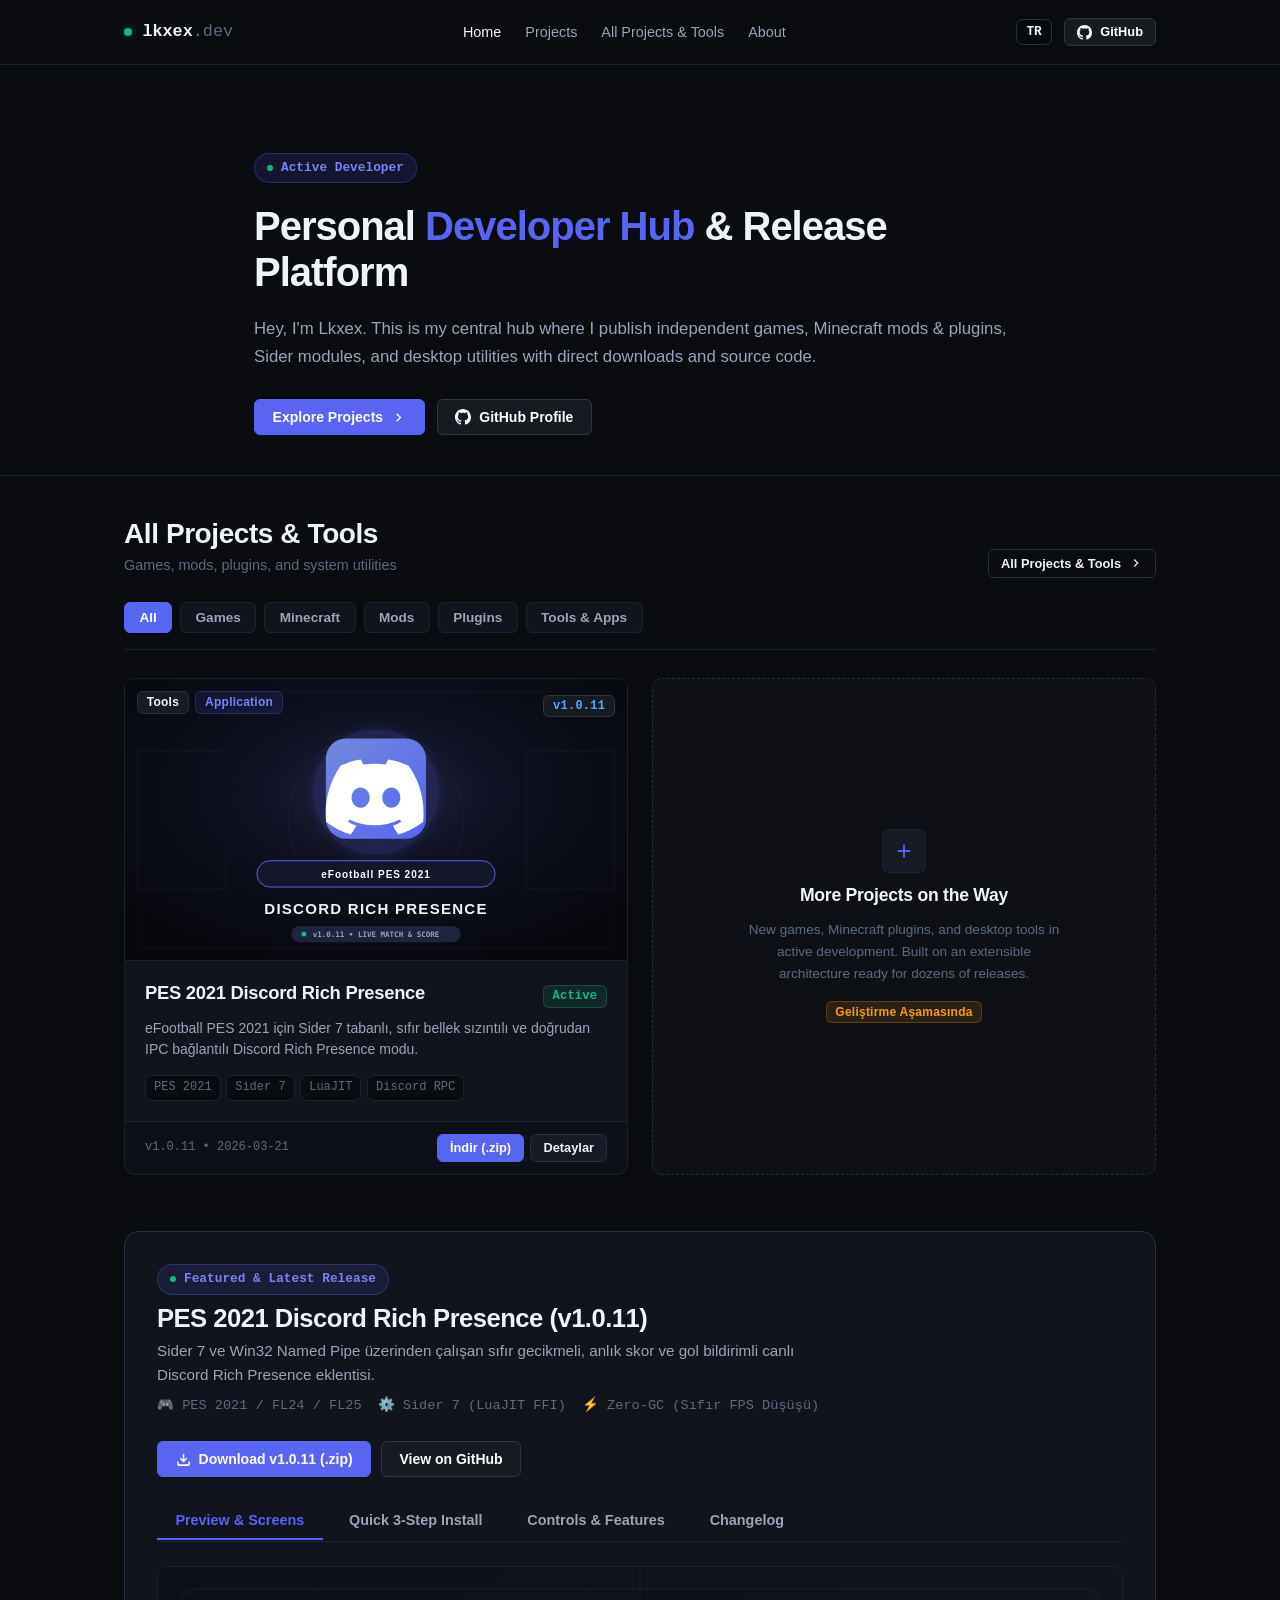
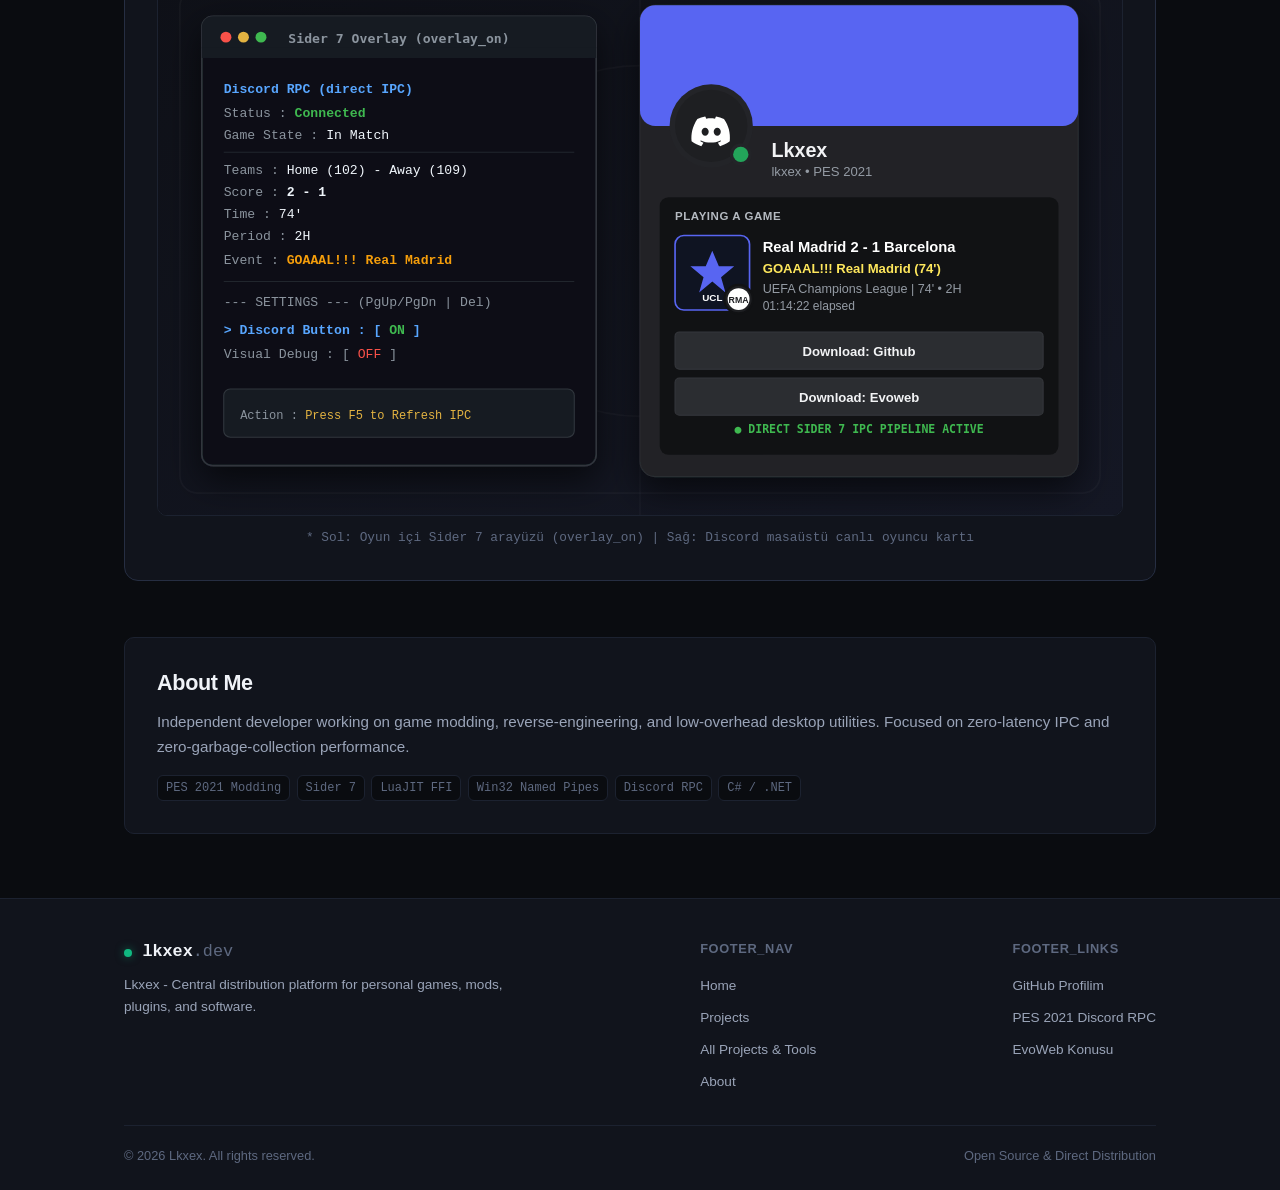
==== index.html @ baf8303f "feat: Balanced Developer Hub layout with multi-project categories and PES 2021 spotlight" ====
<!DOCTYPE html>
<html lang="tr">
<head>
  <meta charset="UTF-8" />
  <meta name="viewport" content="width=device-width, initial-scale=1.0" />
  <title>Lkxex - Developer Hub (Games, Mods, Tools)</title>
  <meta name="description" content="Personal Developer Hub by Lkxex. Games, Minecraft mods &amp; plugins, Sider modules, and desktop utilities." />
  <meta name="author" content="Lkxex" />
  
  <meta property="og:type" content="website" />
  <meta property="og:title" content="Lkxex - Developer Hub" />
  <meta property="og:description" content="Personal Developer Hub: Games, Minecraft mods, plugins, and desktop tools." />
  <meta property="og:image" content="./assets/images/projects/pes2021-rpc-cover.svg" />
  
  <link rel="icon" type="image/svg+xml" href="./favicon.svg" />
  
  <link rel="stylesheet" href="./assets/css/variables.css" />
  <link rel="stylesheet" href="./assets/css/main.css" />
  <link rel="stylesheet" href="./assets/css/components.css" />
  <link rel="stylesheet" href="./assets/css/project-detail.css" />
  
  <style>
    /* Developer Hub Hero */
    .hub-hero {
      padding: 3rem 0 2.5rem;
      border-bottom: 1px solid var(--border-subtle);
      margin-bottom: 2.5rem;
    }
    .hub-hero-container {
      display: flex;
      flex-direction: column;
      gap: 1.25rem;
      max-width: 820px;
    }
    .badge-pill {
      display: inline-flex;
      align-items: center;
      gap: 0.5rem;
      padding: 0.25rem 0.75rem;
      border-radius: 999px;
      font-size: 0.8rem;
      font-weight: 600;
      background-color: rgba(88, 101, 242, 0.12);
      border: 1px solid rgba(88, 101, 242, 0.3);
      color: #7983f5;
      font-family: var(--font-mono);
      width: fit-content;
    }
    .hero-actions-bar {
      display: flex;
      flex-wrap: wrap;
      gap: 0.75rem;
      align-items: center;
      margin-top: 0.5rem;
    }

    /* Category Filter Bar */
    .hub-category-bar {
      display: flex;
      flex-wrap: wrap;
      gap: 0.5rem;
      margin-bottom: 1.75rem;
      border-bottom: 1px solid var(--border-subtle);
      padding-bottom: 1rem;
    }
    .hub-cat-btn {
      padding: 0.45rem 0.9rem;
      border-radius: var(--radius-sm);
      border: 1px solid var(--border-subtle);
      background-color: var(--bg-surface);
      color: var(--text-secondary);
      font-size: 0.85rem;
      font-weight: 600;
      cursor: pointer;
      transition: all var(--transition-fast);
      font-family: inherit;
    }
    .hub-cat-btn:hover {
      color: var(--text-primary);
      border-color: var(--border-default);
    }
    .hub-cat-btn.active {
      background-color: var(--accent-discord);
      color: #ffffff;
      border-color: var(--accent-discord);
    }

    /* Upcoming Card */
    .upcoming-card {
      display: flex;
      flex-direction: column;
      justify-content: center;
      align-items: center;
      text-align: center;
      padding: 2.5rem 1.5rem;
      background-color: rgba(17, 20, 28, 0.6);
      border: 1px dashed var(--border-default);
      border-radius: var(--radius-md);
      gap: 0.75rem;
    }
    .upcoming-icon {
      width: 44px;
      height: 44px;
      border-radius: var(--radius-sm);
      background-color: var(--bg-surface-elevated);
      border: 1px solid var(--border-subtle);
      display: flex;
      align-items: center;
      justify-content: center;
      color: var(--accent-discord);
    }

    /* Spotlight Box for PES 2021 RPC */
    .spotlight-box {
      background-color: var(--bg-surface);
      border: 1px solid var(--border-default);
      border-radius: var(--radius-lg);
      padding: 2rem;
      margin-bottom: 3.5rem;
    }
    .spotlight-header {
      display: flex;
      justify-content: space-between;
      align-items: flex-start;
      gap: 1.5rem;
      margin-bottom: 1.5rem;
      flex-wrap: wrap;
    }
    .spotlight-meta-row {
      display: flex;
      flex-wrap: wrap;
      gap: 1rem;
      font-size: 0.85rem;
      color: var(--text-muted);
      font-family: var(--font-mono);
      margin-top: 0.5rem;
    }

    /* Tabs */
    .tabs-nav {
      display: flex;
      gap: 0.5rem;
      border-bottom: 1px solid var(--border-subtle);
      margin-bottom: 1.5rem;
      overflow-x: auto;
      padding-bottom: 1px;
    }
    .tab-button {
      padding: 0.65rem 1.15rem;
      background: transparent;
      border: none;
      border-bottom: 2px solid transparent;
      color: var(--text-secondary);
      font-size: 0.9rem;
      font-weight: 600;
      cursor: pointer;
      white-space: nowrap;
      transition: all var(--transition-fast);
      font-family: inherit;
    }
    .tab-button:hover {
      color: var(--text-primary);
    }
    .tab-button.active {
      color: var(--accent-discord);
      border-bottom-color: var(--accent-discord);
    }
    .tab-panel {
      display: none;
    }
    .tab-panel.active {
      display: block;
    }

    /* Steps */
    .install-step-card {
      background-color: var(--bg-base);
      border: 1px solid var(--border-subtle);
      border-radius: var(--radius-sm);
      padding: 1.15rem 1.35rem;
      margin-bottom: 0.85rem;
    }
    .install-step-card h3 {
      font-size: 1rem;
      margin-bottom: 0.35rem;
    }
    .copy-box {
      display: flex;
      align-items: center;
      justify-content: space-between;
      background-color: var(--bg-surface);
      border: 1px solid var(--border-default);
      border-radius: var(--radius-sm);
      padding: 0.6rem 0.9rem;
      margin-top: 0.6rem;
      font-family: var(--font-mono);
      font-size: 0.875rem;
      color: #58a6ff;
    }
    .copy-btn {
      background-color: var(--bg-surface-elevated);
      border: 1px solid var(--border-default);
      color: var(--text-primary);
      padding: 0.3rem 0.7rem;
      font-size: 0.75rem;
      font-weight: 600;
      border-radius: var(--radius-sm);
      cursor: pointer;
      transition: all var(--transition-fast);
      font-family: inherit;
    }
    .copy-btn:hover {
      background-color: var(--bg-surface-hover);
      border-color: var(--text-secondary);
    }

    /* Key Grid */
    .key-grid {
      display: grid;
      grid-template-columns: repeat(auto-fit, minmax(240px, 1fr));
      gap: 1rem;
      margin-bottom: 1.25rem;
    }
    .key-card {
      background-color: var(--bg-base);
      border: 1px solid var(--border-subtle);
      border-radius: var(--radius-sm);
      padding: 1.15rem;
    }
    .kbd-badge {
      display: inline-block;
      padding: 0.15rem 0.5rem;
      background-color: #161b22;
      border: 1px solid #30363d;
      border-radius: var(--radius-sm);
      font-family: var(--font-mono);
      font-size: 0.8rem;
      font-weight: 700;
      color: #e3b341;
      margin-bottom: 0.4rem;
    }
  </style>
</head>
<body>

  <!-- Site Navigation -->
  <header class="site-header">
    <div class="container nav-container">
      <a href="./index.html" class="brand" aria-label="Lkxex Developer Hub">
        <span class="brand-dot"></span>
        <span>lkxex<span style="color: var(--text-muted); font-weight: normal;">.dev</span></span>
      </a>

      <button id="nav-toggle" class="nav-toggle" aria-label="Toggle Menu" aria-expanded="false">
        <svg width="20" height="20" viewBox="0 0 24 24" fill="none" stroke="currentColor" stroke-width="2">
          <line x1="3" y1="12" x2="21" y2="12"/>
          <line x1="3" y1="6" x2="21" y2="6"/>
          <line x1="3" y1="18" x2="21" y2="18"/>
        </svg>
      </button>

      <ul id="nav-links" class="nav-links">
        <li><a href="./index.html" class="nav-link active" data-i18n="nav_home">Ana Sayfa</a></li>
        <li><a href="#projects-section" class="nav-link" data-i18n="nav_projects">Projeler</a></li>
        <li><a href="./projects.html" class="nav-link" data-i18n="sec_all_projects_title">Tüm Projeler</a></li>
        <li><a href="#about-section" class="nav-link" data-i18n="nav_about">Hakkımda</a></li>
      </ul>

      <div class="nav-actions">
        <!-- Language Switcher Button -->
        <button type="button" id="lang-toggle-btn" class="btn btn-sm btn-outline" style="font-family: var(--font-mono); font-weight: 700; padding: 0.3rem 0.6rem;" title="Switch Language">
          EN
        </button>

        <a href="https://github.com/Lkxex" target="_blank" rel="noopener noreferrer" class="btn btn-sm btn-github" aria-label="GitHub Profile">
          <svg width="15" height="15" viewBox="0 0 16 16" fill="currentColor">
            <path d="M8 0C3.58 0 0 3.58 0 8c0 3.54 2.29 6.53 5.47 7.59.4.07.55-.17.55-.38 0-.19-.01-.82-.01-1.49-2.01.37-2.53-.49-2.69-.94-.09-.23-.48-.94-.82-1.13-.28-.15-.68-.52-.01-.53.63-.01 1.08.58 1.23.82.72 1.21 1.87.87 2.33.66.07-.52.28-.87.51-1.07-1.78-.2-3.64-.89-3.64-3.95 0-.87.31-1.59.82-2.15-.08-.2-.36-1.02.08-2.12 0 0 .67-.21 2.2.82.64-.18 1.32-.27 2-.27.68 0 1.36.09 2 .27 1.53-1.04 2.2-.82 2.2-.82.44 1.1.16 1.92.08 2.12.51.56.82 1.27.82 2.15 0 3.07-1.87 3.75-3.65 3.95.29.25.54.73.54 1.48 0 1.07-.01 1.93-.01 2.2 0 .21.15.46.55.38A8.013 8.013 0 0016 8c0-4.42-3.58-8-8-8z"/>
          </svg>
          GitHub
        </a>
      </div>
    </div>
  </header>

  <!-- Main Content -->
  <main class="site-main">
    
    <!-- Hero Section -->
    <section class="hub-hero">
      <div class="container hub-hero-container">
        <div class="badge-pill">
          <span style="display: inline-block; width: 6px; height: 6px; border-radius: 50%; background-color: var(--accent-emerald);"></span>
          <span data-i18n="hero_status">Aktif Geliştirici</span>
        </div>

        <h1 style="font-weight: 800; letter-spacing: -0.025em; line-height: 1.15;" data-i18n="hero_title">
          Kişisel <span style="color: var(--accent-discord);">Developer Hub</span> &amp; Proje Dağıtım Merkezi
        </h1>

        <p style="font-size: 1.05rem; line-height: 1.65; color: var(--text-secondary);" data-i18n="hero_desc">
          Selam, ben Lkxex. Geliştirdiğim oyunlar, Minecraft modları/eklentileri, Sider modülleri ve masaüstü araçlarının güncel sürümlerini, kaynak kodlarını ve doğrudan indirme bağlantılarını buradan paylaşıyorum.
        </p>

        <div class="hero-actions-bar">
          <a href="#projects-section" class="btn btn-primary">
            <span data-i18n="btn_explore">Projeleri Keşfet</span>
            <svg width="15" height="15" viewBox="0 0 24 24" fill="none" stroke="currentColor" stroke-width="2.2"><polyline points="9 18 15 12 9 6"/></svg>
          </a>
          <a href="https://github.com/Lkxex" target="_blank" rel="noopener noreferrer" class="btn btn-github">
            <svg width="16" height="16" viewBox="0 0 16 16" fill="currentColor"><path d="M8 0C3.58 0 0 3.58 0 8c0 3.54 2.29 6.53 5.47 7.59.4.07.55-.17.55-.38 0-.19-.01-.82-.01-1.49-2.01.37-2.53-.49-2.69-.94-.09-.23-.48-.94-.82-1.13-.28-.15-.68-.52-.01-.53.63-.01 1.08.58 1.23.82.72 1.21 1.87.87 2.33.66.07-.52.28-.87.51-1.07-1.78-.2-3.64-.89-3.64-3.95 0-.87.31-1.59.82-2.15-.08-.2-.36-1.02.08-2.12 0 0 .67-.21 2.2.82.64-.18 1.32-.27 2-.27.68 0 1.36.09 2 .27 1.53-1.04 2.2-.82 2.2-.82.44 1.1.16 1.92.08 2.12.51.56.82 1.27.82 2.15 0 3.07-1.87 3.75-3.65 3.95.29.25.54.73.54 1.48 0 1.07-.01 1.93-.01 2.2 0 .21.15.46.55.38A8.013 8.013 0 0016 8c0-4.42-3.58-8-8-8z"/></svg>
            <span data-i18n="btn_github">GitHub Profilim</span>
          </a>
        </div>
      </div>
    </section>

    <!-- Projects Hub Section -->
    <section class="container" id="projects-section" style="margin-bottom: 3.5rem;">
      <div class="section-header">
        <div class="section-title-wrap">
          <h2 data-i18n="sec_all_projects_title">Tüm Projeler &amp; Araçlar</h2>
          <span class="section-subtitle" data-i18n="sec_all_projects_sub">Oyunlar, modlar, eklentiler ve sistem yardımcıları</span>
        </div>
        <a href="./projects.html" class="btn btn-sm btn-outline">
          <span data-i18n="sec_all_projects_title">Kataloğu Aç</span>
          <svg width="14" height="14" viewBox="0 0 24 24" fill="none" stroke="currentColor" stroke-width="2"><polyline points="9 18 15 12 9 6"/></svg>
        </a>
      </div>

      <!-- Categories Filter Bar -->
      <div class="hub-category-bar">
        <button type="button" class="hub-cat-btn active" data-cat="all" data-i18n="cat_all">Tümü</button>
        <button type="button" class="hub-cat-btn" data-cat="Games" data-i18n="cat_games">🎮 Oyunlar</button>
        <button type="button" class="hub-cat-btn" data-cat="Minecraft" data-i18n="cat_minecraft">⛏️ Minecraft</button>
        <button type="button" class="hub-cat-btn" data-cat="Mods" data-i18n="cat_mods">🧩 Modlar</button>
        <button type="button" class="hub-cat-btn" data-cat="Plugins" data-i18n="cat_plugins">🔌 Eklentiler</button>
        <button type="button" class="hub-cat-btn" data-cat="Tools" data-i18n="cat_tools">🛠️ Araçlar &amp; Programlar</button>
      </div>

      <!-- Projects Grid -->
      <div class="projects-grid" id="hub-projects-grid">
        <!-- PES 2021 Discord RPC Card -->
        <article class="project-card" data-category="Tools" data-type="Application">
          <div class="card-media">
            <img src="./assets/images/projects/pes2021-rpc-cover.svg" alt="PES 2021 Discord RPC" loading="lazy" />
            <div class="card-badges-top">
              <span class="badge badge-category">Tools</span>
              <span class="badge badge-type">Application</span>
            </div>
            <div class="card-version-top">
              <span class="badge badge-version">v1.0.11</span>
            </div>
          </div>
          <div class="card-content">
            <div class="card-title-row">
              <h3 class="card-title">
                <a href="#spotlight-section">PES 2021 Discord Rich Presence</a>
              </h3>
              <span class="badge badge-status badge-status-active">Active</span>
            </div>
            <p class="card-tagline">
              eFootball PES 2021 için Sider 7 tabanlı, sıfır bellek sızıntılı ve doğrudan IPC bağlantılı Discord Rich Presence modu.
            </p>
            <div class="card-tags">
              <span class="tag-pill">PES 2021</span>
              <span class="tag-pill">Sider 7</span>
              <span class="tag-pill">LuaJIT</span>
              <span class="tag-pill">Discord RPC</span>
            </div>
          </div>
          <div class="card-footer">
            <span class="card-meta-date">v1.0.11 • 2026-03-21</span>
            <div class="card-actions">
              <a href="https://github.com/Lkxex/pes2021-discord-rpc/archive/refs/tags/v1.0.11.zip" class="btn btn-sm btn-primary">
                İndir (.zip)
              </a>
              <a href="#spotlight-section" class="btn btn-sm btn-secondary">
                Detaylar
              </a>
            </div>
          </div>
        </article>

        <!-- Extensible Upcoming Projects Card -->
        <div class="upcoming-card">
          <div class="upcoming-icon">
            <svg width="22" height="22" viewBox="0 0 24 24" fill="none" stroke="currentColor" stroke-width="2">
              <line x1="12" y1="5" x2="12" y2="19"/>
              <line x1="5" y1="12" x2="19" y2="12"/>
            </svg>
          </div>
          <h3 style="font-size: 1.1rem;" data-i18n="card_more_title">Daha Fazla Proje Yolda</h3>
          <p style="font-size: 0.85rem; color: var(--text-muted); max-width: 320px;" data-i18n="card_more_desc">
            Yeni oyunlar, Minecraft eklentileri ve sistem araçları geliştirilmeye devam ediyor. Kod tabanı onlarca projeyi kaldıracak şekilde hazır.
          </p>
          <span class="badge badge-status-indev" style="margin-top: 0.25rem;">Geliştirme Aşamasında</span>
        </div>
      </div>
    </section>

    <!-- Flagship Spotlight Section: PES 2021 RPC Deep Dive -->
    <section class="container" id="spotlight-section">
      <div class="spotlight-box">
        <!-- Spotlight Header -->
        <div class="spotlight-header">
          <div>
            <div class="badge-pill" style="margin-bottom: 0.5rem;">
              <span style="display: inline-block; width: 6px; height: 6px; border-radius: 50%; background-color: var(--accent-emerald);"></span>
              <span data-i18n="sec_featured_title">Öne Çıkan &amp; Son Yayınlanan Proje</span>
            </div>
            <h2 style="font-size: 1.6rem; font-weight: 800; letter-spacing: -0.02em;">
              PES 2021 Discord Rich Presence (v1.0.11)
            </h2>
            <p style="font-size: 0.95rem; color: var(--text-secondary); max-width: 680px; margin-top: 0.25rem;">
              Sider 7 ve Win32 Named Pipe üzerinden çalışan sıfır gecikmeli, anlık skor ve gol bildirimli canlı Discord Rich Presence eklentisi.
            </p>
            <div class="spotlight-meta-row">
              <span>🎮 PES 2021 / FL24 / FL25</span>
              <span>⚙️ Sider 7 (LuaJIT FFI)</span>
              <span>⚡ Zero-GC (Sıfır FPS Düşüşü)</span>
            </div>
          </div>

          <div style="display: flex; gap: 0.6rem; flex-wrap: wrap;">
            <a href="https://github.com/Lkxex/pes2021-discord-rpc/archive/refs/tags/v1.0.11.zip" class="btn btn-primary">
              <svg width="15" height="15" viewBox="0 0 24 24" fill="none" stroke="currentColor" stroke-width="2.5"><path d="M21 15v4a2 2 0 0 1-2 2H5a2 2 0 0 1-2-2v-4"/><polyline points="7 10 12 15 17 10"/><line x1="12" y1="15" x2="12" y2="3"/></svg>
              <span data-i18n="btn_download_zip">v1.0.11 İndir (.zip)</span>
            </a>
            <a href="https://github.com/Lkxex/pes2021-discord-rpc" target="_blank" rel="noopener noreferrer" class="btn btn-github">
              <span data-i18n="btn_view_github">GitHub</span>
            </a>
          </div>
        </div>

        <!-- Interactive Tabs for PES 2021 RPC -->
        <div class="tabs-nav" role="tablist">
          <button type="button" class="tab-button active" data-tab="tab-preview" data-i18n="tab_preview">Ekran &amp; Önizleme</button>
          <button type="button" class="tab-button" data-tab="tab-install" data-i18n="tab_install">3 Adımda Hızlı Kurulum</button>
          <button type="button" class="tab-button" data-tab="tab-controls" data-i18n="tab_controls">Kısayollar &amp; Özellikler</button>
          <button type="button" class="tab-button" data-tab="tab-changelog" data-i18n="tab_changelog">Sürüm Notları</button>
        </div>

        <!-- Tab 1: Preview -->
        <div id="tab-preview" class="tab-panel active">
          <div style="border-radius: var(--radius-md); overflow: hidden; border: 1px solid var(--border-subtle); background-color: var(--bg-base);">
            <img src="./assets/images/projects/pes2021-rpc-screen1.svg" alt="Sider 7 Overlay &amp; Discord RPC Preview" style="width: 100%;" />
          </div>
          <p style="font-size: 0.8rem; color: var(--text-muted); margin-top: 0.75rem; text-align: center; font-family: var(--font-mono);">
            * Sol: Oyun içi Sider 7 arayüzü (overlay_on) | Sağ: Discord masaüstü canlı oyuncu kartı
          </p>
        </div>

        <!-- Tab 2: Quick Installation -->
        <div id="tab-install" class="tab-panel">
          <div class="install-step-card">
            <h3 data-i18n="step1_title">1. Arşivi İndirin</h3>
            <p data-i18n="step1_desc" style="font-size: 0.875rem;">En güncel v1.0.11 sürümünü (.zip) indirin ve içindeki dosyaları klasöre çıkartın.</p>
          </div>

          <div class="install-step-card">
            <h3 data-i18n="step2_title">2. Sider Modüllerine Kopyalayın</h3>
            <p data-i18n="step2_desc" style="font-size: 0.875rem;">discord_rpc.lua dosyasını ve mapping dosyalarını Sider 7 klasörünüzün içindeki modules/ dizinine atın.</p>
            <div class="copy-box">
              <span>&lt;sider_klasorunuz&gt;\modules\discord_rpc.lua</span>
            </div>
          </div>

          <div class="install-step-card">
            <h3 data-i18n="step3_title">3. sider.ini Dosyasına Ekleyin</h3>
            <p data-i18n="step3_desc" style="font-size: 0.875rem;">sider.ini dosyasını açıp lua.module bölümünün altına şu satırı ekleyin:</p>
            <div class="copy-box">
              <span id="lua-code-snippet">lua.module = &quot;discord_rpc.lua&quot;</span>
              <button type="button" class="copy-btn" id="copy-lua-btn" data-i18n="btn_copy">Kopyala</button>
            </div>
          </div>
        </div>

        <!-- Tab 3: Controls & Features -->
        <div id="tab-controls" class="tab-panel">
          <div class="key-grid">
            <div class="key-card">
              <span class="kbd-badge">F5</span>
              <h3 data-i18n="ctrl_f5_title">F5 Tuşu</h3>
              <p data-i18n="ctrl_f5_desc" style="font-size: 0.85rem;">Discord oyundan sonra açıldıysa tek tuşla bağlantıyı anında yeniler.</p>
            </div>

            <div class="key-card">
              <span class="kbd-badge">PgUp / PgDn</span>
              <h3 data-i18n="ctrl_pg_title">PgUp / PgDn</h3>
              <p data-i18n="ctrl_pg_desc" style="font-size: 0.85rem;">Sider 7 arayüzündeki ayar menüsünde yukarı/aşağı gezinmenizi sağlar.</p>
            </div>

            <div class="key-card">
              <span class="kbd-badge">Delete</span>
              <h3 data-i18n="ctrl_del_title">Delete Tuşu</h3>
              <p data-i18n="ctrl_del_desc" style="font-size: 0.85rem;">Seçili ayarı (Discord Butonu, Görsel Hata Ayıklama) Açık/Kapalı yapar.</p>
            </div>
          </div>

          <div style="display: grid; grid-template-columns: repeat(auto-fit, minmax(260px, 1fr)); gap: 0.75rem;">
            <div class="install-step-card">
              <h3 data-i18n="feat_zerogc_title" style="color: #58a6ff;">⚡ Zero-GC (Sıfır Bellek Çöpü)</h3>
              <p data-i18n="feat_zerogc_desc" style="font-size: 0.85rem;">Önceden ayrılmış statik C bellek tamponları kullanır; maç esnasında oyun içi mikro takılma yapmaz.</p>
            </div>

            <div class="install-step-card">
              <h3 data-i18n="feat_ipc_title" style="color: #58a6ff;">🔌 Doğrudan Win32 IPC</h3>
              <p data-i18n="feat_ipc_desc" style="font-size: 0.85rem;">Harici bir arka plan .exe'si çalıştırmaz, doğrudan Discord'un yerel pipe hattına bağlanır.</p>
            </div>

            <div class="install-step-card">
              <h3 data-i18n="feat_patches_title" style="color: #58a6ff;">🛡️ Tüm Yamalarla Uyumlu</h3>
              <p data-i18n="feat_patches_desc" style="font-size: 0.85rem;">Football Life (FL24/FL25), SmokePatch, EvoWeb ve VirtuaRED ile kusursuz çalışır.</p>
            </div>
          </div>
        </div>

        <!-- Tab 4: Changelog -->
        <div id="tab-changelog" class="tab-panel">
          <div class="install-step-card">
            <div style="display: flex; justify-content: space-between; align-items: baseline; margin-bottom: 0.5rem;">
              <h3 style="font-family: var(--font-mono); color: var(--text-primary);">v1.0.11</h3>
              <span style="font-family: var(--font-mono); font-size: 0.8rem; color: var(--text-muted);">2026-03-21</span>
            </div>
            <ul style="padding-left: 1.25rem; font-size: 0.875rem; color: var(--text-secondary); display: flex; flex-direction: column; gap: 0.35rem;">
              <li>Sider 7 <code>overlay_on</code> ekranında canlı maç süresi ve gol olayı gösterimi eklendi.</li>
              <li>Zero-GC statik bellek tamponları optimize edildi, arka plan bellek tüketimi düşürüldü.</li>
              <li>F5 kısayol tuşu ile tek dokunuşla Discord IPC pipe bağlantı tazeleme eklendi.</li>
            </ul>
          </div>
        </div>

      </div>
    </section>

    <!-- About Section -->
    <section class="container" id="about-section">
      <div class="project-section-box" style="padding: 2rem;">
        <div style="display: flex; flex-direction: column; gap: 0.75rem;">
          <h2 style="font-size: 1.35rem;" data-i18n="sec_about_title">Hakkımda</h2>
          <p style="font-size: 0.95rem; line-height: 1.65;" data-i18n="sec_about_desc">
            Oyun modlama, bellek analizi (reverse-engineering) ve performans odaklı Windows araçları üzerine çalışan bağımsız bir geliştiriciyim. Projelerimde sıfır gecikme (zero-latency) ve sıfır bellek sızıntısına (Zero-GC) odaklanıyorum.
          </p>
          <div style="display: flex; flex-wrap: wrap; gap: 0.4rem; margin-top: 0.25rem;">
            <span class="tag-pill">PES 2021 Modding</span>
            <span class="tag-pill">Sider 7</span>
            <span class="tag-pill">LuaJIT FFI</span>
            <span class="tag-pill">Win32 Named Pipes</span>
            <span class="tag-pill">Discord RPC</span>
            <span class="tag-pill">C# / .NET</span>
          </div>
        </div>
      </div>
    </section>

  </main>

  <!-- Site Footer -->
  <footer class="site-footer">
    <div class="container">
      <div class="footer-grid">
        <div>
          <div class="brand" style="margin-bottom: 0.5rem;">
            <span class="brand-dot"></span>
            <span>lkxex<span style="color: var(--text-muted); font-weight: normal;">.dev</span></span>
          </div>
          <p style="font-size: 0.85rem; max-width: 380px;" data-i18n="footer_desc">
            Lkxex - Kişisel oyunlar, modlar, Sider eklentileri ve masaüstü yazılımları platformu.
          </p>
        </div>
        <div>
          <div class="footer-col-title" data-i18n="footer_nav">Navigasyon</div>
          <ul class="footer-links">
            <li><a href="./index.html" class="footer-link" data-i18n="nav_home">Ana Sayfa</a></li>
            <li><a href="#projects-section" class="footer-link" data-i18n="nav_projects">Projeler</a></li>
            <li><a href="./projects.html" class="footer-link" data-i18n="sec_all_projects_title">Tüm Projeler</a></li>
            <li><a href="#about-section" class="footer-link" data-i18n="nav_about">Hakkımda</a></li>
          </ul>
        </div>
        <div>
          <div class="footer-col-title" data-i18n="footer_links">Bağlantılar</div>
          <ul class="footer-links">
            <li><a href="https://github.com/Lkxex" target="_blank" rel="noopener noreferrer" class="footer-link">GitHub Profilim</a></li>
            <li><a href="https://github.com/Lkxex/pes2021-discord-rpc" target="_blank" rel="noopener noreferrer" class="footer-link">PES 2021 Discord RPC</a></li>
            <li><a href="https://evoweb.uk/threads/pes-2021-discord-rpc-released.106568/" target="_blank" rel="noopener noreferrer" class="footer-link">EvoWeb Konusu</a></li>
          </ul>
        </div>
      </div>

      <div class="footer-bottom">
        <span>&copy; <span id="current-year">2026</span> Lkxex. <span data-i18n="footer_rights">Tüm hakları saklıdır.</span></span>
        <span data-i18n="footer_static">Açık Kaynak &amp; Doğrudan Dağıtım</span>
      </div>
    </div>
  </footer>

  <script type="module">
    import { initCommonUI } from './assets/js/app.js';
    import { t } from './assets/js/i18n.js';

    document.addEventListener('DOMContentLoaded', () => {
      initCommonUI();

      // Tab switching logic for PES 2021 Spotlight
      const tabButtons = document.querySelectorAll('.tab-button');
      const tabPanels = document.querySelectorAll('.tab-panel');

      tabButtons.forEach(btn => {
        btn.addEventListener('click', () => {
          const targetTab = btn.getAttribute('data-tab');
          tabButtons.forEach(b => b.classList.remove('active'));
          tabPanels.forEach(p => p.classList.remove('active'));
          btn.classList.add('active');
          const panel = document.getElementById(targetTab);
          if (panel) panel.classList.add('active');
        });
      });

      // Category filter buttons on Hub
      const catButtons = document.querySelectorAll('.hub-cat-btn');
      const projectArticles = document.querySelectorAll('#hub-projects-grid .project-card');

      catButtons.forEach(btn => {
        btn.addEventListener('click', () => {
          catButtons.forEach(b => b.classList.remove('active'));
          btn.classList.add('active');
          const selectedCat = btn.getAttribute('data-cat');

          projectArticles.forEach(card => {
            const cardCat = card.getAttribute('data-category');
            if (selectedCat === 'all' || cardCat === selectedCat) {
              card.style.display = 'flex';
            } else {
              card.style.display = 'none';
            }
          });
        });
      });

      // Copy Lua code button
      const copyBtn = document.getElementById('copy-lua-btn');
      const codeSnippet = document.getElementById('lua-code-snippet');
      if (copyBtn && codeSnippet) {
        copyBtn.addEventListener('click', () => {
          navigator.clipboard.writeText(codeSnippet.textContent).then(() => {
            copyBtn.textContent = t('btn_copied');
            copyBtn.style.backgroundColor = 'var(--accent-emerald)';
            copyBtn.style.color = '#fff';
            setTimeout(() => {
              copyBtn.textContent = t('btn_copy');
              copyBtn.style.backgroundColor = '';
              copyBtn.style.color = '';
            }, 2000);
          });
        });
      }
    });
  </script>
</body>
</html>
---- assets/css/variables.css ----
:root {
  /* Color Palette - Modern Minimalist Dark (GitHub / Linear Aesthetic) */
  --bg-base: #0a0c10;
  --bg-surface: #11141c;
  --bg-surface-elevated: #161b26;
  --bg-surface-hover: #1c2232;
  
  --border-subtle: #1c2230;
  --border-default: #262e42;
  --border-focus: #5865f2;
  
  --text-primary: #f0f3f8;
  --text-secondary: #9aa4b8;
  --text-muted: #5e6980;
  --text-inverse: #0a0c10;

  /* Accents */
  --accent-discord: #5865f2;
  --accent-discord-hover: #4752c4;
  --accent-emerald: #10b981;
  --accent-amber: #f59e0b;
  --accent-rose: #f43f5e;
  --accent-blue: #38bdf8;

  /* Status Colors */
  --status-active: #10b981;
  --status-indev: #f59e0b;

  /* Typography */
  --font-sans: -apple-system, BlinkMacSystemFont, "Segoe UI", Roboto, "Helvetica Neue", Arial, sans-serif;
  --font-mono: ui-monospace, SFMono-Regular, "JetBrains Mono", Menlo, Monaco, Consolas, monospace;
  
  /* Layout & Spacing */
  --max-width: 1080px;
  --container-padding: 1.5rem;
  --radius-sm: 6px;
  --radius-md: 10px;
  --radius-lg: 14px;
  
  /* Transitions */
  --transition-fast: 120ms ease;
  --transition-normal: 200ms ease;

  /* Subtle Shadows */
  --shadow-sm: 0 1px 3px rgba(0, 0, 0, 0.4);
  --shadow-md: 0 8px 24px -4px rgba(0, 0, 0, 0.5);
}
---- assets/css/main.css ----
/* Reset & Box Sizing */
*, *::before, *::after {
  box-sizing: border-box;
  margin: 0;
  padding: 0;
}

html {
  font-size: 16px;
  scroll-behavior: smooth;
  -webkit-text-size-adjust: 100%;
}

body {
  min-height: 100vh;
  display: flex;
  flex-direction: column;
  background-color: var(--bg-base);
  color: var(--text-primary);
  font-family: var(--font-sans);
  line-height: 1.6;
  -webkit-font-smoothing: antialiased;
  -moz-osx-font-smoothing: grayscale;
}

/* Accessibility Focus States */
a:focus-visible,
button:focus-visible,
input:focus-visible,
select:focus-visible {
  outline: 2px solid var(--border-focus);
  outline-offset: 2px;
}

/* Base Typography */
h1, h2, h3, h4, h5, h6 {
  color: var(--text-primary);
  font-weight: 700;
  line-height: 1.25;
  letter-spacing: -0.015em;
}

h1 { font-size: clamp(1.85rem, 3.5vw, 2.5rem); }
h2 { font-size: clamp(1.35rem, 2.5vw, 1.75rem); }
h3 { font-size: clamp(1.1rem, 2vw, 1.25rem); }

p {
  color: var(--text-secondary);
}

a {
  color: inherit;
  text-decoration: none;
  transition: color var(--transition-fast);
}

img, svg {
  display: block;
  max-width: 100%;
  height: auto;
}

code, pre {
  font-family: var(--font-mono);
}

/* Container */
.container {
  width: 100%;
  max-width: var(--max-width);
  margin-left: auto;
  margin-right: auto;
  padding-left: var(--container-padding);
  padding-right: var(--container-padding);
}

/* Navigation Bar */
.site-header {
  position: sticky;
  top: 0;
  z-index: 100;
  background-color: rgba(10, 12, 16, 0.92);
  backdrop-filter: blur(10px);
  -webkit-backdrop-filter: blur(10px);
  border-bottom: 1px solid var(--border-subtle);
}

.nav-container {
  display: flex;
  align-items: center;
  justify-content: space-between;
  height: 4rem;
}

.brand {
  display: flex;
  align-items: center;
  gap: 0.65rem;
  font-weight: 700;
  font-size: 1.05rem;
  color: var(--text-primary);
  font-family: var(--font-mono);
}

.brand-dot {
  width: 8px;
  height: 8px;
  border-radius: 50%;
  background-color: var(--accent-emerald);
  box-shadow: 0 0 8px rgba(16, 185, 129, 0.5);
}

.nav-links {
  display: flex;
  align-items: center;
  gap: 1.5rem;
  list-style: none;
}

.nav-link {
  font-size: 0.9rem;
  font-weight: 500;
  color: var(--text-secondary);
  padding: 0.4rem 0;
}

.nav-link:hover,
.nav-link.active {
  color: var(--text-primary);
}

.nav-actions {
  display: flex;
  align-items: center;
  gap: 0.75rem;
}

.nav-toggle {
  display: none;
  background: transparent;
  border: 1px solid var(--border-default);
  color: var(--text-primary);
  padding: 0.4rem;
  border-radius: var(--radius-sm);
  cursor: pointer;
}

@media (max-width: 768px) {
  .nav-toggle {
    display: flex;
    align-items: center;
    justify-content: center;
  }

  .nav-links {
    position: absolute;
    top: 4rem;
    left: 0;
    right: 0;
    background-color: var(--bg-surface);
    border-bottom: 1px solid var(--border-subtle);
    flex-direction: column;
    padding: 1.25rem;
    gap: 1rem;
    display: none;
  }

  .nav-links.open {
    display: flex;
  }
}

/* Main Layout */
.site-main {
  flex: 1;
  padding-top: 2.5rem;
  padding-bottom: 4rem;
}

/* Section Header */
.section-header {
  display: flex;
  justify-content: space-between;
  align-items: flex-end;
  margin-bottom: 1.5rem;
  flex-wrap: wrap;
  gap: 1rem;
}

.section-title-wrap {
  display: flex;
  flex-direction: column;
  gap: 0.2rem;
}

.section-subtitle {
  font-size: 0.9rem;
  color: var(--text-muted);
}

/* Footer */
.site-footer {
  border-top: 1px solid var(--border-subtle);
  background-color: var(--bg-surface);
  padding: 2.5rem 0 1.5rem;
  margin-top: auto;
}

.footer-grid {
  display: flex;
  justify-content: space-between;
  align-items: flex-start;
  gap: 2rem;
  margin-bottom: 2rem;
  flex-wrap: wrap;
}

.footer-col-title {
  font-size: 0.8rem;
  font-weight: 700;
  text-transform: uppercase;
  letter-spacing: 0.05em;
  color: var(--text-muted);
  margin-bottom: 0.75rem;
}

.footer-links {
  list-style: none;
  display: flex;
  flex-direction: column;
  gap: 0.4rem;
}

.footer-link {
  font-size: 0.85rem;
  color: var(--text-secondary);
}

.footer-link:hover {
  color: var(--text-primary);
}

.footer-bottom {
  display: flex;
  justify-content: space-between;
  align-items: center;
  padding-top: 1.25rem;
  border-top: 1px solid var(--border-subtle);
  font-size: 0.8rem;
  color: var(--text-muted);
  flex-wrap: wrap;
  gap: 1rem;
}
---- assets/css/components.css ----
/* Buttons */
.btn {
  display: inline-flex;
  align-items: center;
  justify-content: center;
  gap: 0.5rem;
  padding: 0.55rem 1.1rem;
  font-size: 0.875rem;
  font-weight: 600;
  border-radius: var(--radius-sm);
  border: 1px solid transparent;
  cursor: pointer;
  transition: all var(--transition-fast);
  white-space: nowrap;
  font-family: inherit;
  line-height: 1.2;
}

.btn-sm {
  padding: 0.35rem 0.75rem;
  font-size: 0.8rem;
}

.btn-lg {
  padding: 0.75rem 1.5rem;
  font-size: 0.95rem;
}

.btn-primary {
  background-color: var(--accent-discord);
  color: #ffffff;
  border-color: var(--accent-discord);
}

.btn-primary:hover {
  background-color: var(--accent-discord-hover);
  border-color: var(--accent-discord-hover);
}

.btn-secondary {
  background-color: var(--bg-surface-elevated);
  color: var(--text-primary);
  border-color: var(--border-default);
}

.btn-secondary:hover {
  background-color: var(--bg-surface-hover);
  border-color: var(--text-secondary);
}

.btn-outline {
  background-color: transparent;
  color: var(--text-primary);
  border-color: var(--border-default);
}

.btn-outline:hover {
  background-color: var(--bg-surface-elevated);
  border-color: var(--text-secondary);
}

.btn-github {
  background-color: #161b22;
  color: #ffffff;
  border-color: #30363d;
}

.btn-github:hover {
  background-color: #21262d;
  border-color: #8b949e;
}

/* Badges */
.badge {
  display: inline-flex;
  align-items: center;
  gap: 0.35rem;
  padding: 0.2rem 0.55rem;
  border-radius: var(--radius-sm);
  font-size: 0.75rem;
  font-weight: 600;
  letter-spacing: 0.02em;
  line-height: 1.2;
}

.badge-version {
  font-family: var(--font-mono);
  background-color: #161b22;
  border: 1px solid #30363d;
  color: #58a6ff;
}

.badge-status {
  font-family: var(--font-mono);
}

.badge-status-active {
  background-color: rgba(16, 185, 129, 0.12);
  color: var(--status-active);
  border: 1px solid rgba(16, 185, 129, 0.25);
}

.badge-status-indev {
  background-color: rgba(245, 158, 11, 0.12);
  color: var(--status-indev);
  border: 1px solid rgba(245, 158, 11, 0.25);
}

.badge-category {
  background-color: var(--bg-surface-elevated);
  color: var(--text-primary);
  border: 1px solid var(--border-default);
}

.badge-type {
  background-color: rgba(88, 101, 242, 0.12);
  color: #7983f5;
  border: 1px solid rgba(88, 101, 242, 0.25);
}

/* Tag Pills */
.tag-pill {
  display: inline-block;
  padding: 0.15rem 0.5rem;
  font-size: 0.75rem;
  font-family: var(--font-mono);
  background-color: var(--bg-base);
  border: 1px solid var(--border-subtle);
  color: var(--text-muted);
  border-radius: var(--radius-sm);
  transition: all var(--transition-fast);
}

.tag-pill:hover {
  border-color: var(--border-default);
  color: var(--text-secondary);
}

/* Project Cards Grid */
.projects-grid {
  display: grid;
  grid-template-columns: repeat(auto-fill, minmax(340px, 1fr));
  gap: 1.5rem;
}

@media (max-width: 640px) {
  .projects-grid {
    grid-template-columns: 1fr;
  }
}

/* Project Card */
.project-card {
  display: flex;
  flex-direction: column;
  background-color: var(--bg-surface);
  border: 1px solid var(--border-subtle);
  border-radius: var(--radius-md);
  overflow: hidden;
  box-shadow: var(--shadow-sm);
  transition: border-color var(--transition-normal), box-shadow var(--transition-normal);
  position: relative;
}

.project-card:hover {
  border-color: var(--border-default);
  box-shadow: var(--shadow-md);
}

.card-media {
  position: relative;
  width: 100%;
  aspect-ratio: 16 / 9;
  background-color: var(--bg-base);
  overflow: hidden;
  border-bottom: 1px solid var(--border-subtle);
}

.card-media img {
  width: 100%;
  height: 100%;
  object-fit: cover;
}

.card-badges-top {
  position: absolute;
  top: 0.75rem;
  left: 0.75rem;
  display: flex;
  gap: 0.4rem;
  flex-wrap: wrap;
  z-index: 2;
}

.card-version-top {
  position: absolute;
  top: 0.75rem;
  right: 0.75rem;
  z-index: 2;
}

.card-content {
  padding: 1.25rem;
  display: flex;
  flex-direction: column;
  flex: 1;
  gap: 0.65rem;
}

.card-title-row {
  display: flex;
  justify-content: space-between;
  align-items: baseline;
  gap: 0.5rem;
}

.card-title {
  font-size: 1.15rem;
  font-weight: 700;
  color: var(--text-primary);
  line-height: 1.3;
}

.card-title a {
  color: inherit;
}

.card-title a:hover {
  color: var(--accent-discord);
}

.card-tagline {
  font-size: 0.875rem;
  color: var(--text-secondary);
  line-height: 1.5;
  display: -webkit-box;
  -webkit-line-clamp: 2;
  -webkit-box-orient: vertical;
  overflow: hidden;
  flex: 1;
}

.card-tags {
  display: flex;
  flex-wrap: wrap;
  gap: 0.35rem;
  margin-top: 0.25rem;
}

.card-footer {
  padding: 0.75rem 1.25rem;
  border-top: 1px solid var(--border-subtle);
  background-color: rgba(10, 12, 16, 0.5);
  display: flex;
  align-items: center;
  justify-content: space-between;
  gap: 0.5rem;
}

.card-meta-date {
  font-size: 0.75rem;
  color: var(--text-muted);
  font-family: var(--font-mono);
}

.card-actions {
  display: flex;
  gap: 0.4rem;
}

/* Category Cards */
.category-cards-grid {
  display: grid;
  grid-template-columns: repeat(auto-fill, minmax(200px, 1fr));
  gap: 1rem;
}

.category-card {
  display: flex;
  align-items: center;
  gap: 0.85rem;
  padding: 1rem 1.15rem;
  background-color: var(--bg-surface);
  border: 1px solid var(--border-subtle);
  border-radius: var(--radius-sm);
  transition: border-color var(--transition-fast), background-color var(--transition-fast);
}

.category-card:hover {
  border-color: var(--border-default);
  background-color: var(--bg-surface-elevated);
}

.category-card-icon {
  width: 32px;
  height: 32px;
  border-radius: var(--radius-sm);
  background: var(--bg-surface-elevated);
  border: 1px solid var(--border-subtle);
  display: flex;
  align-items: center;
  justify-content: center;
  color: var(--accent-discord);
  flex-shrink: 0;
}

.category-card-title {
  font-size: 0.9rem;
  font-weight: 600;
  color: var(--text-primary);
}

.category-card-count {
  font-size: 0.75rem;
  color: var(--text-muted);
  font-family: var(--font-mono);
}

/* Catalog Controls */
.catalog-controls {
  background-color: var(--bg-surface);
  border: 1px solid var(--border-subtle);
  border-radius: var(--radius-md);
  padding: 1.25rem;
  margin-bottom: 2rem;
  display: flex;
  flex-direction: column;
  gap: 1rem;
}

.search-input-wrap {
  position: relative;
  width: 100%;
}

.search-input {
  width: 100%;
  padding: 0.7rem 1rem 0.7rem 2.6rem;
  background-color: var(--bg-base);
  border: 1px solid var(--border-default);
  border-radius: var(--radius-sm);
  color: var(--text-primary);
  font-size: 0.9rem;
  font-family: inherit;
  transition: border-color var(--transition-fast);
}

.search-input:focus {
  border-color: var(--border-focus);
}

.search-icon {
  position: absolute;
  left: 0.85rem;
  top: 50%;
  transform: translateY(-50%);
  color: var(--text-muted);
  pointer-events: none;
}

.filters-row {
  display: flex;
  flex-wrap: wrap;
  gap: 0.75rem;
  align-items: center;
}

.filter-group {
  display: flex;
  align-items: center;
  gap: 0.4rem;
}

.filter-label {
  font-size: 0.75rem;
  color: var(--text-muted);
  font-weight: 600;
  text-transform: uppercase;
  letter-spacing: 0.04em;
}

.filter-select {
  padding: 0.45rem 0.65rem;
  background-color: var(--bg-base);
  border: 1px solid var(--border-default);
  border-radius: var(--radius-sm);
  color: var(--text-primary);
  font-size: 0.825rem;
  font-family: inherit;
  cursor: pointer;
}

.filter-select:focus {
  border-color: var(--border-focus);
}

.category-tabs {
  display: flex;
  flex-wrap: wrap;
  gap: 0.4rem;
}

.category-tab-btn {
  padding: 0.35rem 0.75rem;
  border-radius: var(--radius-sm);
  border: 1px solid var(--border-subtle);
  background-color: var(--bg-surface-elevated);
  color: var(--text-secondary);
  font-size: 0.825rem;
  font-weight: 500;
  cursor: pointer;
  transition: all var(--transition-fast);
}

.category-tab-btn:hover {
  color: var(--text-primary);
  border-color: var(--border-default);
}

.category-tab-btn.active {
  background-color: var(--accent-discord);
  color: #ffffff;
  border-color: var(--accent-discord);
  font-weight: 600;
}

.results-stats-row {
  display: flex;
  justify-content: space-between;
  align-items: center;
  font-size: 0.825rem;
  color: var(--text-muted);
  font-family: var(--font-mono);
  margin-bottom: 1.25rem;
}

/* Empty State */
.empty-state {
  text-align: center;
  padding: 3.5rem 1.5rem;
  background-color: var(--bg-surface);
  border: 1px dashed var(--border-default);
  border-radius: var(--radius-md);
  display: flex;
  flex-direction: column;
  align-items: center;
  gap: 0.75rem;
}

.empty-state-icon {
  width: 40px;
  height: 40px;
  color: var(--text-muted);
}

.empty-state-title {
  font-size: 1.15rem;
  color: var(--text-primary);
}

.empty-state-text {
  font-size: 0.9rem;
  max-width: 400px;
  margin: 0 auto;
}
---- assets/css/project-detail.css ----
/* Project Detail Page Styles */

.project-hero {
  background-color: var(--bg-surface);
  border: 1px solid var(--border-subtle);
  border-radius: var(--radius-lg);
  padding: 2rem;
  margin-bottom: 2.5rem;
  box-shadow: var(--shadow-sm);
  position: relative;
  overflow: hidden;
}

.project-hero-grid {
  display: grid;
  grid-template-columns: 1fr 340px;
  gap: 2.5rem;
  align-items: center;
}

@media (max-width: 860px) {
  .project-hero-grid {
    grid-template-columns: 1fr;
  }
}

.project-hero-content {
  display: flex;
  flex-direction: column;
  gap: 1.25rem;
}

.project-hero-badges {
  display: flex;
  flex-wrap: wrap;
  align-items: center;
  gap: 0.5rem;
}

.project-hero-title {
  font-size: clamp(2rem, 3.5vw, 2.75rem);
  font-weight: 800;
  color: var(--text-primary);
  line-height: 1.15;
}

.project-hero-tagline {
  font-size: 1.1rem;
  color: var(--text-secondary);
  line-height: 1.5;
}

.project-hero-actions {
  display: flex;
  flex-wrap: wrap;
  gap: 0.75rem;
  margin-top: 0.5rem;
}

.project-hero-media {
  width: 100%;
  aspect-ratio: 16 / 10;
  border-radius: var(--radius-md);
  overflow: hidden;
  border: 1px solid var(--border-default);
  background-color: var(--bg-surface-elevated);
}

.project-hero-media img {
  width: 100%;
  height: 100%;
  object-fit: cover;
}

/* Two-column Layout for Project Content */
.project-layout {
  display: grid;
  grid-template-columns: 1fr 340px;
  gap: 2.5rem;
  align-items: start;
}

@media (max-width: 860px) {
  .project-layout {
    grid-template-columns: 1fr;
  }
}

.project-main-col {
  display: flex;
  flex-direction: column;
  gap: 2.5rem;
}

.project-sidebar-col {
  display: flex;
  flex-direction: column;
  gap: 1.75rem;
  position: sticky;
  top: 5.5rem;
}

/* Section Box within Project Details */
.project-section-box {
  background-color: var(--bg-surface);
  border: 1px solid var(--border-subtle);
  border-radius: var(--radius-md);
  padding: 1.75rem;
}

.project-section-title {
  font-size: 1.25rem;
  font-weight: 700;
  margin-bottom: 1.25rem;
  display: flex;
  align-items: center;
  gap: 0.6rem;
  padding-bottom: 0.75rem;
  border-bottom: 1px solid var(--border-subtle);
}

.project-section-title svg {
  color: var(--accent-emerald);
}

/* Features List */
.features-list {
  list-style: none;
  display: flex;
  flex-direction: column;
  gap: 0.85rem;
}

.feature-item {
  display: flex;
  align-items: flex-start;
  gap: 0.75rem;
  font-size: 0.95rem;
  color: var(--text-secondary);
}

.feature-item svg {
  flex-shrink: 0;
  color: var(--accent-emerald);
  margin-top: 0.2rem;
}

/* Screenshots Gallery */
.screenshots-grid {
  display: grid;
  grid-template-columns: repeat(auto-fill, minmax(280px, 1fr));
  gap: 1.25rem;
}

.screenshot-card {
  border-radius: var(--radius-sm);
  overflow: hidden;
  border: 1px solid var(--border-subtle);
  background-color: var(--bg-surface-elevated);
  cursor: pointer;
  transition: transform var(--transition-fast), border-color var(--transition-fast);
}

.screenshot-card:hover {
  transform: translateY(-2px);
  border-color: var(--border-focus);
}

.screenshot-card img {
  width: 100%;
  aspect-ratio: 16 / 9;
  object-fit: cover;
}

.screenshot-caption {
  padding: 0.6rem 0.85rem;
  font-size: 0.8rem;
  color: var(--text-secondary);
  background-color: rgba(15, 20, 34, 0.7);
  border-top: 1px solid var(--border-subtle);
}

/* Requirements Table / Grid */
.requirements-grid {
  display: grid;
  grid-template-columns: 1fr 1fr;
  gap: 1rem;
}

@media (max-width: 600px) {
  .requirements-grid {
    grid-template-columns: 1fr;
  }
}

.requirement-item {
  background-color: var(--bg-base);
  border: 1px solid var(--border-subtle);
  border-radius: var(--radius-sm);
  padding: 0.85rem 1rem;
}

.requirement-label {
  font-size: 0.75rem;
  color: var(--text-muted);
  text-transform: uppercase;
  font-weight: 600;
  margin-bottom: 0.25rem;
}

.requirement-val {
  font-size: 0.9rem;
  color: var(--text-primary);
  font-family: var(--font-mono);
}

/* Downloads Section */
.download-item-card {
  display: flex;
  align-items: center;
  justify-content: space-between;
  padding: 1rem 1.25rem;
  background-color: var(--bg-surface-elevated);
  border: 1px solid var(--border-subtle);
  border-radius: var(--radius-sm);
  margin-bottom: 0.75rem;
  gap: 1rem;
  transition: border-color var(--transition-fast);
}

.download-item-card:hover {
  border-color: var(--border-default);
}

.download-info {
  display: flex;
  flex-direction: column;
  gap: 0.2rem;
}

.download-name {
  font-size: 0.95rem;
  font-weight: 600;
  color: var(--text-primary);
}

.download-meta {
  font-size: 0.8rem;
  color: var(--text-muted);
  font-family: var(--font-mono);
}

/* Changelog Timeline */
.changelog-timeline {
  display: flex;
  flex-direction: column;
  gap: 1.5rem;
  position: relative;
  padding-left: 1.5rem;
}

.changelog-timeline::before {
  content: "";
  position: absolute;
  top: 0.5rem;
  bottom: 0.5rem;
  left: 0.35rem;
  width: 2px;
  background-color: var(--border-subtle);
}

.changelog-entry {
  position: relative;
  display: flex;
  flex-direction: column;
  gap: 0.6rem;
}

.changelog-entry::before {
  content: "";
  position: absolute;
  left: -1.5rem;
  top: 0.35rem;
  width: 10px;
  height: 10px;
  border-radius: 50%;
  background-color: var(--accent-emerald);
  border: 2px solid var(--bg-surface);
}

.changelog-header {
  display: flex;
  align-items: center;
  gap: 0.75rem;
}

.changelog-version {
  font-size: 1rem;
  font-weight: 700;
  font-family: var(--font-mono);
  color: var(--text-primary);
}

.changelog-date {
  font-size: 0.8rem;
  color: var(--text-muted);
  font-family: var(--font-mono);
}

.changelog-list {
  list-style-type: disc;
  padding-left: 1.25rem;
  display: flex;
  flex-direction: column;
  gap: 0.4rem;
  font-size: 0.9rem;
  color: var(--text-secondary);
}

/* Code & Installation Block */
.code-box {
  background-color: var(--bg-base);
  border: 1px solid var(--border-subtle);
  border-radius: var(--radius-sm);
  padding: 1rem;
  font-family: var(--font-mono);
  font-size: 0.85rem;
  color: var(--text-primary);
  overflow-x: auto;
  white-space: pre-wrap;
  line-height: 1.5;
}

/* Sidebar Quick Info */
.sidebar-specs-list {
  display: flex;
  flex-direction: column;
  gap: 0.75rem;
  font-size: 0.9rem;
}

.sidebar-spec-row {
  display: flex;
  justify-content: space-between;
  align-items: center;
  padding-bottom: 0.6rem;
  border-bottom: 1px solid var(--border-subtle);
}

.sidebar-spec-row:last-child {
  border-bottom: none;
  padding-bottom: 0;
}

.sidebar-spec-label {
  color: var(--text-muted);
}

.sidebar-spec-value {
  color: var(--text-primary);
  font-weight: 600;
  font-family: var(--font-mono);
  font-size: 0.85rem;
}

/* Lightbox Modal */
.modal-overlay {
  position: fixed;
  top: 0;
  left: 0;
  width: 100vw;
  height: 100vh;
  background-color: rgba(0, 0, 0, 0.85);
  backdrop-filter: blur(8px);
  z-index: 1000;
  display: none;
  align-items: center;
  justify-content: center;
  padding: 2rem;
}

.modal-overlay.active {
  display: flex;
}

.modal-content {
  max-width: 90vw;
  max-height: 85vh;
  position: relative;
  display: flex;
  flex-direction: column;
  align-items: center;
}

.modal-img {
  max-width: 100%;
  max-height: 75vh;
  border-radius: var(--radius-md);
  box-shadow: var(--shadow-lg);
  border: 1px solid var(--border-default);
}

.modal-caption {
  margin-top: 1rem;
  color: var(--text-secondary);
  font-size: 0.95rem;
  text-align: center;
}

.modal-close {
  position: absolute;
  top: -2.5rem;
  right: 0;
  background: transparent;
  border: none;
  color: var(--text-primary);
  font-size: 1.5rem;
  cursor: pointer;
}
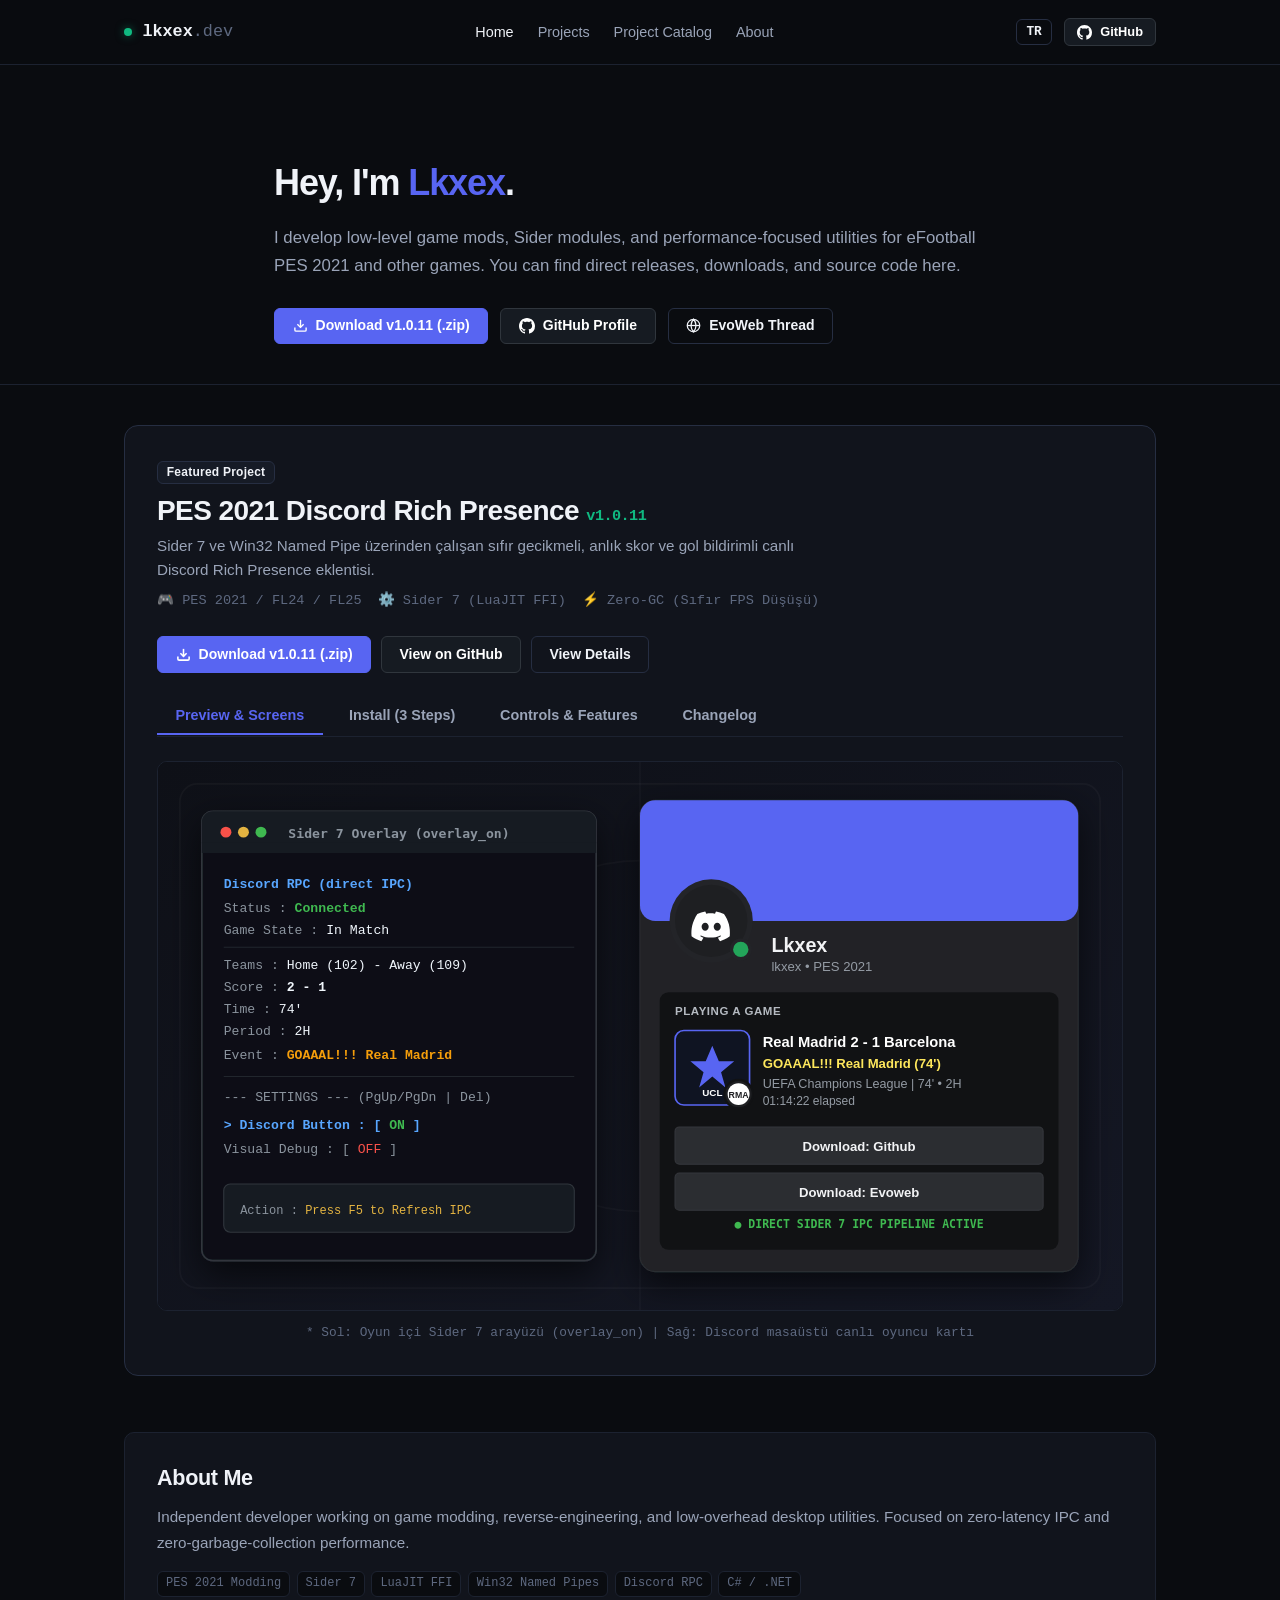
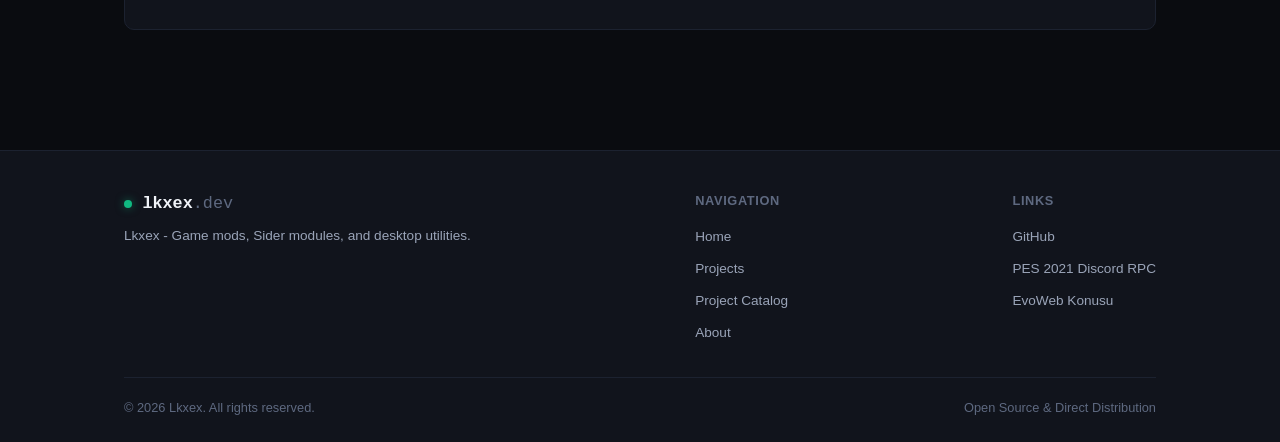
==== commit e4c61d82: "Fix all i18n translation bindings and refactor hero to authentic developer styling" ====
--- a/index.html
+++ b/index.html
@@ -3,13 +3,13 @@
 <head>
   <meta charset="UTF-8" />
   <meta name="viewport" content="width=device-width, initial-scale=1.0" />
-  <title>Lkxex - Developer Hub (Games, Mods, Tools)</title>
-  <meta name="description" content="Personal Developer Hub by Lkxex. Games, Minecraft mods &amp; plugins, Sider modules, and desktop utilities." />
+  <title>Lkxex - Developer Hub &amp; Game Releases</title>
+  <meta name="description" content="Personal releases, game mods, Sider modules, and desktop utilities by Lkxex." />
   <meta name="author" content="Lkxex" />
   
   <meta property="og:type" content="website" />
   <meta property="og:title" content="Lkxex - Developer Hub" />
-  <meta property="og:description" content="Personal Developer Hub: Games, Minecraft mods, plugins, and desktop tools." />
+  <meta property="og:description" content="Game mods, Sider modules, and performance-focused utilities." />
   <meta property="og:image" content="./assets/images/projects/pes2021-rpc-cover.svg" />
   
   <link rel="icon" type="image/svg+xml" href="./favicon.svg" />
@@ -20,9 +20,9 @@
   <link rel="stylesheet" href="./assets/css/project-detail.css" />
   
   <style>
-    /* Developer Hub Hero */
+    /* Developer Hero - Clean & Authentic */
     .hub-hero {
-      padding: 3rem 0 2.5rem;
+      padding: 3.5rem 0 2.5rem;
       border-bottom: 1px solid var(--border-subtle);
       margin-bottom: 2.5rem;
     }
@@ -30,21 +30,19 @@
       display: flex;
       flex-direction: column;
       gap: 1.25rem;
-      max-width: 820px;
-    }
-    .badge-pill {
-      display: inline-flex;
-      align-items: center;
-      gap: 0.5rem;
-      padding: 0.25rem 0.75rem;
-      border-radius: 999px;
-      font-size: 0.8rem;
-      font-weight: 600;
-      background-color: rgba(88, 101, 242, 0.12);
-      border: 1px solid rgba(88, 101, 242, 0.3);
-      color: #7983f5;
-      font-family: var(--font-mono);
-      width: fit-content;
+      max-width: 780px;
+    }
+    .hero-title {
+      font-size: 2.25rem;
+      font-weight: 800;
+      letter-spacing: -0.03em;
+      line-height: 1.2;
+      color: var(--text-primary);
+    }
+    .hero-desc {
+      font-size: 1.05rem;
+      line-height: 1.65;
+      color: var(--text-secondary);
     }
     .hero-actions-bar {
       display: flex;
@@ -52,62 +50,6 @@
       gap: 0.75rem;
       align-items: center;
       margin-top: 0.5rem;
-    }
-
-    /* Category Filter Bar */
-    .hub-category-bar {
-      display: flex;
-      flex-wrap: wrap;
-      gap: 0.5rem;
-      margin-bottom: 1.75rem;
-      border-bottom: 1px solid var(--border-subtle);
-      padding-bottom: 1rem;
-    }
-    .hub-cat-btn {
-      padding: 0.45rem 0.9rem;
-      border-radius: var(--radius-sm);
-      border: 1px solid var(--border-subtle);
-      background-color: var(--bg-surface);
-      color: var(--text-secondary);
-      font-size: 0.85rem;
-      font-weight: 600;
-      cursor: pointer;
-      transition: all var(--transition-fast);
-      font-family: inherit;
-    }
-    .hub-cat-btn:hover {
-      color: var(--text-primary);
-      border-color: var(--border-default);
-    }
-    .hub-cat-btn.active {
-      background-color: var(--accent-discord);
-      color: #ffffff;
-      border-color: var(--accent-discord);
-    }
-
-    /* Upcoming Card */
-    .upcoming-card {
-      display: flex;
-      flex-direction: column;
-      justify-content: center;
-      align-items: center;
-      text-align: center;
-      padding: 2.5rem 1.5rem;
-      background-color: rgba(17, 20, 28, 0.6);
-      border: 1px dashed var(--border-default);
-      border-radius: var(--radius-md);
-      gap: 0.75rem;
-    }
-    .upcoming-icon {
-      width: 44px;
-      height: 44px;
-      border-radius: var(--radius-sm);
-      background-color: var(--bg-surface-elevated);
-      border: 1px solid var(--border-subtle);
-      display: flex;
-      align-items: center;
-      justify-content: center;
-      color: var(--accent-discord);
     }
 
     /* Spotlight Box for PES 2021 RPC */
@@ -246,7 +188,7 @@
   <!-- Site Navigation -->
   <header class="site-header">
     <div class="container nav-container">
-      <a href="./index.html" class="brand" aria-label="Lkxex Developer Hub">
+      <a href="./index.html" class="brand" aria-label="Lkxex Home">
         <span class="brand-dot"></span>
         <span>lkxex<span style="color: var(--text-muted); font-weight: normal;">.dev</span></span>
       </a>
@@ -261,8 +203,8 @@
 
       <ul id="nav-links" class="nav-links">
         <li><a href="./index.html" class="nav-link active" data-i18n="nav_home">Ana Sayfa</a></li>
-        <li><a href="#projects-section" class="nav-link" data-i18n="nav_projects">Projeler</a></li>
-        <li><a href="./projects.html" class="nav-link" data-i18n="sec_all_projects_title">Tüm Projeler</a></li>
+        <li><a href="#spotlight-section" class="nav-link" data-i18n="nav_projects">Projeler</a></li>
+        <li><a href="./projects.html" class="nav-link" data-i18n="catalog_title">Proje Kataloğu</a></li>
         <li><a href="#about-section" class="nav-link" data-i18n="nav_about">Hakkımda</a></li>
       </ul>
 
@@ -288,112 +230,27 @@
     <!-- Hero Section -->
     <section class="hub-hero">
       <div class="container hub-hero-container">
-        <div class="badge-pill">
-          <span style="display: inline-block; width: 6px; height: 6px; border-radius: 50%; background-color: var(--accent-emerald);"></span>
-          <span data-i18n="hero_status">Aktif Geliştirici</span>
-        </div>
-
-        <h1 style="font-weight: 800; letter-spacing: -0.025em; line-height: 1.15;" data-i18n="hero_title">
-          Kişisel <span style="color: var(--accent-discord);">Developer Hub</span> &amp; Proje Dağıtım Merkezi
+        <h1 class="hero-title" data-i18n="hero_title">
+          Selam, ben <span style="color: var(--accent-discord);">Lkxex</span>.
         </h1>
 
-        <p style="font-size: 1.05rem; line-height: 1.65; color: var(--text-secondary);" data-i18n="hero_desc">
-          Selam, ben Lkxex. Geliştirdiğim oyunlar, Minecraft modları/eklentileri, Sider modülleri ve masaüstü araçlarının güncel sürümlerini, kaynak kodlarını ve doğrudan indirme bağlantılarını buradan paylaşıyorum.
+        <p class="hero-desc" data-i18n="hero_desc">
+          eFootball PES 2021 ve oyunlar için düşük seviyeli modlar, Sider eklentileri ve performans odaklı araçlar geliştiriyorum. Yayınladığım projelerin indirme bağlantılarına ve kaynak kodlarına buradan ulaşabilirsiniz.
         </p>
 
         <div class="hero-actions-bar">
-          <a href="#projects-section" class="btn btn-primary">
-            <span data-i18n="btn_explore">Projeleri Keşfet</span>
-            <svg width="15" height="15" viewBox="0 0 24 24" fill="none" stroke="currentColor" stroke-width="2.2"><polyline points="9 18 15 12 9 6"/></svg>
+          <a href="#spotlight-section" class="btn btn-primary">
+            <svg width="15" height="15" viewBox="0 0 24 24" fill="none" stroke="currentColor" stroke-width="2.2"><path d="M21 15v4a2 2 0 0 1-2 2H5a2 2 0 0 1-2-2v-4"/><polyline points="7 10 12 15 17 10"/><line x1="12" y1="15" x2="12" y2="3"/></svg>
+            <span data-i18n="btn_download_zip">v1.0.11 İndir (.zip)</span>
           </a>
           <a href="https://github.com/Lkxex" target="_blank" rel="noopener noreferrer" class="btn btn-github">
             <svg width="16" height="16" viewBox="0 0 16 16" fill="currentColor"><path d="M8 0C3.58 0 0 3.58 0 8c0 3.54 2.29 6.53 5.47 7.59.4.07.55-.17.55-.38 0-.19-.01-.82-.01-1.49-2.01.37-2.53-.49-2.69-.94-.09-.23-.48-.94-.82-1.13-.28-.15-.68-.52-.01-.53.63-.01 1.08.58 1.23.82.72 1.21 1.87.87 2.33.66.07-.52.28-.87.51-1.07-1.78-.2-3.64-.89-3.64-3.95 0-.87.31-1.59.82-2.15-.08-.2-.36-1.02.08-2.12 0 0 .67-.21 2.2.82.64-.18 1.32-.27 2-.27.68 0 1.36.09 2 .27 1.53-1.04 2.2-.82 2.2-.82.44 1.1.16 1.92.08 2.12.51.56.82 1.27.82 2.15 0 3.07-1.87 3.75-3.65 3.95.29.25.54.73.54 1.48 0 1.07-.01 1.93-.01 2.2 0 .21.15.46.55.38A8.013 8.013 0 0016 8c0-4.42-3.58-8-8-8z"/></svg>
             <span data-i18n="btn_github">GitHub Profilim</span>
           </a>
-        </div>
-      </div>
-    </section>
-
-    <!-- Projects Hub Section -->
-    <section class="container" id="projects-section" style="margin-bottom: 3.5rem;">
-      <div class="section-header">
-        <div class="section-title-wrap">
-          <h2 data-i18n="sec_all_projects_title">Tüm Projeler &amp; Araçlar</h2>
-          <span class="section-subtitle" data-i18n="sec_all_projects_sub">Oyunlar, modlar, eklentiler ve sistem yardımcıları</span>
-        </div>
-        <a href="./projects.html" class="btn btn-sm btn-outline">
-          <span data-i18n="sec_all_projects_title">Kataloğu Aç</span>
-          <svg width="14" height="14" viewBox="0 0 24 24" fill="none" stroke="currentColor" stroke-width="2"><polyline points="9 18 15 12 9 6"/></svg>
-        </a>
-      </div>
-
-      <!-- Categories Filter Bar -->
-      <div class="hub-category-bar">
-        <button type="button" class="hub-cat-btn active" data-cat="all" data-i18n="cat_all">Tümü</button>
-        <button type="button" class="hub-cat-btn" data-cat="Games" data-i18n="cat_games">🎮 Oyunlar</button>
-        <button type="button" class="hub-cat-btn" data-cat="Minecraft" data-i18n="cat_minecraft">⛏️ Minecraft</button>
-        <button type="button" class="hub-cat-btn" data-cat="Mods" data-i18n="cat_mods">🧩 Modlar</button>
-        <button type="button" class="hub-cat-btn" data-cat="Plugins" data-i18n="cat_plugins">🔌 Eklentiler</button>
-        <button type="button" class="hub-cat-btn" data-cat="Tools" data-i18n="cat_tools">🛠️ Araçlar &amp; Programlar</button>
-      </div>
-
-      <!-- Projects Grid -->
-      <div class="projects-grid" id="hub-projects-grid">
-        <!-- PES 2021 Discord RPC Card -->
-        <article class="project-card" data-category="Tools" data-type="Application">
-          <div class="card-media">
-            <img src="./assets/images/projects/pes2021-rpc-cover.svg" alt="PES 2021 Discord RPC" loading="lazy" />
-            <div class="card-badges-top">
-              <span class="badge badge-category">Tools</span>
-              <span class="badge badge-type">Application</span>
-            </div>
-            <div class="card-version-top">
-              <span class="badge badge-version">v1.0.11</span>
-            </div>
-          </div>
-          <div class="card-content">
-            <div class="card-title-row">
-              <h3 class="card-title">
-                <a href="#spotlight-section">PES 2021 Discord Rich Presence</a>
-              </h3>
-              <span class="badge badge-status badge-status-active">Active</span>
-            </div>
-            <p class="card-tagline">
-              eFootball PES 2021 için Sider 7 tabanlı, sıfır bellek sızıntılı ve doğrudan IPC bağlantılı Discord Rich Presence modu.
-            </p>
-            <div class="card-tags">
-              <span class="tag-pill">PES 2021</span>
-              <span class="tag-pill">Sider 7</span>
-              <span class="tag-pill">LuaJIT</span>
-              <span class="tag-pill">Discord RPC</span>
-            </div>
-          </div>
-          <div class="card-footer">
-            <span class="card-meta-date">v1.0.11 • 2026-03-21</span>
-            <div class="card-actions">
-              <a href="https://github.com/Lkxex/pes2021-discord-rpc/archive/refs/tags/v1.0.11.zip" class="btn btn-sm btn-primary">
-                İndir (.zip)
-              </a>
-              <a href="#spotlight-section" class="btn btn-sm btn-secondary">
-                Detaylar
-              </a>
-            </div>
-          </div>
-        </article>
-
-        <!-- Extensible Upcoming Projects Card -->
-        <div class="upcoming-card">
-          <div class="upcoming-icon">
-            <svg width="22" height="22" viewBox="0 0 24 24" fill="none" stroke="currentColor" stroke-width="2">
-              <line x1="12" y1="5" x2="12" y2="19"/>
-              <line x1="5" y1="12" x2="19" y2="12"/>
-            </svg>
-          </div>
-          <h3 style="font-size: 1.1rem;" data-i18n="card_more_title">Daha Fazla Proje Yolda</h3>
-          <p style="font-size: 0.85rem; color: var(--text-muted); max-width: 320px;" data-i18n="card_more_desc">
-            Yeni oyunlar, Minecraft eklentileri ve sistem araçları geliştirilmeye devam ediyor. Kod tabanı onlarca projeyi kaldıracak şekilde hazır.
-          </p>
-          <span class="badge badge-status-indev" style="margin-top: 0.25rem;">Geliştirme Aşamasında</span>
+          <a href="https://evoweb.uk/threads/pes-2021-discord-rpc-released.106568/" target="_blank" rel="noopener noreferrer" class="btn btn-outline">
+            <svg width="15" height="15" viewBox="0 0 24 24" fill="none" stroke="currentColor" stroke-width="2"><circle cx="12" cy="12" r="10"/><line x1="2" y1="12" x2="22" y2="12"/><path d="M12 2a15.3 15.3 0 0 1 4 10 15.3 15.3 0 0 1-4 10 15.3 15.3 0 0 1-4-10 15.3 15.3 0 0 1 4-10z"/></svg>
+            <span data-i18n="btn_evoweb">EvoWeb Konusu</span>
+          </a>
         </div>
       </div>
     </section>
@@ -404,14 +261,11 @@
         <!-- Spotlight Header -->
         <div class="spotlight-header">
           <div>
-            <div class="badge-pill" style="margin-bottom: 0.5rem;">
-              <span style="display: inline-block; width: 6px; height: 6px; border-radius: 50%; background-color: var(--accent-emerald);"></span>
-              <span data-i18n="sec_featured_title">Öne Çıkan &amp; Son Yayınlanan Proje</span>
-            </div>
-            <h2 style="font-size: 1.6rem; font-weight: 800; letter-spacing: -0.02em;">
-              PES 2021 Discord Rich Presence (v1.0.11)
+            <span class="badge badge-category" style="margin-bottom: 0.6rem; display: inline-block;" data-i18n="sec_featured_title">Öne Çıkan Proje</span>
+            <h2 style="font-size: 1.75rem; font-weight: 800; letter-spacing: -0.02em;">
+              PES 2021 Discord Rich Presence <span style="font-size: 0.95rem; font-family: var(--font-mono); color: var(--accent-emerald); font-weight: 600;">v1.0.11</span>
             </h2>
-            <p style="font-size: 0.95rem; color: var(--text-secondary); max-width: 680px; margin-top: 0.25rem;">
+            <p style="font-size: 0.95rem; color: var(--text-secondary); max-width: 680px; margin-top: 0.35rem;">
               Sider 7 ve Win32 Named Pipe üzerinden çalışan sıfır gecikmeli, anlık skor ve gol bildirimli canlı Discord Rich Presence eklentisi.
             </p>
             <div class="spotlight-meta-row">
@@ -429,13 +283,16 @@
             <a href="https://github.com/Lkxex/pes2021-discord-rpc" target="_blank" rel="noopener noreferrer" class="btn btn-github">
               <span data-i18n="btn_view_github">GitHub</span>
             </a>
+            <a href="./project.html?id=pes2021-discord-rpc" class="btn btn-outline">
+              <span data-i18n="btn_details">Detaylı İncele</span>
+            </a>
           </div>
         </div>
 
         <!-- Interactive Tabs for PES 2021 RPC -->
         <div class="tabs-nav" role="tablist">
-          <button type="button" class="tab-button active" data-tab="tab-preview" data-i18n="tab_preview">Ekran &amp; Önizleme</button>
-          <button type="button" class="tab-button" data-tab="tab-install" data-i18n="tab_install">3 Adımda Hızlı Kurulum</button>
+          <button type="button" class="tab-button active" data-tab="tab-preview" data-i18n="tab_preview">Önizleme &amp; Ekran</button>
+          <button type="button" class="tab-button" data-tab="tab-install" data-i18n="tab_install">Kurulum (3 Adım)</button>
           <button type="button" class="tab-button" data-tab="tab-controls" data-i18n="tab_controls">Kısayollar &amp; Özellikler</button>
           <button type="button" class="tab-button" data-tab="tab-changelog" data-i18n="tab_changelog">Sürüm Notları</button>
         </div>
@@ -443,7 +300,7 @@
         <!-- Tab 1: Preview -->
         <div id="tab-preview" class="tab-panel active">
           <div style="border-radius: var(--radius-md); overflow: hidden; border: 1px solid var(--border-subtle); background-color: var(--bg-base);">
-            <img src="./assets/images/projects/pes2021-rpc-screen1.svg" alt="Sider 7 Overlay &amp; Discord RPC Preview" style="width: 100%;" />
+            <img src="./assets/images/projects/pes2021-rpc-screen1.svg" alt="Sider 7 Overlay &amp; Discord RPC Preview" style="width: 100%; display: block;" />
           </div>
           <p style="font-size: 0.8rem; color: var(--text-muted); margin-top: 0.75rem; text-align: center; font-family: var(--font-mono);">
             * Sol: Oyun içi Sider 7 arayüzü (overlay_on) | Sağ: Discord masaüstü canlı oyuncu kartı
@@ -499,7 +356,7 @@
 
           <div style="display: grid; grid-template-columns: repeat(auto-fit, minmax(260px, 1fr)); gap: 0.75rem;">
             <div class="install-step-card">
-              <h3 data-i18n="feat_zerogc_title" style="color: #58a6ff;">⚡ Zero-GC (Sıfır Bellek Çöpü)</h3>
+              <h3 data-i18n="feat_zerogc_title" style="color: #58a6ff;">⚡ Zero-GC (Sıfır FPS Düşüşü)</h3>
               <p data-i18n="feat_zerogc_desc" style="font-size: 0.85rem;">Önceden ayrılmış statik C bellek tamponları kullanır; maç esnasında oyun içi mikro takılma yapmaz.</p>
             </div>
 
@@ -534,12 +391,12 @@
     </section>
 
     <!-- About Section -->
-    <section class="container" id="about-section">
+    <section class="container" id="about-section" style="margin-bottom: 3.5rem;">
       <div class="project-section-box" style="padding: 2rem;">
         <div style="display: flex; flex-direction: column; gap: 0.75rem;">
           <h2 style="font-size: 1.35rem;" data-i18n="sec_about_title">Hakkımda</h2>
           <p style="font-size: 0.95rem; line-height: 1.65;" data-i18n="sec_about_desc">
-            Oyun modlama, bellek analizi (reverse-engineering) ve performans odaklı Windows araçları üzerine çalışan bağımsız bir geliştiriciyim. Projelerimde sıfır gecikme (zero-latency) ve sıfır bellek sızıntısına (Zero-GC) odaklanıyorum.
+            Oyun modlama, bellek analizi (reverse-engineering) ve Windows için performans odaklı araçlar geliştiriyorum. Projelerimde sıfır gecikme (zero-latency) ve sıfır bellek çöpü (Zero-GC) standartlarına odaklanıyorum.
           </p>
           <div style="display: flex; flex-wrap: wrap; gap: 0.4rem; margin-top: 0.25rem;">
             <span class="tag-pill">PES 2021 Modding</span>
@@ -565,22 +422,22 @@
             <span>lkxex<span style="color: var(--text-muted); font-weight: normal;">.dev</span></span>
           </div>
           <p style="font-size: 0.85rem; max-width: 380px;" data-i18n="footer_desc">
-            Lkxex - Kişisel oyunlar, modlar, Sider eklentileri ve masaüstü yazılımları platformu.
+            Lkxex - Oyun modları, Sider eklentileri ve masaüstü yazılımları.
           </p>
         </div>
         <div>
-          <div class="footer-col-title" data-i18n="footer_nav">Navigasyon</div>
+          <div class="footer-col-title" data-i18n="footer_nav">Menü</div>
           <ul class="footer-links">
             <li><a href="./index.html" class="footer-link" data-i18n="nav_home">Ana Sayfa</a></li>
-            <li><a href="#projects-section" class="footer-link" data-i18n="nav_projects">Projeler</a></li>
-            <li><a href="./projects.html" class="footer-link" data-i18n="sec_all_projects_title">Tüm Projeler</a></li>
+            <li><a href="#spotlight-section" class="footer-link" data-i18n="nav_projects">Projeler</a></li>
+            <li><a href="./projects.html" class="footer-link" data-i18n="catalog_title">Proje Kataloğu</a></li>
             <li><a href="#about-section" class="footer-link" data-i18n="nav_about">Hakkımda</a></li>
           </ul>
         </div>
         <div>
           <div class="footer-col-title" data-i18n="footer_links">Bağlantılar</div>
           <ul class="footer-links">
-            <li><a href="https://github.com/Lkxex" target="_blank" rel="noopener noreferrer" class="footer-link">GitHub Profilim</a></li>
+            <li><a href="https://github.com/Lkxex" target="_blank" rel="noopener noreferrer" class="footer-link">GitHub</a></li>
             <li><a href="https://github.com/Lkxex/pes2021-discord-rpc" target="_blank" rel="noopener noreferrer" class="footer-link">PES 2021 Discord RPC</a></li>
             <li><a href="https://evoweb.uk/threads/pes-2021-discord-rpc-released.106568/" target="_blank" rel="noopener noreferrer" class="footer-link">EvoWeb Konusu</a></li>
           </ul>
@@ -613,27 +470,6 @@
           btn.classList.add('active');
           const panel = document.getElementById(targetTab);
           if (panel) panel.classList.add('active');
-        });
-      });
-
-      // Category filter buttons on Hub
-      const catButtons = document.querySelectorAll('.hub-cat-btn');
-      const projectArticles = document.querySelectorAll('#hub-projects-grid .project-card');
-
-      catButtons.forEach(btn => {
-        btn.addEventListener('click', () => {
-          catButtons.forEach(b => b.classList.remove('active'));
-          btn.classList.add('active');
-          const selectedCat = btn.getAttribute('data-cat');
-
-          projectArticles.forEach(card => {
-            const cardCat = card.getAttribute('data-category');
-            if (selectedCat === 'all' || cardCat === selectedCat) {
-              card.style.display = 'flex';
-            } else {
-              card.style.display = 'none';
-            }
-          });
         });
       });
 
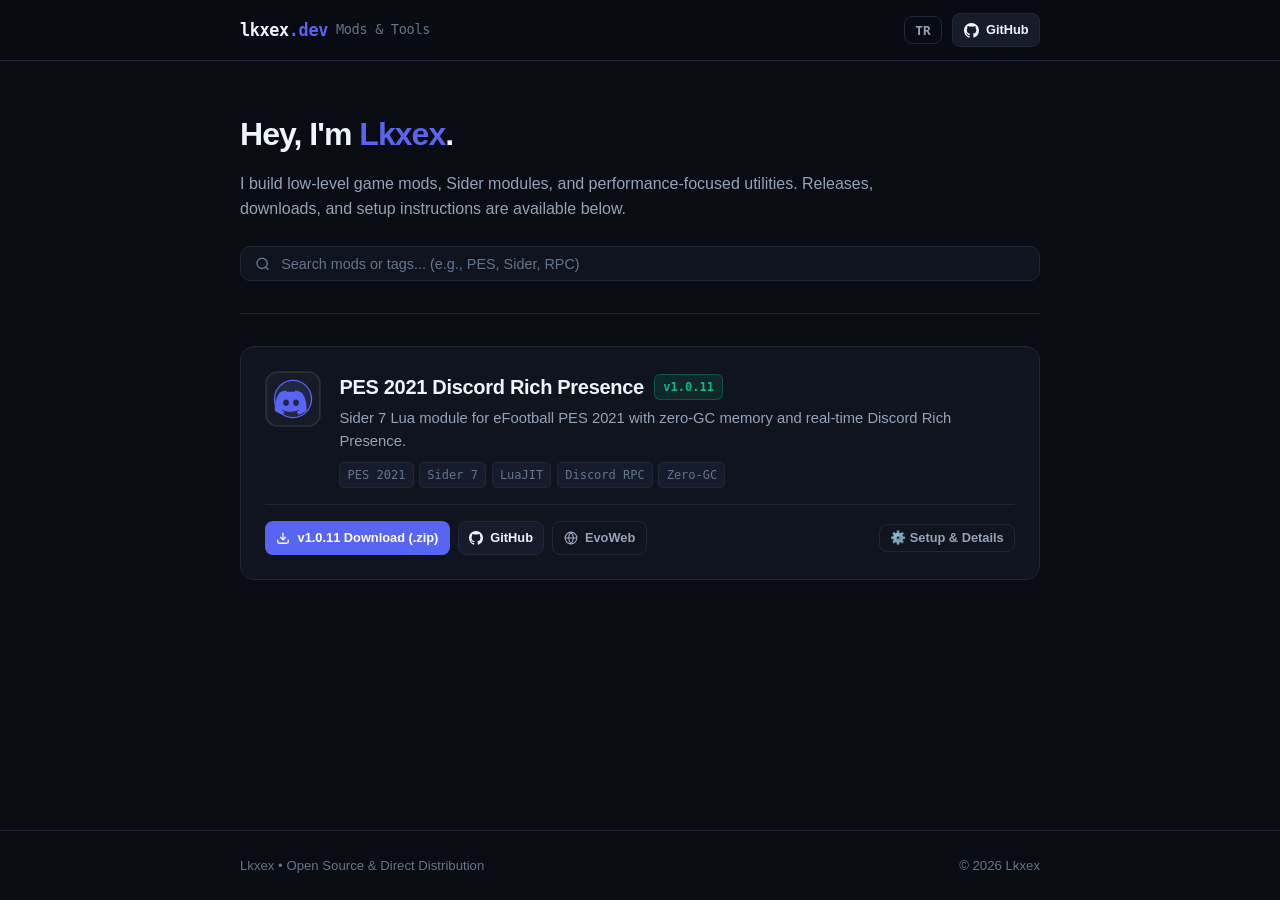
==== commit fa83c118: "Refactor: multi-project clean layout, compact icons, and advanced ModManager editor" ====
--- a/index.html
+++ b/index.html
@@ -3,218 +3,405 @@
 <head>
   <meta charset="UTF-8" />
   <meta name="viewport" content="width=device-width, initial-scale=1.0" />
-  <title>Lkxex - Developer Hub &amp; Game Releases</title>
-  <meta name="description" content="Personal releases, game mods, Sider modules, and desktop utilities by Lkxex." />
-  <meta name="author" content="Lkxex" />
+  <title>Lkxex / Modlar &amp; Projeler</title>
+  <meta name="description" content="Lkxex - Oyun modları, Sider eklentileri ve performans odaklı araçlar." />
   
-  <meta property="og:type" content="website" />
-  <meta property="og:title" content="Lkxex - Developer Hub" />
-  <meta property="og:description" content="Game mods, Sider modules, and performance-focused utilities." />
-  <meta property="og:image" content="./assets/images/projects/pes2021-rpc-cover.svg" />
-  
-  <link rel="icon" type="image/svg+xml" href="./favicon.svg" />
-  
-  <link rel="stylesheet" href="./assets/css/variables.css" />
-  <link rel="stylesheet" href="./assets/css/main.css" />
-  <link rel="stylesheet" href="./assets/css/components.css" />
-  <link rel="stylesheet" href="./assets/css/project-detail.css" />
+  <link rel="icon" type="image/svg+xml" href="./assets/images/projects/pes2021-icon.svg" />
   
   <style>
-    /* Developer Hero - Clean & Authentic */
-    .hub-hero {
-      padding: 3.5rem 0 2.5rem;
+    :root {
+      --bg-base: #090c12;
+      --bg-surface: #10141e;
+      --bg-surface-elevated: #161c2b;
+      --bg-surface-hover: #1c2436;
+      --border-subtle: #1f2738;
+      --border-hover: #313e59;
+      --text-primary: #f0f4fc;
+      --text-secondary: #94a3b8;
+      --text-muted: #64748b;
+      --accent: #5865F2;
+      --accent-hover: #4752c4;
+      --emerald: #10b981;
+      --amber: #f59e0b;
+      --font-sans: -apple-system, BlinkMacSystemFont, "Segoe UI", Roboto, "Helvetica Neue", Arial, sans-serif;
+      --font-mono: ui-monospace, SFMono-Regular, "JetBrains Mono", Menlo, Consolas, monospace;
+    }
+
+    * {
+      box-sizing: border-box;
+      margin: 0;
+      padding: 0;
+    }
+
+    body {
+      background-color: var(--bg-base);
+      color: var(--text-primary);
+      font-family: var(--font-sans);
+      line-height: 1.6;
+      min-height: 100vh;
+      display: flex;
+      flex-direction: column;
+      -webkit-font-smoothing: antialiased;
+    }
+
+    a {
+      color: inherit;
+      text-decoration: none;
+    }
+
+    .container {
+      width: 100%;
+      max-width: 840px;
+      margin: 0 auto;
+      padding: 0 1.25rem;
+    }
+
+    /* Header */
+    .site-header {
       border-bottom: 1px solid var(--border-subtle);
-      margin-bottom: 2.5rem;
-    }
-    .hub-hero-container {
-      display: flex;
-      flex-direction: column;
-      gap: 1.25rem;
-      max-width: 780px;
-    }
-    .hero-title {
-      font-size: 2.25rem;
+      background: rgba(9, 12, 18, 0.85);
+      backdrop-filter: blur(12px);
+      position: sticky;
+      top: 0;
+      z-index: 50;
+    }
+    .header-inner {
+      display: flex;
+      align-items: center;
+      justify-content: space-between;
+      height: 3.75rem;
+    }
+    .brand {
+      display: flex;
+      align-items: center;
+      gap: 0.5rem;
+      font-family: var(--font-mono);
+      font-weight: 700;
+      font-size: 1.05rem;
+      letter-spacing: -0.02em;
+    }
+    .brand-accent {
+      color: var(--accent);
+    }
+    .brand-sub {
+      color: var(--text-muted);
+      font-weight: 400;
+      font-size: 0.85rem;
+    }
+    .nav-actions {
+      display: flex;
+      align-items: center;
+      gap: 0.65rem;
+    }
+
+    /* Buttons */
+    .btn {
+      display: inline-flex;
+      align-items: center;
+      gap: 0.45rem;
+      font-family: inherit;
+      font-size: 0.85rem;
+      font-weight: 600;
+      padding: 0.45rem 0.85rem;
+      border-radius: 8px;
+      border: 1px solid transparent;
+      cursor: pointer;
+      transition: all 120ms ease;
+      text-decoration: none;
+      white-space: nowrap;
+    }
+    .btn-primary {
+      background-color: var(--accent);
+      color: #fff;
+    }
+    .btn-primary:hover {
+      background-color: var(--accent-hover);
+    }
+    .btn-secondary {
+      background-color: var(--bg-surface-elevated);
+      color: var(--text-primary);
+      border-color: var(--border-subtle);
+    }
+    .btn-secondary:hover {
+      background-color: var(--bg-surface-hover);
+      border-color: var(--border-hover);
+    }
+    .btn-sm {
+      padding: 0.35rem 0.65rem;
+      font-size: 0.8rem;
+    }
+    .btn-outline {
+      background: transparent;
+      border-color: var(--border-subtle);
+      color: var(--text-secondary);
+    }
+    .btn-outline:hover {
+      border-color: var(--border-hover);
+      color: var(--text-primary);
+    }
+
+    /* Intro / Hero */
+    .intro-section {
+      padding: 3rem 0 2rem;
+      border-bottom: 1px solid var(--border-subtle);
+      margin-bottom: 2rem;
+    }
+    .intro-title {
+      font-size: 2rem;
       font-weight: 800;
       letter-spacing: -0.03em;
-      line-height: 1.2;
+      margin-bottom: 0.65rem;
+    }
+    .intro-desc {
+      color: var(--text-secondary);
+      font-size: 1rem;
+      max-width: 680px;
+      line-height: 1.6;
+      margin-bottom: 1.5rem;
+    }
+    .search-box {
+      display: flex;
+      align-items: center;
+      background: var(--bg-surface);
+      border: 1px solid var(--border-subtle);
+      border-radius: 10px;
+      padding: 0.55rem 0.9rem;
+      gap: 0.65rem;
+      transition: border-color 150ms ease;
+    }
+    .search-box:focus-within {
+      border-color: var(--accent);
+    }
+    .search-box input {
+      background: transparent;
+      border: none;
+      outline: none;
       color: var(--text-primary);
-    }
-    .hero-desc {
-      font-size: 1.05rem;
-      line-height: 1.65;
+      font-size: 0.9rem;
+      width: 100%;
+      font-family: inherit;
+    }
+    .search-box input::placeholder {
+      color: var(--text-muted);
+    }
+
+    /* Mods Grid / List */
+    .mods-container {
+      display: flex;
+      flex-direction: column;
+      gap: 1.5rem;
+      margin-bottom: 4rem;
+    }
+    .mod-card {
+      background: var(--bg-surface);
+      border: 1px solid var(--border-subtle);
+      border-radius: 14px;
+      padding: 1.5rem;
+      transition: border-color 150ms ease, box-shadow 150ms ease;
+    }
+    .mod-card:hover {
+      border-color: var(--border-hover);
+      box-shadow: 0 8px 24px -6px rgba(0, 0, 0, 0.4);
+    }
+
+    .mod-card-header {
+      display: flex;
+      gap: 1.15rem;
+      align-items: flex-start;
+      margin-bottom: 1rem;
+    }
+    .mod-icon {
+      width: 56px;
+      height: 56px;
+      border-radius: 12px;
+      object-fit: cover;
+      background: var(--bg-surface-elevated);
+      border: 1px solid var(--border-subtle);
+      flex-shrink: 0;
+    }
+    .mod-header-text {
+      flex: 1;
+      min-width: 0;
+    }
+    .mod-title-row {
+      display: flex;
+      align-items: center;
+      gap: 0.65rem;
+      flex-wrap: wrap;
+      margin-bottom: 0.25rem;
+    }
+    .mod-title {
+      font-size: 1.25rem;
+      font-weight: 700;
+      letter-spacing: -0.015em;
+    }
+    .badge-version {
+      font-family: var(--font-mono);
+      font-size: 0.75rem;
+      font-weight: 700;
+      color: var(--emerald);
+      background: rgba(16, 185, 129, 0.12);
+      border: 1px solid rgba(16, 185, 129, 0.3);
+      padding: 0.15rem 0.5rem;
+      border-radius: 6px;
+    }
+    .mod-tagline {
+      font-size: 0.925rem;
       color: var(--text-secondary);
-    }
-    .hero-actions-bar {
-      display: flex;
+      line-height: 1.5;
+      margin-bottom: 0.65rem;
+    }
+    .mod-tags {
+      display: flex;
+      flex-wrap: wrap;
+      gap: 0.35rem;
+    }
+    .tag-pill {
+      font-size: 0.75rem;
+      font-family: var(--font-mono);
+      background: var(--bg-surface-elevated);
+      border: 1px solid var(--border-subtle);
+      color: var(--text-muted);
+      padding: 0.15rem 0.45rem;
+      border-radius: 5px;
+    }
+
+    /* Mod Actions */
+    .mod-actions-row {
+      display: flex;
+      align-items: center;
+      justify-content: space-between;
+      gap: 0.75rem;
+      flex-wrap: wrap;
+      padding-top: 1rem;
+      border-top: 1px solid var(--border-subtle);
+    }
+    .mod-btn-group {
+      display: flex;
+      gap: 0.5rem;
+      flex-wrap: wrap;
+    }
+
+    /* Mod Collapsible Detail */
+    .mod-details {
+      display: none;
+      margin-top: 1.25rem;
+      padding-top: 1.25rem;
+      border-top: 1px dashed var(--border-subtle);
+      animation: fadeIn 150ms ease;
+    }
+    .mod-details.open {
+      display: block;
+    }
+    @keyframes fadeIn {
+      from { opacity: 0; transform: translateY(-4px); }
+      to { opacity: 1; transform: translateY(0); }
+    }
+
+    .detail-block {
+      margin-bottom: 1rem;
+    }
+    .detail-label {
+      font-size: 0.8rem;
+      font-weight: 700;
+      color: var(--text-muted);
+      text-transform: uppercase;
+      letter-spacing: 0.05em;
+      margin-bottom: 0.4rem;
+    }
+    .copy-box {
+      display: flex;
+      align-items: center;
+      justify-content: space-between;
+      background: var(--bg-base);
+      border: 1px solid var(--border-subtle);
+      border-radius: 8px;
+      padding: 0.55rem 0.85rem;
+      font-family: var(--font-mono);
+      font-size: 0.85rem;
+      color: #79c0ff;
+    }
+    .hotkey-grid {
+      display: grid;
+      grid-template-columns: repeat(auto-fit, minmax(200px, 1fr));
+      gap: 0.5rem;
+    }
+    .hotkey-item {
+      background: var(--bg-base);
+      border: 1px solid var(--border-subtle);
+      border-radius: 6px;
+      padding: 0.5rem 0.75rem;
+      display: flex;
+      align-items: center;
+      gap: 0.65rem;
+      font-size: 0.825rem;
+    }
+    .kbd {
+      font-family: var(--font-mono);
+      font-weight: 700;
+      color: var(--amber);
+      background: #1e2430;
+      border: 1px solid #323b4e;
+      border-radius: 4px;
+      padding: 0.1rem 0.4rem;
+      font-size: 0.75rem;
+    }
+    .feature-list {
+      list-style: none;
+      display: flex;
+      flex-direction: column;
+      gap: 0.35rem;
+      font-size: 0.875rem;
+      color: var(--text-secondary);
+    }
+    .feature-list li::before {
+      content: "•";
+      color: var(--accent);
+      font-weight: bold;
+      display: inline-block;
+      width: 1em;
+    }
+
+    /* Empty state */
+    .empty-state {
+      text-align: center;
+      padding: 3rem 1rem;
+      color: var(--text-muted);
+      font-size: 0.95rem;
+    }
+
+    /* Footer */
+    .site-footer {
+      margin-top: auto;
+      border-top: 1px solid var(--border-subtle);
+      padding: 1.5rem 0;
+      color: var(--text-muted);
+      font-size: 0.825rem;
+    }
+    .footer-inner {
+      display: flex;
+      align-items: center;
+      justify-content: space-between;
       flex-wrap: wrap;
       gap: 0.75rem;
-      align-items: center;
-      margin-top: 0.5rem;
-    }
-
-    /* Spotlight Box for PES 2021 RPC */
-    .spotlight-box {
-      background-color: var(--bg-surface);
-      border: 1px solid var(--border-default);
-      border-radius: var(--radius-lg);
-      padding: 2rem;
-      margin-bottom: 3.5rem;
-    }
-    .spotlight-header {
-      display: flex;
-      justify-content: space-between;
-      align-items: flex-start;
-      gap: 1.5rem;
-      margin-bottom: 1.5rem;
-      flex-wrap: wrap;
-    }
-    .spotlight-meta-row {
-      display: flex;
-      flex-wrap: wrap;
-      gap: 1rem;
-      font-size: 0.85rem;
-      color: var(--text-muted);
-      font-family: var(--font-mono);
-      margin-top: 0.5rem;
-    }
-
-    /* Tabs */
-    .tabs-nav {
-      display: flex;
-      gap: 0.5rem;
-      border-bottom: 1px solid var(--border-subtle);
-      margin-bottom: 1.5rem;
-      overflow-x: auto;
-      padding-bottom: 1px;
-    }
-    .tab-button {
-      padding: 0.65rem 1.15rem;
-      background: transparent;
-      border: none;
-      border-bottom: 2px solid transparent;
-      color: var(--text-secondary);
-      font-size: 0.9rem;
-      font-weight: 600;
-      cursor: pointer;
-      white-space: nowrap;
-      transition: all var(--transition-fast);
-      font-family: inherit;
-    }
-    .tab-button:hover {
-      color: var(--text-primary);
-    }
-    .tab-button.active {
-      color: var(--accent-discord);
-      border-bottom-color: var(--accent-discord);
-    }
-    .tab-panel {
-      display: none;
-    }
-    .tab-panel.active {
-      display: block;
-    }
-
-    /* Steps */
-    .install-step-card {
-      background-color: var(--bg-base);
-      border: 1px solid var(--border-subtle);
-      border-radius: var(--radius-sm);
-      padding: 1.15rem 1.35rem;
-      margin-bottom: 0.85rem;
-    }
-    .install-step-card h3 {
-      font-size: 1rem;
-      margin-bottom: 0.35rem;
-    }
-    .copy-box {
-      display: flex;
-      align-items: center;
-      justify-content: space-between;
-      background-color: var(--bg-surface);
-      border: 1px solid var(--border-default);
-      border-radius: var(--radius-sm);
-      padding: 0.6rem 0.9rem;
-      margin-top: 0.6rem;
-      font-family: var(--font-mono);
-      font-size: 0.875rem;
-      color: #58a6ff;
-    }
-    .copy-btn {
-      background-color: var(--bg-surface-elevated);
-      border: 1px solid var(--border-default);
-      color: var(--text-primary);
-      padding: 0.3rem 0.7rem;
-      font-size: 0.75rem;
-      font-weight: 600;
-      border-radius: var(--radius-sm);
-      cursor: pointer;
-      transition: all var(--transition-fast);
-      font-family: inherit;
-    }
-    .copy-btn:hover {
-      background-color: var(--bg-surface-hover);
-      border-color: var(--text-secondary);
-    }
-
-    /* Key Grid */
-    .key-grid {
-      display: grid;
-      grid-template-columns: repeat(auto-fit, minmax(240px, 1fr));
-      gap: 1rem;
-      margin-bottom: 1.25rem;
-    }
-    .key-card {
-      background-color: var(--bg-base);
-      border: 1px solid var(--border-subtle);
-      border-radius: var(--radius-sm);
-      padding: 1.15rem;
-    }
-    .kbd-badge {
-      display: inline-block;
-      padding: 0.15rem 0.5rem;
-      background-color: #161b22;
-      border: 1px solid #30363d;
-      border-radius: var(--radius-sm);
-      font-family: var(--font-mono);
-      font-size: 0.8rem;
-      font-weight: 700;
-      color: #e3b341;
-      margin-bottom: 0.4rem;
     }
   </style>
 </head>
 <body>
 
-  <!-- Site Navigation -->
+  <!-- Site Header -->
   <header class="site-header">
-    <div class="container nav-container">
-      <a href="./index.html" class="brand" aria-label="Lkxex Home">
-        <span class="brand-dot"></span>
-        <span>lkxex<span style="color: var(--text-muted); font-weight: normal;">.dev</span></span>
+    <div class="container header-inner">
+      <a href="./index.html" class="brand" aria-label="Lkxex Mods">
+        <span>lkxex<span class="brand-accent">.dev</span></span>
+        <span class="brand-sub" data-i18n="header_subtitle">/ Modlar &amp; Araçlar</span>
       </a>
 
-      <button id="nav-toggle" class="nav-toggle" aria-label="Toggle Menu" aria-expanded="false">
-        <svg width="20" height="20" viewBox="0 0 24 24" fill="none" stroke="currentColor" stroke-width="2">
-          <line x1="3" y1="12" x2="21" y2="12"/>
-          <line x1="3" y1="6" x2="21" y2="6"/>
-          <line x1="3" y1="18" x2="21" y2="18"/>
-        </svg>
-      </button>
-
-      <ul id="nav-links" class="nav-links">
-        <li><a href="./index.html" class="nav-link active" data-i18n="nav_home">Ana Sayfa</a></li>
-        <li><a href="#spotlight-section" class="nav-link" data-i18n="nav_projects">Projeler</a></li>
-        <li><a href="./projects.html" class="nav-link" data-i18n="catalog_title">Proje Kataloğu</a></li>
-        <li><a href="#about-section" class="nav-link" data-i18n="nav_about">Hakkımda</a></li>
-      </ul>
-
       <div class="nav-actions">
-        <!-- Language Switcher Button -->
-        <button type="button" id="lang-toggle-btn" class="btn btn-sm btn-outline" style="font-family: var(--font-mono); font-weight: 700; padding: 0.3rem 0.6rem;" title="Switch Language">
+        <button type="button" id="lang-toggle-btn" class="btn btn-sm btn-outline" style="font-family: var(--font-mono); font-weight: 700;" title="Switch Language">
           EN
         </button>
-
-        <a href="https://github.com/Lkxex" target="_blank" rel="noopener noreferrer" class="btn btn-sm btn-github" aria-label="GitHub Profile">
+        <a href="https://github.com/Lkxex" target="_blank" rel="noopener noreferrer" class="btn btn-sm btn-secondary" aria-label="GitHub">
           <svg width="15" height="15" viewBox="0 0 16 16" fill="currentColor">
             <path d="M8 0C3.58 0 0 3.58 0 8c0 3.54 2.29 6.53 5.47 7.59.4.07.55-.17.55-.38 0-.19-.01-.82-.01-1.49-2.01.37-2.53-.49-2.69-.94-.09-.23-.48-.94-.82-1.13-.28-.15-.68-.52-.01-.53.63-.01 1.08.58 1.23.82.72 1.21 1.87.87 2.33.66.07-.52.28-.87.51-1.07-1.78-.2-3.64-.89-3.64-3.95 0-.87.31-1.59.82-2.15-.08-.2-.36-1.02.08-2.12 0 0 .67-.21 2.2.82.64-.18 1.32-.27 2-.27.68 0 1.36.09 2 .27 1.53-1.04 2.2-.82 2.2-.82.44 1.1.16 1.92.08 2.12.51.56.82 1.27.82 2.15 0 3.07-1.87 3.75-3.65 3.95.29.25.54.73.54 1.48 0 1.07-.01 1.93-.01 2.2 0 .21.15.46.55.38A8.013 8.013 0 0016 8c0-4.42-3.58-8-8-8z"/>
           </svg>
@@ -225,272 +412,298 @@
   </header>
 
   <!-- Main Content -->
-  <main class="site-main">
+  <main class="container">
     
-    <!-- Hero Section -->
-    <section class="hub-hero">
-      <div class="container hub-hero-container">
-        <h1 class="hero-title" data-i18n="hero_title">
-          Selam, ben <span style="color: var(--accent-discord);">Lkxex</span>.
-        </h1>
-
-        <p class="hero-desc" data-i18n="hero_desc">
-          eFootball PES 2021 ve oyunlar için düşük seviyeli modlar, Sider eklentileri ve performans odaklı araçlar geliştiriyorum. Yayınladığım projelerin indirme bağlantılarına ve kaynak kodlarına buradan ulaşabilirsiniz.
-        </p>
-
-        <div class="hero-actions-bar">
-          <a href="#spotlight-section" class="btn btn-primary">
-            <svg width="15" height="15" viewBox="0 0 24 24" fill="none" stroke="currentColor" stroke-width="2.2"><path d="M21 15v4a2 2 0 0 1-2 2H5a2 2 0 0 1-2-2v-4"/><polyline points="7 10 12 15 17 10"/><line x1="12" y1="15" x2="12" y2="3"/></svg>
-            <span data-i18n="btn_download_zip">v1.0.11 İndir (.zip)</span>
-          </a>
-          <a href="https://github.com/Lkxex" target="_blank" rel="noopener noreferrer" class="btn btn-github">
-            <svg width="16" height="16" viewBox="0 0 16 16" fill="currentColor"><path d="M8 0C3.58 0 0 3.58 0 8c0 3.54 2.29 6.53 5.47 7.59.4.07.55-.17.55-.38 0-.19-.01-.82-.01-1.49-2.01.37-2.53-.49-2.69-.94-.09-.23-.48-.94-.82-1.13-.28-.15-.68-.52-.01-.53.63-.01 1.08.58 1.23.82.72 1.21 1.87.87 2.33.66.07-.52.28-.87.51-1.07-1.78-.2-3.64-.89-3.64-3.95 0-.87.31-1.59.82-2.15-.08-.2-.36-1.02.08-2.12 0 0 .67-.21 2.2.82.64-.18 1.32-.27 2-.27.68 0 1.36.09 2 .27 1.53-1.04 2.2-.82 2.2-.82.44 1.1.16 1.92.08 2.12.51.56.82 1.27.82 2.15 0 3.07-1.87 3.75-3.65 3.95.29.25.54.73.54 1.48 0 1.07-.01 1.93-.01 2.2 0 .21.15.46.55.38A8.013 8.013 0 0016 8c0-4.42-3.58-8-8-8z"/></svg>
-            <span data-i18n="btn_github">GitHub Profilim</span>
-          </a>
-          <a href="https://evoweb.uk/threads/pes-2021-discord-rpc-released.106568/" target="_blank" rel="noopener noreferrer" class="btn btn-outline">
-            <svg width="15" height="15" viewBox="0 0 24 24" fill="none" stroke="currentColor" stroke-width="2"><circle cx="12" cy="12" r="10"/><line x1="2" y1="12" x2="22" y2="12"/><path d="M12 2a15.3 15.3 0 0 1 4 10 15.3 15.3 0 0 1-4 10 15.3 15.3 0 0 1-4-10 15.3 15.3 0 0 1 4-10z"/></svg>
-            <span data-i18n="btn_evoweb">EvoWeb Konusu</span>
-          </a>
-        </div>
+    <!-- Intro Section -->
+    <section class="intro-section">
+      <h1 class="intro-title" data-i18n="intro_title">
+        Selam, ben <span style="color: #5865F2;">Lkxex</span>.
+      </h1>
+      <p class="intro-desc" data-i18n="intro_desc">
+        Oyunlar için düşük seviyeli modlar, Sider eklentileri ve performans odaklı araçlar geliştiriyorum. İndirme bağlantılarına ve kurulum bilgilerine buradan ulaşabilirsiniz.
+      </p>
+
+      <!-- Instant Search Filter -->
+      <div class="search-box">
+        <svg width="16" height="16" viewBox="0 0 24 24" fill="none" stroke="currentColor" stroke-width="2.2" style="color: var(--text-muted);">
+          <circle cx="11" cy="11" r="8"/>
+          <line x1="21" y1="21" x2="16.65" y2="16.65"/>
+        </svg>
+        <input type="search" id="mod-search" placeholder="Mod veya etiket ara... (Örn: PES, Sider, RPC)" data-i18n="search_placeholder" autocomplete="off" />
       </div>
     </section>
 
-    <!-- Flagship Spotlight Section: PES 2021 RPC Deep Dive -->
-    <section class="container" id="spotlight-section">
-      <div class="spotlight-box">
-        <!-- Spotlight Header -->
-        <div class="spotlight-header">
-          <div>
-            <span class="badge badge-category" style="margin-bottom: 0.6rem; display: inline-block;" data-i18n="sec_featured_title">Öne Çıkan Proje</span>
-            <h2 style="font-size: 1.75rem; font-weight: 800; letter-spacing: -0.02em;">
-              PES 2021 Discord Rich Presence <span style="font-size: 0.95rem; font-family: var(--font-mono); color: var(--accent-emerald); font-weight: 600;">v1.0.11</span>
-            </h2>
-            <p style="font-size: 0.95rem; color: var(--text-secondary); max-width: 680px; margin-top: 0.35rem;">
-              Sider 7 ve Win32 Named Pipe üzerinden çalışan sıfır gecikmeli, anlık skor ve gol bildirimli canlı Discord Rich Presence eklentisi.
-            </p>
-            <div class="spotlight-meta-row">
-              <span>🎮 PES 2021 / FL24 / FL25</span>
-              <span>⚙️ Sider 7 (LuaJIT FFI)</span>
-              <span>⚡ Zero-GC (Sıfır FPS Düşüşü)</span>
+    <!-- Dynamic Mods Container -->
+    <section class="mods-container" id="mods-container">
+      <div class="empty-state">Modlar yükleniyor...</div>
+    </section>
+
+  </main>
+
+  <!-- Footer -->
+  <footer class="site-footer">
+    <div class="container footer-inner">
+      <span data-i18n="footer_text">Lkxex • Açık Kaynak &amp; Doğrudan Dağıtım</span>
+      <span>&copy; <span id="current-year">2026</span> Lkxex</span>
+    </div>
+  </footer>
+
+  <!-- Core App Logic -->
+  <script type="module">
+    import { applyLanguage, getLanguage, setLanguage, t } from './assets/js/i18n.js';
+
+    let allMods = [];
+
+    // Fallback data in case of file:// protocol restriction on fetch
+    const fallbackMods = [
+      {
+        "id": "pes2021-discord-rpc",
+        "title": "PES 2021 Discord Rich Presence",
+        "version": "v1.0.11",
+        "updated": "2026-03-21",
+        "tagline_tr": "eFootball PES 2021 için Sider 7 tabanlı, sıfır FPS düşüşlü ve anlık skor bildirimli Discord RPC modu.",
+        "tagline_en": "Sider 7 Lua module for eFootball PES 2021 with zero-GC memory and real-time Discord Rich Presence.",
+        "icon": "./assets/images/projects/pes2021-icon.svg",
+        "tags": ["PES 2021", "Sider 7", "LuaJIT", "Discord RPC", "Zero-GC"],
+        "download_url": "https://github.com/Lkxex/pes2021-discord-rpc/archive/refs/tags/v1.0.11.zip",
+        "github_url": "https://github.com/Lkxex/pes2021-discord-rpc",
+        "evoweb_url": "https://evoweb.uk/threads/pes-2021-discord-rpc-released.106568/",
+        "install_code": "lua.module = \"discord_rpc.lua\"",
+        "hotkeys": [
+          { "key": "F5", "desc_tr": "Discord bağlantısını yeniler", "desc_en": "Reconnects Discord IPC" },
+          { "key": "PgUp / PgDn", "desc_tr": "Sider menüsünde gezinme", "desc_en": "Navigate Sider menu" },
+          { "key": "Delete", "desc_tr": "Açık / Kapalı değiştirir", "desc_en": "Toggle ON / OFF" }
+        ],
+        "features_tr": [
+          "Doğrudan Win32 IPC: Harici arka plan programı gerektirmez.",
+          "Zero-GC: Önceden ayrılmış C bellek tamponları ile sıfır FPS kaybı.",
+          "Canlı Maç & Gol: Takımlar, lig adı, anlık skor ve gol bildirimleri.",
+          "Geniş Yama Desteği: FL24/25, SmokePatch, EvoWeb, VirtuaRED."
+        ],
+        "features_en": [
+          "Direct Win32 IPC: No external background executables needed.",
+          "Zero-GC: Preallocated C buffers ensure zero micro-stutters.",
+          "Live Match & Goals: Real-time score, stadium, team and goal events.",
+          "Universal Compatibility: FL24/25, SmokePatch, EvoWeb, VirtuaRED."
+        ]
+      }
+    ];
+
+    async function loadMods() {
+      try {
+        const res = await fetch('./mods.json?t=' + Date.now());
+        if (res.ok) {
+          allMods = await res.json();
+        } else {
+          allMods = fallbackMods;
+        }
+      } catch (e) {
+        allMods = fallbackMods;
+      }
+      renderMods();
+    }
+
+    function renderMods(filterQuery = '') {
+      const container = document.getElementById('mods-container');
+      const lang = getLanguage();
+      const q = filterQuery.toLowerCase().trim();
+
+      const filtered = allMods.filter(m => {
+        if (!q) return true;
+        const title = (m.title || '').toLowerCase();
+        const tagTr = (m.tagline_tr || '').toLowerCase();
+        const tagEn = (m.tagline_en || '').toLowerCase();
+        const tags = (m.tags || []).join(' ').toLowerCase();
+        return title.includes(q) || tagTr.includes(q) || tagEn.includes(q) || tags.includes(q);
+      });
+
+      if (filtered.length === 0) {
+        container.innerHTML = `<div class="empty-state">${t('no_mods_found')}</div>`;
+        return;
+      }
+
+      container.innerHTML = filtered.map(m => {
+        const tagline = (lang === 'en' && m.tagline_en) ? m.tagline_en : m.tagline_tr;
+        const features = (lang === 'en' && m.features_en) ? m.features_en : (m.features_tr || []);
+        const hotkeys = m.hotkeys || [];
+        const tagsHTML = (m.tags || []).map(tag => `<span class="tag-pill">${escapeHTML(tag)}</span>`).join('');
+
+        const evowebBtn = m.evoweb_url ? `
+          <a href="${escapeHTML(m.evoweb_url)}" target="_blank" rel="noopener noreferrer" class="btn btn-sm btn-outline">
+            <svg width="14" height="14" viewBox="0 0 24 24" fill="none" stroke="currentColor" stroke-width="2"><circle cx="12" cy="12" r="10"/><line x1="2" y1="12" x2="22" y2="12"/><path d="M12 2a15.3 15.3 0 0 1 4 10 15.3 15.3 0 0 1-4 10 15.3 15.3 0 0 1-4-10 15.3 15.3 0 0 1 4-10z"/></svg>
+            ${t('btn_evoweb')}
+          </a>
+        ` : '';
+
+        const githubBtn = m.github_url ? `
+          <a href="${escapeHTML(m.github_url)}" target="_blank" rel="noopener noreferrer" class="btn btn-sm btn-secondary">
+            <svg width="14" height="14" viewBox="0 0 16 16" fill="currentColor"><path d="M8 0C3.58 0 0 3.58 0 8c0 3.54 2.29 6.53 5.47 7.59.4.07.55-.17.55-.38 0-.19-.01-.82-.01-1.49-2.01.37-2.53-.49-2.69-.94-.09-.23-.48-.94-.82-1.13-.28-.15-.68-.52-.01-.53.63-.01 1.08.58 1.23.82.72 1.21 1.87.87 2.33.66.07-.52.28-.87.51-1.07-1.78-.2-3.64-.89-3.64-3.95 0-.87.31-1.59.82-2.15-.08-.2-.36-1.02.08-2.12 0 0 .67-.21 2.2.82.64-.18 1.32-.27 2-.27.68 0 1.36.09 2 .27 1.53-1.04 2.2-.82 2.2-.82.44 1.1.16 1.92.08 2.12.51.56.82 1.27.82 2.15 0 3.07-1.87 3.75-3.65 3.95.29.25.54.73.54 1.48 0 1.07-.01 1.93-.01 2.2 0 .21.15.46.55.38A8.013 8.013 0 0016 8c0-4.42-3.58-8-8-8z"/></svg>
+            ${t('btn_github')}
+          </a>
+        ` : '';
+
+        const downloadBtn = m.download_url ? `
+          <a href="${escapeHTML(m.download_url)}" class="btn btn-sm btn-primary">
+            <svg width="14" height="14" viewBox="0 0 24 24" fill="none" stroke="currentColor" stroke-width="2.2"><path d="M21 15v4a2 2 0 0 1-2 2H5a2 2 0 0 1-2-2v-4"/><polyline points="7 10 12 15 17 10"/><line x1="12" y1="15" x2="12" y2="3"/></svg>
+            ${escapeHTML(m.version || '')} ${t('btn_download_zip')}
+          </a>
+        ` : '';
+
+        // Edit button if in PyWebView manager
+        const editBtn = (window.pywebview && window.pywebview.api) ? `
+          <button type="button" class="btn btn-sm btn-outline btn-edit-mod" data-id="${escapeHTML(m.id)}" style="color: var(--amber); border-color: rgba(245, 158, 11, 0.4);">
+            ✏️ Düzenle
+          </button>
+        ` : '';
+
+        const installHTML = m.install_code ? `
+          <div class="detail-block">
+            <div class="detail-label">${t('label_install')}</div>
+            <div class="copy-box">
+              <code>${escapeHTML(m.install_code)}</code>
+              <button type="button" class="btn btn-sm btn-secondary copy-btn" data-code="${escapeHTML(m.install_code)}">
+                ${t('btn_copy')}
+              </button>
             </div>
           </div>
-
-          <div style="display: flex; gap: 0.6rem; flex-wrap: wrap;">
-            <a href="https://github.com/Lkxex/pes2021-discord-rpc/archive/refs/tags/v1.0.11.zip" class="btn btn-primary">
-              <svg width="15" height="15" viewBox="0 0 24 24" fill="none" stroke="currentColor" stroke-width="2.5"><path d="M21 15v4a2 2 0 0 1-2 2H5a2 2 0 0 1-2-2v-4"/><polyline points="7 10 12 15 17 10"/><line x1="12" y1="15" x2="12" y2="3"/></svg>
-              <span data-i18n="btn_download_zip">v1.0.11 İndir (.zip)</span>
-            </a>
-            <a href="https://github.com/Lkxex/pes2021-discord-rpc" target="_blank" rel="noopener noreferrer" class="btn btn-github">
-              <span data-i18n="btn_view_github">GitHub</span>
-            </a>
-            <a href="./project.html?id=pes2021-discord-rpc" class="btn btn-outline">
-              <span data-i18n="btn_details">Detaylı İncele</span>
-            </a>
-          </div>
-        </div>
-
-        <!-- Interactive Tabs for PES 2021 RPC -->
-        <div class="tabs-nav" role="tablist">
-          <button type="button" class="tab-button active" data-tab="tab-preview" data-i18n="tab_preview">Önizleme &amp; Ekran</button>
-          <button type="button" class="tab-button" data-tab="tab-install" data-i18n="tab_install">Kurulum (3 Adım)</button>
-          <button type="button" class="tab-button" data-tab="tab-controls" data-i18n="tab_controls">Kısayollar &amp; Özellikler</button>
-          <button type="button" class="tab-button" data-tab="tab-changelog" data-i18n="tab_changelog">Sürüm Notları</button>
-        </div>
-
-        <!-- Tab 1: Preview -->
-        <div id="tab-preview" class="tab-panel active">
-          <div style="border-radius: var(--radius-md); overflow: hidden; border: 1px solid var(--border-subtle); background-color: var(--bg-base);">
-            <img src="./assets/images/projects/pes2021-rpc-screen1.svg" alt="Sider 7 Overlay &amp; Discord RPC Preview" style="width: 100%; display: block;" />
-          </div>
-          <p style="font-size: 0.8rem; color: var(--text-muted); margin-top: 0.75rem; text-align: center; font-family: var(--font-mono);">
-            * Sol: Oyun içi Sider 7 arayüzü (overlay_on) | Sağ: Discord masaüstü canlı oyuncu kartı
-          </p>
-        </div>
-
-        <!-- Tab 2: Quick Installation -->
-        <div id="tab-install" class="tab-panel">
-          <div class="install-step-card">
-            <h3 data-i18n="step1_title">1. Arşivi İndirin</h3>
-            <p data-i18n="step1_desc" style="font-size: 0.875rem;">En güncel v1.0.11 sürümünü (.zip) indirin ve içindeki dosyaları klasöre çıkartın.</p>
-          </div>
-
-          <div class="install-step-card">
-            <h3 data-i18n="step2_title">2. Sider Modüllerine Kopyalayın</h3>
-            <p data-i18n="step2_desc" style="font-size: 0.875rem;">discord_rpc.lua dosyasını ve mapping dosyalarını Sider 7 klasörünüzün içindeki modules/ dizinine atın.</p>
-            <div class="copy-box">
-              <span>&lt;sider_klasorunuz&gt;\modules\discord_rpc.lua</span>
+        ` : '';
+
+        const hotkeysHTML = hotkeys.length > 0 ? `
+          <div class="detail-block">
+            <div class="detail-label">${t('label_hotkeys')}</div>
+            <div class="hotkey-grid">
+              ${hotkeys.map(h => {
+                const desc = (lang === 'en' && h.desc_en) ? h.desc_en : h.desc_tr;
+                return `
+                  <div class="hotkey-item">
+                    <span class="kbd">${escapeHTML(h.key)}</span>
+                    <span>${escapeHTML(desc)}</span>
+                  </div>
+                `;
+              }).join('')}
             </div>
           </div>
-
-          <div class="install-step-card">
-            <h3 data-i18n="step3_title">3. sider.ini Dosyasına Ekleyin</h3>
-            <p data-i18n="step3_desc" style="font-size: 0.875rem;">sider.ini dosyasını açıp lua.module bölümünün altına şu satırı ekleyin:</p>
-            <div class="copy-box">
-              <span id="lua-code-snippet">lua.module = &quot;discord_rpc.lua&quot;</span>
-              <button type="button" class="copy-btn" id="copy-lua-btn" data-i18n="btn_copy">Kopyala</button>
-            </div>
-          </div>
-        </div>
-
-        <!-- Tab 3: Controls & Features -->
-        <div id="tab-controls" class="tab-panel">
-          <div class="key-grid">
-            <div class="key-card">
-              <span class="kbd-badge">F5</span>
-              <h3 data-i18n="ctrl_f5_title">F5 Tuşu</h3>
-              <p data-i18n="ctrl_f5_desc" style="font-size: 0.85rem;">Discord oyundan sonra açıldıysa tek tuşla bağlantıyı anında yeniler.</p>
-            </div>
-
-            <div class="key-card">
-              <span class="kbd-badge">PgUp / PgDn</span>
-              <h3 data-i18n="ctrl_pg_title">PgUp / PgDn</h3>
-              <p data-i18n="ctrl_pg_desc" style="font-size: 0.85rem;">Sider 7 arayüzündeki ayar menüsünde yukarı/aşağı gezinmenizi sağlar.</p>
-            </div>
-
-            <div class="key-card">
-              <span class="kbd-badge">Delete</span>
-              <h3 data-i18n="ctrl_del_title">Delete Tuşu</h3>
-              <p data-i18n="ctrl_del_desc" style="font-size: 0.85rem;">Seçili ayarı (Discord Butonu, Görsel Hata Ayıklama) Açık/Kapalı yapar.</p>
-            </div>
-          </div>
-
-          <div style="display: grid; grid-template-columns: repeat(auto-fit, minmax(260px, 1fr)); gap: 0.75rem;">
-            <div class="install-step-card">
-              <h3 data-i18n="feat_zerogc_title" style="color: #58a6ff;">⚡ Zero-GC (Sıfır FPS Düşüşü)</h3>
-              <p data-i18n="feat_zerogc_desc" style="font-size: 0.85rem;">Önceden ayrılmış statik C bellek tamponları kullanır; maç esnasında oyun içi mikro takılma yapmaz.</p>
-            </div>
-
-            <div class="install-step-card">
-              <h3 data-i18n="feat_ipc_title" style="color: #58a6ff;">🔌 Doğrudan Win32 IPC</h3>
-              <p data-i18n="feat_ipc_desc" style="font-size: 0.85rem;">Harici bir arka plan .exe'si çalıştırmaz, doğrudan Discord'un yerel pipe hattına bağlanır.</p>
-            </div>
-
-            <div class="install-step-card">
-              <h3 data-i18n="feat_patches_title" style="color: #58a6ff;">🛡️ Tüm Yamalarla Uyumlu</h3>
-              <p data-i18n="feat_patches_desc" style="font-size: 0.85rem;">Football Life (FL24/FL25), SmokePatch, EvoWeb ve VirtuaRED ile kusursuz çalışır.</p>
-            </div>
-          </div>
-        </div>
-
-        <!-- Tab 4: Changelog -->
-        <div id="tab-changelog" class="tab-panel">
-          <div class="install-step-card">
-            <div style="display: flex; justify-content: space-between; align-items: baseline; margin-bottom: 0.5rem;">
-              <h3 style="font-family: var(--font-mono); color: var(--text-primary);">v1.0.11</h3>
-              <span style="font-family: var(--font-mono); font-size: 0.8rem; color: var(--text-muted);">2026-03-21</span>
-            </div>
-            <ul style="padding-left: 1.25rem; font-size: 0.875rem; color: var(--text-secondary); display: flex; flex-direction: column; gap: 0.35rem;">
-              <li>Sider 7 <code>overlay_on</code> ekranında canlı maç süresi ve gol olayı gösterimi eklendi.</li>
-              <li>Zero-GC statik bellek tamponları optimize edildi, arka plan bellek tüketimi düşürüldü.</li>
-              <li>F5 kısayol tuşu ile tek dokunuşla Discord IPC pipe bağlantı tazeleme eklendi.</li>
+        ` : '';
+
+        const featuresHTML = features.length > 0 ? `
+          <div class="detail-block" style="margin-bottom: 0;">
+            <div class="detail-label">${t('label_features')}</div>
+            <ul class="feature-list">
+              ${features.map(f => `<li>${escapeHTML(f)}</li>`).join('')}
             </ul>
           </div>
-        </div>
-
-      </div>
-    </section>
-
-    <!-- About Section -->
-    <section class="container" id="about-section" style="margin-bottom: 3.5rem;">
-      <div class="project-section-box" style="padding: 2rem;">
-        <div style="display: flex; flex-direction: column; gap: 0.75rem;">
-          <h2 style="font-size: 1.35rem;" data-i18n="sec_about_title">Hakkımda</h2>
-          <p style="font-size: 0.95rem; line-height: 1.65;" data-i18n="sec_about_desc">
-            Oyun modlama, bellek analizi (reverse-engineering) ve Windows için performans odaklı araçlar geliştiriyorum. Projelerimde sıfır gecikme (zero-latency) ve sıfır bellek çöpü (Zero-GC) standartlarına odaklanıyorum.
-          </p>
-          <div style="display: flex; flex-wrap: wrap; gap: 0.4rem; margin-top: 0.25rem;">
-            <span class="tag-pill">PES 2021 Modding</span>
-            <span class="tag-pill">Sider 7</span>
-            <span class="tag-pill">LuaJIT FFI</span>
-            <span class="tag-pill">Win32 Named Pipes</span>
-            <span class="tag-pill">Discord RPC</span>
-            <span class="tag-pill">C# / .NET</span>
-          </div>
-        </div>
-      </div>
-    </section>
-
-  </main>
-
-  <!-- Site Footer -->
-  <footer class="site-footer">
-    <div class="container">
-      <div class="footer-grid">
-        <div>
-          <div class="brand" style="margin-bottom: 0.5rem;">
-            <span class="brand-dot"></span>
-            <span>lkxex<span style="color: var(--text-muted); font-weight: normal;">.dev</span></span>
-          </div>
-          <p style="font-size: 0.85rem; max-width: 380px;" data-i18n="footer_desc">
-            Lkxex - Oyun modları, Sider eklentileri ve masaüstü yazılımları.
-          </p>
-        </div>
-        <div>
-          <div class="footer-col-title" data-i18n="footer_nav">Menü</div>
-          <ul class="footer-links">
-            <li><a href="./index.html" class="footer-link" data-i18n="nav_home">Ana Sayfa</a></li>
-            <li><a href="#spotlight-section" class="footer-link" data-i18n="nav_projects">Projeler</a></li>
-            <li><a href="./projects.html" class="footer-link" data-i18n="catalog_title">Proje Kataloğu</a></li>
-            <li><a href="#about-section" class="footer-link" data-i18n="nav_about">Hakkımda</a></li>
-          </ul>
-        </div>
-        <div>
-          <div class="footer-col-title" data-i18n="footer_links">Bağlantılar</div>
-          <ul class="footer-links">
-            <li><a href="https://github.com/Lkxex" target="_blank" rel="noopener noreferrer" class="footer-link">GitHub</a></li>
-            <li><a href="https://github.com/Lkxex/pes2021-discord-rpc" target="_blank" rel="noopener noreferrer" class="footer-link">PES 2021 Discord RPC</a></li>
-            <li><a href="https://evoweb.uk/threads/pes-2021-discord-rpc-released.106568/" target="_blank" rel="noopener noreferrer" class="footer-link">EvoWeb Konusu</a></li>
-          </ul>
-        </div>
-      </div>
-
-      <div class="footer-bottom">
-        <span>&copy; <span id="current-year">2026</span> Lkxex. <span data-i18n="footer_rights">Tüm hakları saklıdır.</span></span>
-        <span data-i18n="footer_static">Açık Kaynak &amp; Doğrudan Dağıtım</span>
-      </div>
-    </div>
-  </footer>
-
-  <script type="module">
-    import { initCommonUI } from './assets/js/app.js';
-    import { t } from './assets/js/i18n.js';
-
-    document.addEventListener('DOMContentLoaded', () => {
-      initCommonUI();
-
-      // Tab switching logic for PES 2021 Spotlight
-      const tabButtons = document.querySelectorAll('.tab-button');
-      const tabPanels = document.querySelectorAll('.tab-panel');
-
-      tabButtons.forEach(btn => {
+        ` : '';
+
+        return `
+          <article class="mod-card" id="mod-${escapeHTML(m.id)}">
+            <div class="mod-card-header">
+              <img src="${escapeHTML(m.icon || './assets/images/projects/pes2021-icon.svg')}" alt="${escapeHTML(m.title)} icon" class="mod-icon" loading="lazy" />
+              <div class="mod-header-text">
+                <div class="mod-title-row">
+                  <h2 class="mod-title">${escapeHTML(m.title)}</h2>
+                  ${m.version ? `<span class="badge-version">${escapeHTML(m.version)}</span>` : ''}
+                </div>
+                <p class="mod-tagline">${escapeHTML(tagline)}</p>
+                <div class="mod-tags">${tagsHTML}</div>
+              </div>
+            </div>
+
+            <div class="mod-actions-row">
+              <div class="mod-btn-group">
+                ${downloadBtn}
+                ${githubBtn}
+                ${evowebBtn}
+                ${editBtn}
+              </div>
+              <button type="button" class="btn btn-sm btn-outline toggle-details-btn" data-target="details-${escapeHTML(m.id)}">
+                ${t('btn_details_open')}
+              </button>
+            </div>
+
+            <div class="mod-details" id="details-${escapeHTML(m.id)}">
+              ${installHTML}
+              ${hotkeysHTML}
+              ${featuresHTML}
+            </div>
+          </article>
+        `;
+      }).join('');
+
+      // Wire up toggle details buttons
+      document.querySelectorAll('.toggle-details-btn').forEach(btn => {
         btn.addEventListener('click', () => {
-          const targetTab = btn.getAttribute('data-tab');
-          tabButtons.forEach(b => b.classList.remove('active'));
-          tabPanels.forEach(p => p.classList.remove('active'));
-          btn.classList.add('active');
-          const panel = document.getElementById(targetTab);
-          if (panel) panel.classList.add('active');
+          const targetId = btn.getAttribute('data-target');
+          const panel = document.getElementById(targetId);
+          if (panel) {
+            const isOpen = panel.classList.toggle('open');
+            btn.textContent = isOpen ? t('btn_details_close') : t('btn_details_open');
+          }
         });
       });
 
-      // Copy Lua code button
-      const copyBtn = document.getElementById('copy-lua-btn');
-      const codeSnippet = document.getElementById('lua-code-snippet');
-      if (copyBtn && codeSnippet) {
-        copyBtn.addEventListener('click', () => {
-          navigator.clipboard.writeText(codeSnippet.textContent).then(() => {
-            copyBtn.textContent = t('btn_copied');
-            copyBtn.style.backgroundColor = 'var(--accent-emerald)';
-            copyBtn.style.color = '#fff';
+      // Wire up copy buttons
+      document.querySelectorAll('.copy-btn').forEach(btn => {
+        btn.addEventListener('click', () => {
+          const code = btn.getAttribute('data-code');
+          navigator.clipboard.writeText(code).then(() => {
+            const origText = btn.textContent;
+            btn.textContent = t('btn_copied');
+            btn.style.backgroundColor = 'var(--emerald)';
+            btn.style.color = '#fff';
             setTimeout(() => {
-              copyBtn.textContent = t('btn_copy');
-              copyBtn.style.backgroundColor = '';
-              copyBtn.style.color = '';
-            }, 2000);
+              btn.textContent = origText;
+              btn.style.backgroundColor = '';
+              btn.style.color = '';
+            }, 1800);
           });
         });
+      });
+
+      // Wire up edit buttons for PyWebView
+      document.querySelectorAll('.btn-edit-mod').forEach(btn => {
+        btn.addEventListener('click', () => {
+          const modId = btn.getAttribute('data-id');
+          const targetMod = allMods.find(m => m.id === modId);
+          if (targetMod && window.openModEditorModal) {
+            window.openModEditorModal(targetMod);
+          }
+        });
+      });
+    }
+
+    function escapeHTML(str) {
+      if (typeof str !== 'string') return '';
+      return str.replace(/&/g, '&amp;').replace(/</g, '&lt;').replace(/>/g, '&gt;').replace(/"/g, '&quot;').replace(/'/g, '&#039;');
+    }
+
+    // Initialize UI
+    document.addEventListener('DOMContentLoaded', () => {
+      applyLanguage();
+
+      const langBtn = document.getElementById('lang-toggle-btn');
+      if (langBtn) {
+        langBtn.addEventListener('click', () => {
+          const cur = getLanguage();
+          setLanguage(cur === 'tr' ? 'en' : 'tr');
+          renderMods(document.getElementById('mod-search').value);
+        });
       }
+
+      const searchInput = document.getElementById('mod-search');
+      if (searchInput) {
+        searchInput.addEventListener('input', (e) => {
+          renderMods(e.target.value);
+        });
+      }
+
+      const yearEl = document.getElementById('current-year');
+      if (yearEl) yearEl.textContent = new Date().getFullYear();
+
+      loadMods();
     });
+
+    // Make reload available for external manager
+    window.reloadMods = loadMods;
   </script>
 </body>
 </html>
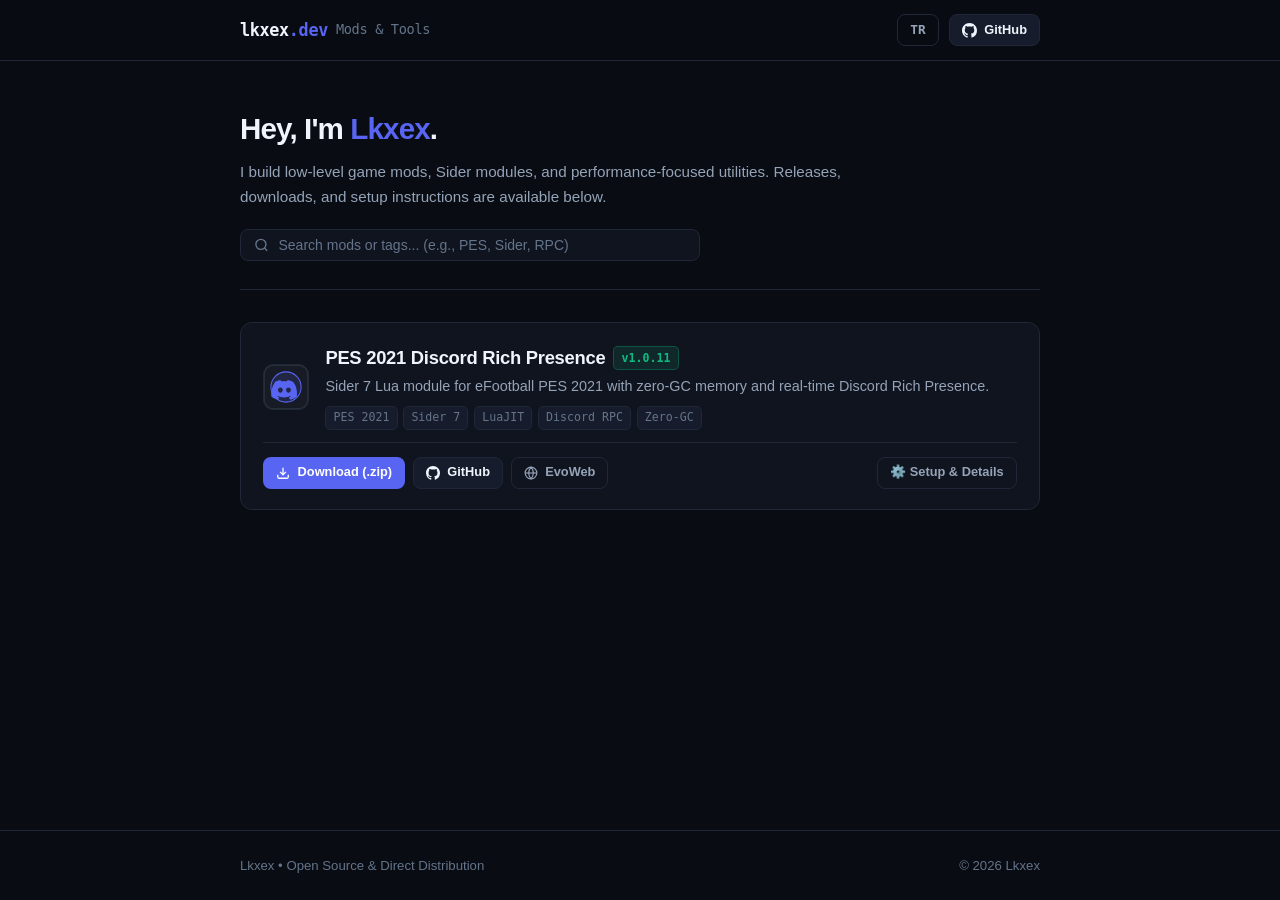
==== commit 6959eda9: "Tune button and icon proportions, card padding, and action alignment" ====
--- a/index.html
+++ b/index.html
@@ -98,17 +98,20 @@
     .btn {
       display: inline-flex;
       align-items: center;
+      justify-content: center;
       gap: 0.45rem;
       font-family: inherit;
-      font-size: 0.85rem;
+      font-size: 0.825rem;
       font-weight: 600;
-      padding: 0.45rem 0.85rem;
+      height: 34px;
+      padding: 0 0.85rem;
       border-radius: 8px;
       border: 1px solid transparent;
       cursor: pointer;
       transition: all 120ms ease;
       text-decoration: none;
       white-space: nowrap;
+      line-height: 1;
     }
     .btn-primary {
       background-color: var(--accent);
@@ -127,7 +130,8 @@
       border-color: var(--border-hover);
     }
     .btn-sm {
-      padding: 0.35rem 0.65rem;
+      height: 32px;
+      padding: 0 0.75rem;
       font-size: 0.8rem;
     }
     .btn-outline {
@@ -142,31 +146,32 @@
 
     /* Intro / Hero */
     .intro-section {
-      padding: 3rem 0 2rem;
+      padding: 2.75rem 0 1.75rem;
       border-bottom: 1px solid var(--border-subtle);
       margin-bottom: 2rem;
     }
     .intro-title {
-      font-size: 2rem;
+      font-size: 1.85rem;
       font-weight: 800;
       letter-spacing: -0.03em;
-      margin-bottom: 0.65rem;
+      margin-bottom: 0.5rem;
     }
     .intro-desc {
       color: var(--text-secondary);
-      font-size: 1rem;
-      max-width: 680px;
+      font-size: 0.95rem;
+      max-width: 620px;
       line-height: 1.6;
-      margin-bottom: 1.5rem;
+      margin-bottom: 1.25rem;
     }
     .search-box {
       display: flex;
       align-items: center;
       background: var(--bg-surface);
       border: 1px solid var(--border-subtle);
-      border-radius: 10px;
-      padding: 0.55rem 0.9rem;
-      gap: 0.65rem;
+      border-radius: 8px;
+      padding: 0.45rem 0.8rem;
+      gap: 0.6rem;
+      max-width: 460px;
       transition: border-color 150ms ease;
     }
     .search-box:focus-within {
@@ -177,7 +182,7 @@
       border: none;
       outline: none;
       color: var(--text-primary);
-      font-size: 0.9rem;
+      font-size: 0.875rem;
       width: 100%;
       font-family: inherit;
     }
@@ -189,31 +194,31 @@
     .mods-container {
       display: flex;
       flex-direction: column;
-      gap: 1.5rem;
-      margin-bottom: 4rem;
+      gap: 1.25rem;
+      margin-bottom: 3.5rem;
     }
     .mod-card {
       background: var(--bg-surface);
       border: 1px solid var(--border-subtle);
-      border-radius: 14px;
-      padding: 1.5rem;
+      border-radius: 12px;
+      padding: 1.25rem 1.4rem;
       transition: border-color 150ms ease, box-shadow 150ms ease;
     }
     .mod-card:hover {
       border-color: var(--border-hover);
-      box-shadow: 0 8px 24px -6px rgba(0, 0, 0, 0.4);
+      box-shadow: 0 6px 20px -4px rgba(0, 0, 0, 0.4);
     }
 
     .mod-card-header {
       display: flex;
-      gap: 1.15rem;
-      align-items: flex-start;
-      margin-bottom: 1rem;
+      gap: 1rem;
+      align-items: center;
+      margin-bottom: 0.75rem;
     }
     .mod-icon {
-      width: 56px;
-      height: 56px;
-      border-radius: 12px;
+      width: 46px;
+      height: 46px;
+      border-radius: 10px;
       object-fit: cover;
       background: var(--bg-surface-elevated);
       border: 1px solid var(--border-subtle);
@@ -226,30 +231,30 @@
     .mod-title-row {
       display: flex;
       align-items: center;
-      gap: 0.65rem;
+      gap: 0.5rem;
       flex-wrap: wrap;
-      margin-bottom: 0.25rem;
+      margin-bottom: 0.2rem;
     }
     .mod-title {
-      font-size: 1.25rem;
+      font-size: 1.15rem;
       font-weight: 700;
       letter-spacing: -0.015em;
     }
     .badge-version {
       font-family: var(--font-mono);
-      font-size: 0.75rem;
+      font-size: 0.725rem;
       font-weight: 700;
       color: var(--emerald);
       background: rgba(16, 185, 129, 0.12);
       border: 1px solid rgba(16, 185, 129, 0.3);
-      padding: 0.15rem 0.5rem;
-      border-radius: 6px;
+      padding: 0.1rem 0.45rem;
+      border-radius: 5px;
     }
     .mod-tagline {
-      font-size: 0.925rem;
+      font-size: 0.9rem;
       color: var(--text-secondary);
       line-height: 1.5;
-      margin-bottom: 0.65rem;
+      margin-bottom: 0.5rem;
     }
     .mod-tags {
       display: flex;
@@ -257,12 +262,12 @@
       gap: 0.35rem;
     }
     .tag-pill {
-      font-size: 0.75rem;
+      font-size: 0.725rem;
       font-family: var(--font-mono);
       background: var(--bg-surface-elevated);
       border: 1px solid var(--border-subtle);
       color: var(--text-muted);
-      padding: 0.15rem 0.45rem;
+      padding: 0.12rem 0.45rem;
       border-radius: 5px;
     }
 
@@ -270,16 +275,26 @@
     .mod-actions-row {
       display: flex;
       align-items: center;
-      justify-content: space-between;
-      gap: 0.75rem;
-      flex-wrap: wrap;
-      padding-top: 1rem;
-      border-top: 1px solid var(--border-subtle);
-    }
-    .mod-btn-group {
-      display: flex;
+      justify-content: flex-start;
       gap: 0.5rem;
       flex-wrap: wrap;
+      padding-top: 0.85rem;
+      border-top: 1px solid var(--border-subtle);
+    }
+    .mod-btn-group {
+      display: flex;
+      gap: 0.5rem;
+      flex-wrap: wrap;
+      align-items: center;
+    }
+    .toggle-details-btn {
+      margin-left: auto;
+    }
+    @media (max-width: 640px) {
+      .toggle-details-btn {
+        margin-left: 0;
+        width: 100%;
+      }
     }
 
     /* Mod Collapsible Detail */
@@ -545,7 +560,7 @@
         const downloadBtn = m.download_url ? `
           <a href="${escapeHTML(m.download_url)}" class="btn btn-sm btn-primary">
             <svg width="14" height="14" viewBox="0 0 24 24" fill="none" stroke="currentColor" stroke-width="2.2"><path d="M21 15v4a2 2 0 0 1-2 2H5a2 2 0 0 1-2-2v-4"/><polyline points="7 10 12 15 17 10"/><line x1="12" y1="15" x2="12" y2="3"/></svg>
-            ${escapeHTML(m.version || '')} ${t('btn_download_zip')}
+            ${t('btn_download_zip')}
           </a>
         ` : '';
 
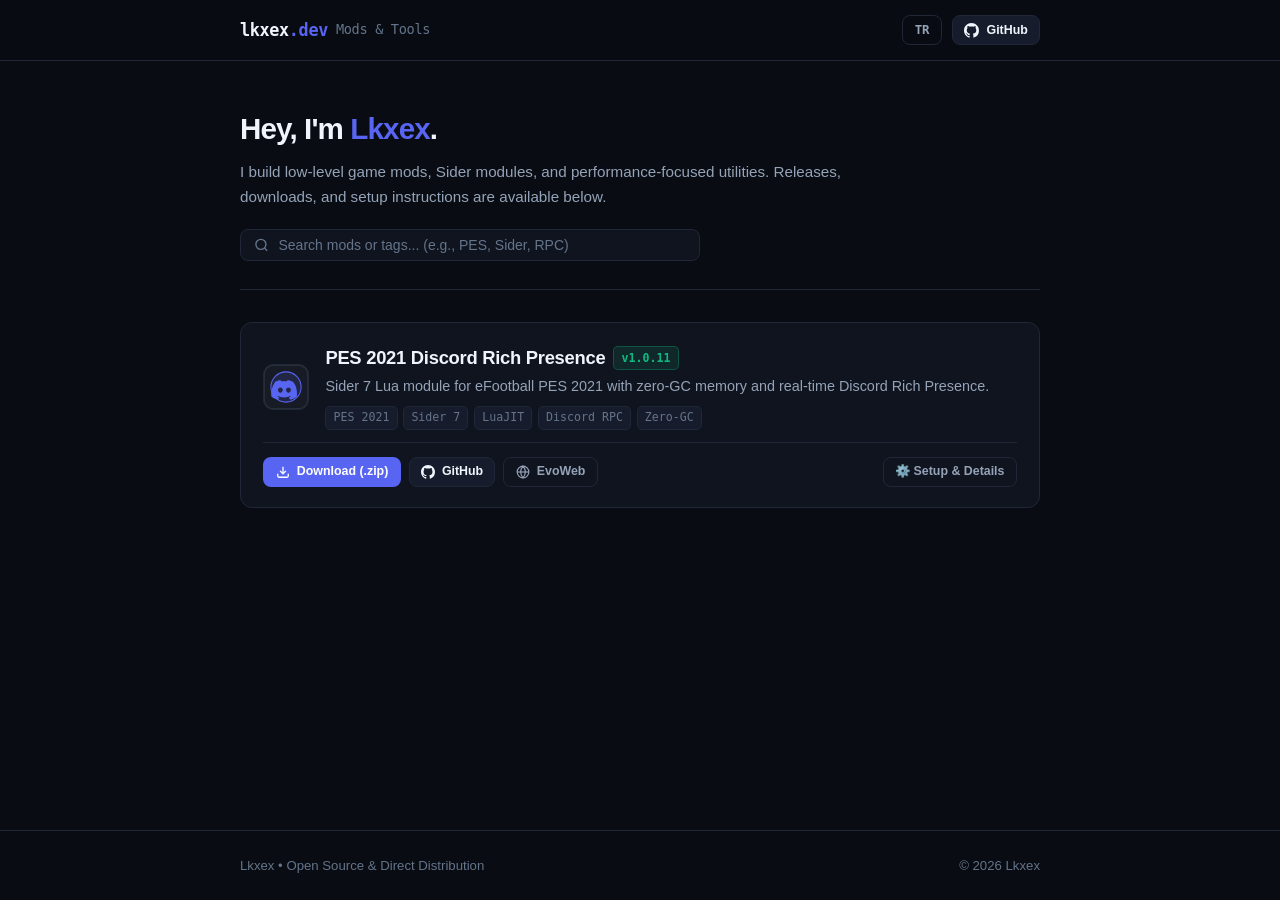
==== commit dc60edf2: "Embed prominent top admin bar and modal into index.html, update ModManager" ====
--- a/index.html
+++ b/index.html
@@ -56,6 +56,52 @@
       padding: 0 1.25rem;
     }
 
+    /* Top Admin Bar (Only active in editor/localhost) */
+    .admin-top-bar {
+      display: none;
+      background: #0d1527;
+      border-bottom: 1px solid #1e293b;
+      padding: 0.5rem 0;
+      position: sticky;
+      top: 0;
+      z-index: 100;
+      font-size: 0.8rem;
+    }
+    .admin-top-bar.active {
+      display: block;
+    }
+    .admin-bar-inner {
+      display: flex;
+      align-items: center;
+      justify-content: space-between;
+      flex-wrap: wrap;
+      gap: 0.65rem;
+    }
+    .admin-status {
+      display: flex;
+      align-items: center;
+      gap: 0.5rem;
+      font-weight: 700;
+      color: #38bdf8;
+      font-family: var(--font-mono);
+      font-size: 0.78rem;
+      letter-spacing: 0.04em;
+    }
+    .admin-dot {
+      width: 8px;
+      height: 8px;
+      border-radius: 50%;
+      background: #38bdf8;
+      box-shadow: 0 0 8px #38bdf8;
+      display: inline-block;
+    }
+    .admin-btn-group {
+      display: flex;
+      align-items: center;
+      gap: 0.5rem;
+      flex-wrap: wrap;
+    }
+
     /* Header */
     .site-header {
       border-bottom: 1px solid var(--border-subtle);
@@ -64,6 +110,9 @@
       position: sticky;
       top: 0;
       z-index: 50;
+    }
+    .admin-top-bar.active ~ .site-header {
+      top: 2.75rem;
     }
     .header-inner {
       display: flex;
@@ -129,10 +178,18 @@
       background-color: var(--bg-surface-hover);
       border-color: var(--border-hover);
     }
+    .btn-emerald {
+      background-color: var(--emerald);
+      color: #fff;
+      border: none;
+    }
+    .btn-emerald:hover {
+      background-color: #059669;
+    }
     .btn-sm {
-      height: 32px;
-      padding: 0 0.75rem;
-      font-size: 0.8rem;
+      height: 30px;
+      padding: 0 0.7rem;
+      font-size: 0.775rem;
     }
     .btn-outline {
       background: transparent;
@@ -377,6 +434,62 @@
       width: 1em;
     }
 
+    /* Modal Overlay */
+    .modal-overlay {
+      display: none;
+      position: fixed;
+      top: 0;
+      left: 0;
+      width: 100%;
+      height: 100%;
+      background: rgba(0, 0, 0, 0.75);
+      backdrop-filter: blur(8px);
+      z-index: 10000;
+      align-items: center;
+      justify-content: center;
+      padding: 16px;
+    }
+    .modal-box {
+      background: #10141e;
+      border: 1px solid #313e59;
+      border-radius: 14px;
+      width: 100%;
+      max-width: 580px;
+      max-height: 90vh;
+      display: flex;
+      flex-direction: column;
+      box-shadow: 0 16px 48px rgba(0, 0, 0, 0.8);
+      color: #f0f4fc;
+    }
+    .modal-header {
+      padding: 16px 20px;
+      border-bottom: 1px solid #1f2738;
+      display: flex;
+      justify-content: space-between;
+      align-items: center;
+    }
+    .modal-body {
+      padding: 20px;
+      overflow-y: auto;
+      display: flex;
+      flex-direction: column;
+      gap: 12px;
+      font-size: 0.875rem;
+    }
+    .form-input {
+      width: 100%;
+      background: #090c12;
+      border: 1px solid #1f2738;
+      border-radius: 6px;
+      padding: 8px 10px;
+      color: #fff;
+      font-family: inherit;
+    }
+    .form-input:focus {
+      border-color: var(--accent);
+      outline: none;
+    }
+
     /* Empty state */
     .empty-state {
       text-align: center;
@@ -403,6 +516,21 @@
   </style>
 </head>
 <body>
+
+  <!-- Top Admin Bar (Always visible in ModManager.exe & local preview) -->
+  <div id="admin-top-bar" class="admin-top-bar">
+    <div class="container admin-bar-inner">
+      <div class="admin-status">
+        <span class="admin-dot"></span>
+        <span>MOD YÖNETİCİSİ AKTİF</span>
+      </div>
+      <div class="admin-btn-group">
+        <button type="button" id="top-btn-add" class="btn btn-sm btn-primary">➕ Yeni Mod Ekle</button>
+        <button type="button" id="top-btn-refresh" class="btn btn-sm btn-secondary">🔄 Yenile</button>
+        <button type="button" id="top-btn-push" class="btn btn-sm btn-emerald">🚀 GitHub'a Canlıya Al</button>
+      </div>
+    </div>
+  </div>
 
   <!-- Site Header -->
   <header class="site-header">
@@ -455,6 +583,94 @@
 
   </main>
 
+  <!-- Mod Editor Modal -->
+  <div id="mod-editor-modal" class="modal-overlay">
+    <div class="modal-box">
+      <div class="modal-header">
+        <h3 id="modal-heading" style="font-size:1.15rem;font-weight:700;margin:0;">➕ Yeni Mod Ekle</h3>
+        <button id="modal-close-btn" style="background:transparent;border:none;color:#94a3b8;font-size:1.5rem;cursor:pointer;line-height:1;">&times;</button>
+      </div>
+      <form id="mod-edit-form" class="modal-body">
+        <input type="hidden" id="f-id" />
+        
+        <div>
+          <label style="display:block;font-weight:600;margin-bottom:4px;color:#94a3b8;">Mod Başlığı:</label>
+          <input type="text" id="f-title" required class="form-input" placeholder="Örn: PES 2021 Discord Rich Presence" />
+        </div>
+
+        <div style="display:flex;gap:10px;">
+          <div style="flex:1;">
+            <label style="display:block;font-weight:600;margin-bottom:4px;color:#94a3b8;">Sürüm:</label>
+            <input type="text" id="f-version" class="form-input" placeholder="v1.0.11" />
+          </div>
+          <div style="flex:1;">
+            <label style="display:block;font-weight:600;margin-bottom:4px;color:#94a3b8;">Küçük Resim / İkon:</label>
+            <div style="display:flex;gap:6px;">
+              <input type="text" id="f-icon" class="form-input" style="font-size:11px;" placeholder="./assets/images/icons/..." />
+              <button type="button" id="btn-pick-img" class="btn btn-sm btn-secondary" style="white-space:nowrap;font-size:11px;">📁 Gözat</button>
+            </div>
+            <select id="preset-icon-select" class="form-input" style="margin-top:5px;padding:4px 6px;font-size:11px;">
+              <option value="">⚡ Hazır İkon Seç...</option>
+              <option value="./assets/images/projects/pes2021-icon.svg">🎮 PES 2021 / Futbol</option>
+              <option value="./assets/images/icons/minecraft.svg">⛏️ Minecraft (Creeper)</option>
+              <option value="./assets/images/icons/minecraft-cube.svg">📦 Minecraft (Çimen Blok)</option>
+              <option value="./assets/images/icons/minecraft-pickaxe.svg">⛏️ Minecraft (Elmas Kazma)</option>
+              <option value="./assets/images/icons/discord.svg">💬 Discord Clyde</option>
+              <option value="./assets/images/icons/steam.svg">💨 Steam</option>
+              <option value="./assets/images/icons/gamepad.svg">🕹️ Gamepad / Konsol</option>
+              <option value="./assets/images/icons/lua.svg">🌙 Lua Modülü</option>
+              <option value="./assets/images/icons/python.svg">🐍 Python</option>
+              <option value="./assets/images/icons/csharp.svg">⚡ C# / .NET</option>
+              <option value="./assets/images/icons/plugin.svg">🔌 Eklenti / Plugin</option>
+              <option value="./assets/images/icons/tools.svg">🛠️ Araçlar / Wrench</option>
+              <option value="./assets/images/icons/terminal.svg">💻 Terminal</option>
+              <option value="./assets/images/icons/windows.svg">🪟 Windows</option>
+            </select>
+          </div>
+        </div>
+
+        <div>
+          <label style="display:block;font-weight:600;margin-bottom:4px;color:#94a3b8;">Açıklama (Türkçe):</label>
+          <textarea id="f-tagline-tr" rows="2" class="form-input" style="resize:vertical;" placeholder="Modun ne yaptığını kısaca anlatın..."></textarea>
+        </div>
+
+        <div>
+          <label style="display:block;font-weight:600;margin-bottom:4px;color:#94a3b8;">Açıklama (İngilizce):</label>
+          <textarea id="f-tagline-en" rows="2" class="form-input" style="resize:vertical;" placeholder="Brief description in English..."></textarea>
+        </div>
+
+        <div style="display:flex;gap:10px;">
+          <div style="flex:1;">
+            <label style="display:block;font-weight:600;margin-bottom:4px;color:#94a3b8;">İndirme Linki (.zip):</label>
+            <input type="url" id="f-download" class="form-input" placeholder="https://github.com/.../release.zip" />
+          </div>
+          <div style="flex:1;">
+            <label style="display:block;font-weight:600;margin-bottom:4px;color:#94a3b8;">GitHub Linki:</label>
+            <input type="url" id="f-github" class="form-input" placeholder="https://github.com/..." />
+          </div>
+        </div>
+
+        <div>
+          <label style="display:block;font-weight:600;margin-bottom:4px;color:#94a3b8;">Kurulum Satırı (sider.ini / config):</label>
+          <input type="text" id="f-install" class="form-input" style="color:#79c0ff;font-family:var(--font-mono);" placeholder='lua.module = "discord_rpc.lua"' />
+        </div>
+
+        <div>
+          <label style="display:block;font-weight:600;margin-bottom:4px;color:#94a3b8;">Etiketler (Virgülle ayırın):</label>
+          <input type="text" id="f-tags" class="form-input" placeholder="PES 2021, Sider 7, Discord RPC" />
+        </div>
+
+        <div style="display:flex;justify-content:space-between;align-items:center;margin-top:10px;padding-top:12px;border-top:1px solid #1f2738;">
+          <button type="button" id="btn-delete-mod" style="display:none;background:#ef4444;border:none;color:#fff;padding:7px 12px;border-radius:6px;cursor:pointer;font-weight:600;">🗑️ Bu Modu Sil</button>
+          <div style="display:flex;gap:8px;margin-left:auto;">
+            <button type="button" id="btn-cancel-modal" class="btn btn-secondary">İptal</button>
+            <button type="submit" class="btn btn-emerald">💾 Kaydet</button>
+          </div>
+        </div>
+      </form>
+    </div>
+  </div>
+
   <!-- Footer -->
   <footer class="site-footer">
     <div class="container footer-inner">
@@ -468,6 +684,7 @@
     import { applyLanguage, getLanguage, setLanguage, t } from './assets/js/i18n.js';
 
     let allMods = [];
+    const isEditor = window.pywebview || location.hostname === '127.0.0.1' || location.hostname === 'localhost' || location.protocol === 'file:';
 
     // Fallback data in case of file:// protocol restriction on fetch
     const fallbackMods = [
@@ -564,8 +781,8 @@
           </a>
         ` : '';
 
-        // Edit button if in PyWebView manager
-        const editBtn = (window.pywebview && window.pywebview.api) ? `
+        // Edit button always visible when in editor/localhost
+        const editBtn = isEditor ? `
           <button type="button" class="btn btn-sm btn-outline btn-edit-mod" data-id="${escapeHTML(m.id)}" style="color: var(--amber); border-color: rgba(245, 158, 11, 0.4);">
             ✏️ Düzenle
           </button>
@@ -674,7 +891,7 @@
         });
       });
 
-      // Wire up edit buttons for PyWebView
+      // Wire up edit buttons
       document.querySelectorAll('.btn-edit-mod').forEach(btn => {
         btn.addEventListener('click', () => {
           const modId = btn.getAttribute('data-id');
@@ -691,6 +908,174 @@
       return str.replace(/&/g, '&amp;').replace(/</g, '&lt;').replace(/>/g, '&gt;').replace(/"/g, '&quot;').replace(/'/g, '&#039;');
     }
 
+    // Modal & Editor Handlers
+    function setupEditor() {
+      const modal = document.getElementById('mod-editor-modal');
+      const topBar = document.getElementById('admin-top-bar');
+
+      if (isEditor && topBar) {
+        topBar.classList.add('active');
+      }
+
+      window.openModEditorModal = function(mod = null) {
+        if (!modal) return;
+        modal.style.display = 'flex';
+        if (mod) {
+          document.getElementById('modal-heading').textContent = '✏️ Mod Düzenle: ' + mod.title;
+          document.getElementById('f-id').value = mod.id || '';
+          document.getElementById('f-title').value = mod.title || '';
+          document.getElementById('f-version').value = mod.version || '';
+          document.getElementById('f-icon').value = mod.icon || '';
+          document.getElementById('f-tagline-tr').value = mod.tagline_tr || '';
+          document.getElementById('f-tagline-en').value = mod.tagline_en || '';
+          document.getElementById('f-download').value = mod.download_url || '';
+          document.getElementById('f-github').value = mod.github_url || '';
+          document.getElementById('f-install').value = mod.install_code || '';
+          document.getElementById('f-tags').value = (mod.tags || []).join(', ');
+          document.getElementById('btn-delete-mod').style.display = 'inline-block';
+        } else {
+          document.getElementById('modal-heading').textContent = '➕ Yeni Mod Ekle';
+          document.getElementById('mod-edit-form').reset();
+          document.getElementById('f-id').value = '';
+          document.getElementById('f-icon').value = './assets/images/projects/pes2021-icon.svg';
+          document.getElementById('btn-delete-mod').style.display = 'none';
+        }
+      };
+
+      const closeModal = () => { if (modal) modal.style.display = 'none'; };
+      const closeBtn = document.getElementById('modal-close-btn');
+      const cancelBtn = document.getElementById('btn-cancel-modal');
+      if (closeBtn) closeBtn.onclick = closeModal;
+      if (cancelBtn) cancelBtn.onclick = closeModal;
+
+      // Preset icon change
+      const presetSelect = document.getElementById('preset-icon-select');
+      if (presetSelect) {
+        presetSelect.onchange = (e) => {
+          if (e.target.value) {
+            document.getElementById('f-icon').value = e.target.value;
+          }
+        };
+      }
+
+      // Image picker button
+      const pickBtn = document.getElementById('btn-pick-img');
+      if (pickBtn) {
+        pickBtn.onclick = async () => {
+          if (window.pywebview && window.pywebview.api) {
+            const res = await window.pywebview.api.pick_image();
+            if (res.success && res.path) {
+              document.getElementById('f-icon').value = res.path;
+            }
+          } else {
+            const path = prompt('Resim dosya yolunu girin (örn: ./assets/images/icons/minecraft.svg):', './assets/images/icons/');
+            if (path) document.getElementById('f-icon').value = path;
+          }
+        };
+      }
+
+      // Form submit
+      const form = document.getElementById('mod-edit-form');
+      if (form) {
+        form.onsubmit = async (e) => {
+          e.preventDefault();
+          const idVal = document.getElementById('f-id').value.trim();
+          const titleVal = document.getElementById('f-title').value.trim();
+          const tagsArr = document.getElementById('f-tags').value.split(',').map(s => s.trim()).filter(Boolean);
+
+          const modObj = {
+            id: idVal || titleVal.toLowerCase().replace(/[^a-z0-9]+/g, '-'),
+            title: titleVal,
+            version: document.getElementById('f-version').value.trim(),
+            updated: new Date().toISOString().split('T')[0],
+            icon: document.getElementById('f-icon').value.trim() || './assets/images/projects/pes2021-icon.svg',
+            tagline_tr: document.getElementById('f-tagline-tr').value.trim(),
+            tagline_en: document.getElementById('f-tagline-en').value.trim(),
+            download_url: document.getElementById('f-download').value.trim(),
+            github_url: document.getElementById('f-github').value.trim(),
+            install_code: document.getElementById('f-install').value.trim(),
+            tags: tagsArr,
+            hotkeys: [],
+            features_tr: [],
+            features_en: []
+          };
+
+          if (window.pywebview && window.pywebview.api) {
+            const res = await window.pywebview.api.save_mod(modObj);
+            if (res.success) {
+              closeModal();
+              loadMods();
+            } else {
+              alert('Hata: ' + res.error);
+            }
+          } else {
+            // Local fallback simulation
+            const idx = allMods.findIndex(m => m.id === modObj.id);
+            if (idx >= 0) allMods[idx] = modObj;
+            else allMods.unshift(modObj);
+            closeModal();
+            renderMods();
+          }
+        };
+      }
+
+      // Delete mod
+      const delBtn = document.getElementById('btn-delete-mod');
+      if (delBtn) {
+        delBtn.onclick = async () => {
+          const idVal = document.getElementById('f-id').value.trim();
+          if (!idVal) return;
+          if (confirm('Bu modu silmek istediğinize emin misiniz?')) {
+            if (window.pywebview && window.pywebview.api) {
+              const res = await window.pywebview.api.delete_mod(idVal);
+              if (res.success) {
+                closeModal();
+                loadMods();
+              } else {
+                alert('Hata: ' + res.error);
+              }
+            } else {
+              allMods = allMods.filter(m => m.id !== idVal);
+              closeModal();
+              renderMods();
+            }
+          }
+        };
+      }
+
+      // Top bar button actions
+      const topAddBtn = document.getElementById('top-btn-add');
+      if (topAddBtn) topAddBtn.onclick = () => window.openModEditorModal();
+
+      const topRefreshBtn = document.getElementById('top-btn-refresh');
+      if (topRefreshBtn) topRefreshBtn.onclick = () => loadMods();
+
+      const topPushBtn = document.getElementById('top-btn-push');
+      if (topPushBtn) {
+        topPushBtn.onclick = async () => {
+          if (window.pywebview && window.pywebview.api) {
+            topPushBtn.textContent = '⏳ Gönderiliyor...';
+            topPushBtn.disabled = true;
+            try {
+              const res = await window.pywebview.api.publish_github();
+              if (res.success) {
+                alert('✅ ' + res.message);
+              } else {
+                alert('❌ Hata: ' + res.error);
+              }
+            } catch(e) {
+              alert('❌ Hata: ' + e);
+            } finally {
+              topPushBtn.textContent = '🚀 GitHub\'a Canlıya Al';
+              topPushBtn.disabled = false;
+            }
+          } else {
+            alert('Bu özellik ModManager.exe uygulaması içinden çalışır.');
+          }
+        };
+      }
+    }
+
     // Initialize UI
     document.addEventListener('DOMContentLoaded', () => {
       applyLanguage();
@@ -714,6 +1099,7 @@
       const yearEl = document.getElementById('current-year');
       if (yearEl) yearEl.textContent = new Date().getFullYear();
 
+      setupEditor();
       loadMods();
     });
 
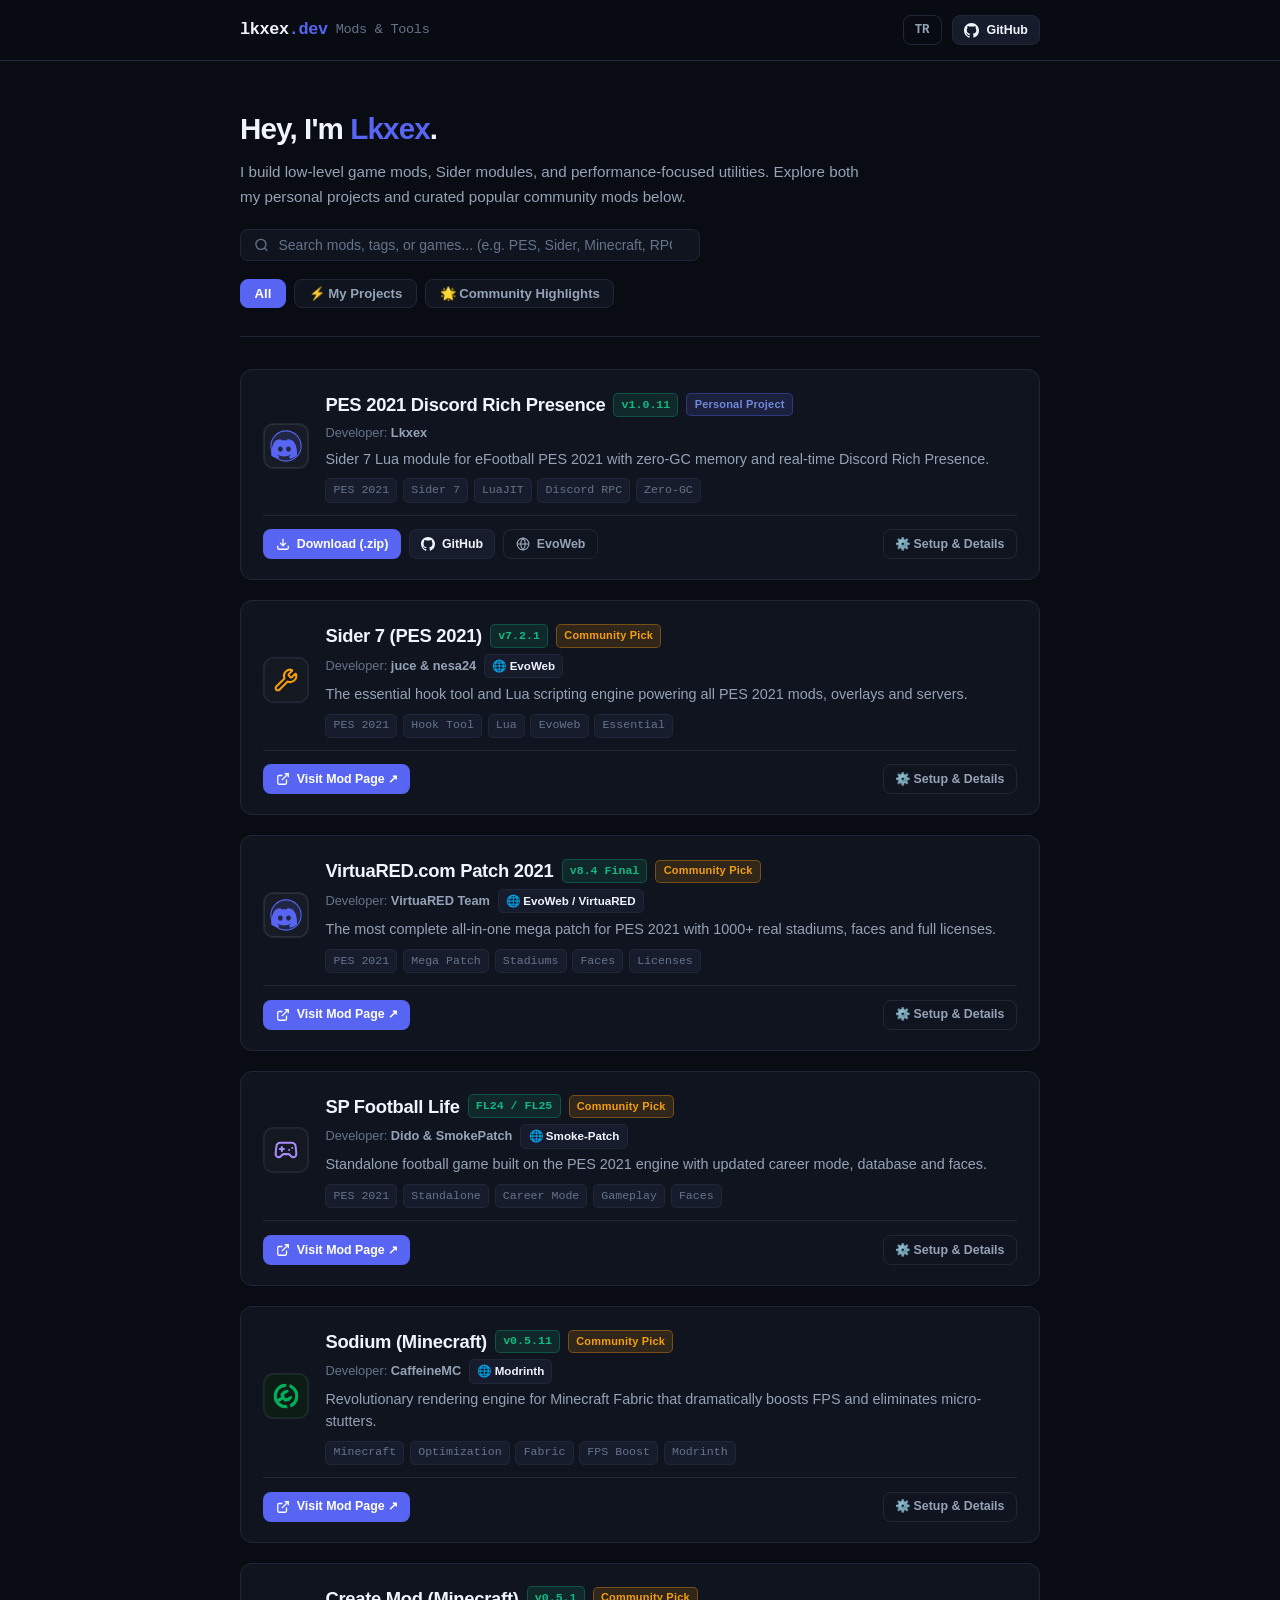
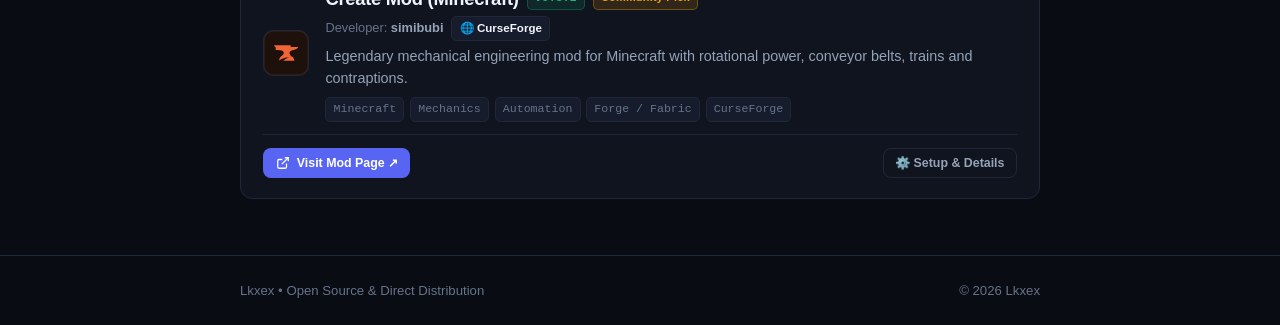
==== commit a6847df9: "feat: native C# desktop ModManager.exe (zero-Python), popular community mods showcase, and filter ta" ====
--- a/index.html
+++ b/index.html
@@ -247,6 +247,77 @@
       color: var(--text-muted);
     }
 
+    /* Tabs / Filter Navigation */
+    .tabs-container {
+      display: flex;
+      align-items: center;
+      gap: 0.5rem;
+      margin-top: 1.1rem;
+      flex-wrap: wrap;
+    }
+    .tab-btn {
+      background: var(--bg-surface);
+      border: 1px solid var(--border-subtle);
+      color: var(--text-secondary);
+      padding: 0.38rem 0.85rem;
+      border-radius: 8px;
+      font-size: 0.825rem;
+      font-weight: 600;
+      cursor: pointer;
+      transition: all 120ms ease;
+      font-family: inherit;
+    }
+    .tab-btn:hover {
+      background: var(--bg-surface-elevated);
+      color: var(--text-primary);
+      border-color: var(--border-hover);
+    }
+    .tab-btn.active {
+      background: var(--accent);
+      color: #fff;
+      border-color: var(--accent);
+    }
+    .badge-type {
+      font-size: 0.685rem;
+      font-weight: 700;
+      padding: 0.12rem 0.45rem;
+      border-radius: 5px;
+      letter-spacing: 0.02em;
+    }
+    .badge-personal {
+      background: rgba(88, 101, 242, 0.15);
+      color: #7289da;
+      border: 1px solid rgba(88, 101, 242, 0.35);
+    }
+    .badge-community {
+      background: rgba(245, 158, 11, 0.14);
+      color: #f59e0b;
+      border: 1px solid rgba(245, 158, 11, 0.35);
+    }
+    .badge-platform {
+      display: inline-flex;
+      align-items: center;
+      gap: 0.3rem;
+      background: var(--bg-surface-elevated);
+      border: 1px solid var(--border-subtle);
+      color: var(--text-primary);
+      font-size: 0.725rem;
+      font-weight: 600;
+      padding: 0.12rem 0.45rem;
+      border-radius: 5px;
+    }
+    .mod-author-row {
+      display: flex;
+      align-items: center;
+      gap: 0.5rem;
+      margin-bottom: 0.35rem;
+      font-size: 0.8rem;
+      color: var(--text-muted);
+    }
+    .mod-author-row strong {
+      color: var(--text-secondary);
+    }
+
     /* Mods Grid / List */
     .mods-container {
       display: flex;
@@ -572,7 +643,14 @@
           <circle cx="11" cy="11" r="8"/>
           <line x1="21" y1="21" x2="16.65" y2="16.65"/>
         </svg>
-        <input type="search" id="mod-search" placeholder="Mod veya etiket ara... (Örn: PES, Sider, RPC)" data-i18n="search_placeholder" autocomplete="off" />
+        <input type="search" id="mod-search" placeholder="Mod, etiket veya oyun ara... (Örn: PES, Sider, Minecraft, RPC)" data-i18n="search_placeholder" autocomplete="off" />
+      </div>
+
+      <!-- Category / Type Filter Tabs -->
+      <div class="tabs-container" id="mod-tabs">
+        <button type="button" class="tab-btn active" data-tab="all" data-i18n="tab_all">Tümü</button>
+        <button type="button" class="tab-btn" data-tab="personal" data-i18n="tab_personal">⚡ Kendi Modlarım</button>
+        <button type="button" class="tab-btn" data-tab="community" data-i18n="tab_community">🌟 Popüler Topluluk Modları</button>
       </div>
     </section>
 
@@ -593,9 +671,34 @@
       <form id="mod-edit-form" class="modal-body">
         <input type="hidden" id="f-id" />
         
+        <div style="display:flex;gap:10px;">
+          <div style="flex:1;">
+            <label style="display:block;font-weight:600;margin-bottom:4px;color:#94a3b8;">Mod Türü:</label>
+            <select id="f-type" class="form-input">
+              <option value="personal">⚡ Kendi Modum (Geliştirici)</option>
+              <option value="community">🌟 Popüler Topluluk Modu</option>
+            </select>
+          </div>
+          <div style="flex:1;">
+            <label style="display:block;font-weight:600;margin-bottom:4px;color:#94a3b8;">Geliştirici / Yazar:</label>
+            <input type="text" id="f-author" class="form-input" placeholder="Örn: Lkxex veya juce & nesa24" />
+          </div>
+        </div>
+
         <div>
           <label style="display:block;font-weight:600;margin-bottom:4px;color:#94a3b8;">Mod Başlığı:</label>
           <input type="text" id="f-title" required class="form-input" placeholder="Örn: PES 2021 Discord Rich Presence" />
+        </div>
+
+        <div style="display:flex;gap:10px;">
+          <div style="flex:1;">
+            <label style="display:block;font-weight:600;margin-bottom:4px;color:#94a3b8;">Platform Adı (Opsiyonel):</label>
+            <input type="text" id="f-platform" class="form-input" placeholder="Örn: EvoWeb, Modrinth, CurseForge" />
+          </div>
+          <div style="flex:1;">
+            <label style="display:block;font-weight:600;margin-bottom:4px;color:#94a3b8;">Mod Sayfası URL (Opsiyonel):</label>
+            <input type="url" id="f-platform-url" class="form-input" placeholder="https://..." />
+          </div>
         </div>
 
         <div style="display:flex;gap:10px;">
@@ -625,6 +728,14 @@
               <option value="./assets/images/icons/tools.svg">🛠️ Araçlar / Wrench</option>
               <option value="./assets/images/icons/terminal.svg">💻 Terminal</option>
               <option value="./assets/images/icons/windows.svg">🪟 Windows</option>
+              <option value="./assets/images/icons/github.svg">🐙 GitHub</option>
+              <option value="./assets/images/icons/unity.svg">🕹️ Unity</option>
+              <option value="./assets/images/icons/unreal.svg">🔥 Unreal Engine</option>
+              <option value="./assets/images/icons/curseforge.svg">🔥 CurseForge</option>
+              <option value="./assets/images/icons/modrinth.svg">🌿 Modrinth</option>
+              <option value="./assets/images/icons/gamebanana.svg">🍌 GameBanana</option>
+              <option value="./assets/images/icons/java.svg">☕ Java</option>
+              <option value="./assets/images/icons/cplusplus.svg">⚙️ C++</option>
             </select>
           </div>
         </div>
@@ -735,18 +846,27 @@
       renderMods();
     }
 
+    let currentTab = 'all';
+
     function renderMods(filterQuery = '') {
       const container = document.getElementById('mods-container');
       const lang = getLanguage();
       const q = filterQuery.toLowerCase().trim();
 
       const filtered = allMods.filter(m => {
+        // Tab filtering
+        if (currentTab === 'personal' && m.type === 'community') return false;
+        if (currentTab === 'community' && m.type !== 'community') return false;
+
+        // Search query filtering
         if (!q) return true;
         const title = (m.title || '').toLowerCase();
         const tagTr = (m.tagline_tr || '').toLowerCase();
         const tagEn = (m.tagline_en || '').toLowerCase();
         const tags = (m.tags || []).join(' ').toLowerCase();
-        return title.includes(q) || tagTr.includes(q) || tagEn.includes(q) || tags.includes(q);
+        const author = (m.author || '').toLowerCase();
+        const platform = (m.platform || '').toLowerCase();
+        return title.includes(q) || tagTr.includes(q) || tagEn.includes(q) || tags.includes(q) || author.includes(q) || platform.includes(q);
       });
 
       if (filtered.length === 0) {
@@ -755,10 +875,48 @@
       }
 
       container.innerHTML = filtered.map(m => {
+        const isCommunity = m.type === 'community';
         const tagline = (lang === 'en' && m.tagline_en) ? m.tagline_en : m.tagline_tr;
         const features = (lang === 'en' && m.features_en) ? m.features_en : (m.features_tr || []);
         const hotkeys = m.hotkeys || [];
         const tagsHTML = (m.tags || []).map(tag => `<span class="tag-pill">${escapeHTML(tag)}</span>`).join('');
+
+        const typeBadge = isCommunity 
+          ? `<span class="badge-type badge-community">${t('badge_community')}</span>` 
+          : `<span class="badge-type badge-personal">${t('badge_personal')}</span>`;
+
+        const authorRow = (m.author || m.platform) ? `
+          <div class="mod-author-row">
+            ${m.author ? `<span>${t('label_developer')} <strong>${escapeHTML(m.author)}</strong></span>` : ''}
+            ${m.platform ? `<span class="badge-platform">🌐 ${escapeHTML(m.platform)}</span>` : ''}
+          </div>
+        ` : '';
+
+        // Primary & external buttons
+        let primaryBtn = '';
+        if (isCommunity && (m.platform_url || m.download_url)) {
+          const url = m.platform_url || m.download_url;
+          primaryBtn = `
+            <a href="${escapeHTML(url)}" target="_blank" rel="noopener noreferrer" class="btn btn-sm btn-primary">
+              <svg width="14" height="14" viewBox="0 0 24 24" fill="none" stroke="currentColor" stroke-width="2.2"><path d="M18 13v6a2 2 0 0 1-2 2H5a2 2 0 0 1-2-2V8a2 2 0 0 1 2-2h6"/><polyline points="15 3 21 3 21 9"/><line x1="10" y1="14" x2="21" y2="3"/></svg>
+              ${t('btn_visit_mod')}
+            </a>
+          `;
+        } else if (m.download_url) {
+          primaryBtn = `
+            <a href="${escapeHTML(m.download_url)}" class="btn btn-sm btn-primary">
+              <svg width="14" height="14" viewBox="0 0 24 24" fill="none" stroke="currentColor" stroke-width="2.2"><path d="M21 15v4a2 2 0 0 1-2 2H5a2 2 0 0 1-2-2v-4"/><polyline points="7 10 12 15 17 10"/><line x1="12" y1="15" x2="12" y2="3"/></svg>
+              ${t('btn_download_zip')}
+            </a>
+          `;
+        }
+
+        const githubBtn = m.github_url ? `
+          <a href="${escapeHTML(m.github_url)}" target="_blank" rel="noopener noreferrer" class="btn btn-sm btn-secondary">
+            <svg width="14" height="14" viewBox="0 0 16 16" fill="currentColor"><path d="M8 0C3.58 0 0 3.58 0 8c0 3.54 2.29 6.53 5.47 7.59.4.07.55-.17.55-.38 0-.19-.01-.82-.01-1.49-2.01.37-2.53-.49-2.69-.94-.09-.23-.48-.94-.82-1.13-.28-.15-.68-.52-.01-.53.63-.01 1.08.58 1.23.82.72 1.21 1.87.87 2.33.66.07-.52.28-.87.51-1.07-1.78-.2-3.64-.89-3.64-3.95 0-.87.31-1.59.82-2.15-.08-.2-.36-1.02.08-2.12 0 0 .67-.21 2.2.82.64-.18 1.32-.27 2-.27.68 0 1.36.09 2 .27 1.53-1.04 2.2-.82 2.2-.82.44 1.1.16 1.92.08 2.12.51.56.82 1.27.82 2.15 0 3.07-1.87 3.75-3.65 3.95.29.25.54.73.54 1.48 0 1.07-.01 1.93-.01 2.2 0 .21.15.46.55.38A8.013 8.013 0 0016 8c0-4.42-3.58-8-8-8z"/></svg>
+            ${t('btn_github')}
+          </a>
+        ` : '';
 
         const evowebBtn = m.evoweb_url ? `
           <a href="${escapeHTML(m.evoweb_url)}" target="_blank" rel="noopener noreferrer" class="btn btn-sm btn-outline">
@@ -767,24 +925,17 @@
           </a>
         ` : '';
 
-        const githubBtn = m.github_url ? `
-          <a href="${escapeHTML(m.github_url)}" target="_blank" rel="noopener noreferrer" class="btn btn-sm btn-secondary">
-            <svg width="14" height="14" viewBox="0 0 16 16" fill="currentColor"><path d="M8 0C3.58 0 0 3.58 0 8c0 3.54 2.29 6.53 5.47 7.59.4.07.55-.17.55-.38 0-.19-.01-.82-.01-1.49-2.01.37-2.53-.49-2.69-.94-.09-.23-.48-.94-.82-1.13-.28-.15-.68-.52-.01-.53.63-.01 1.08.58 1.23.82.72 1.21 1.87.87 2.33.66.07-.52.28-.87.51-1.07-1.78-.2-3.64-.89-3.64-3.95 0-.87.31-1.59.82-2.15-.08-.2-.36-1.02.08-2.12 0 0 .67-.21 2.2.82.64-.18 1.32-.27 2-.27.68 0 1.36.09 2 .27 1.53-1.04 2.2-.82 2.2-.82.44 1.1.16 1.92.08 2.12.51.56.82 1.27.82 2.15 0 3.07-1.87 3.75-3.65 3.95.29.25.54.73.54 1.48 0 1.07-.01 1.93-.01 2.2 0 .21.15.46.55.38A8.013 8.013 0 0016 8c0-4.42-3.58-8-8-8z"/></svg>
-            ${t('btn_github')}
-          </a>
-        ` : '';
-
-        const downloadBtn = m.download_url ? `
-          <a href="${escapeHTML(m.download_url)}" class="btn btn-sm btn-primary">
-            <svg width="14" height="14" viewBox="0 0 24 24" fill="none" stroke="currentColor" stroke-width="2.2"><path d="M21 15v4a2 2 0 0 1-2 2H5a2 2 0 0 1-2-2v-4"/><polyline points="7 10 12 15 17 10"/><line x1="12" y1="15" x2="12" y2="3"/></svg>
-            ${t('btn_download_zip')}
-          </a>
-        ` : '';
-
         // Edit button always visible when in editor/localhost
         const editBtn = isEditor ? `
           <button type="button" class="btn btn-sm btn-outline btn-edit-mod" data-id="${escapeHTML(m.id)}" style="color: var(--amber); border-color: rgba(245, 158, 11, 0.4);">
             ✏️ Düzenle
+          </button>
+        ` : '';
+
+        const hasDetails = m.install_code || hotkeys.length > 0 || features.length > 0;
+        const toggleDetailsBtn = hasDetails ? `
+          <button type="button" class="btn btn-sm btn-outline toggle-details-btn" data-target="details-${escapeHTML(m.id)}">
+            ${t('btn_details_open')}
           </button>
         ` : '';
 
@@ -834,7 +985,9 @@
                 <div class="mod-title-row">
                   <h2 class="mod-title">${escapeHTML(m.title)}</h2>
                   ${m.version ? `<span class="badge-version">${escapeHTML(m.version)}</span>` : ''}
+                  ${typeBadge}
                 </div>
+                ${authorRow}
                 <p class="mod-tagline">${escapeHTML(tagline)}</p>
                 <div class="mod-tags">${tagsHTML}</div>
               </div>
@@ -842,21 +995,20 @@
 
             <div class="mod-actions-row">
               <div class="mod-btn-group">
-                ${downloadBtn}
+                ${primaryBtn}
                 ${githubBtn}
                 ${evowebBtn}
                 ${editBtn}
               </div>
-              <button type="button" class="btn btn-sm btn-outline toggle-details-btn" data-target="details-${escapeHTML(m.id)}">
-                ${t('btn_details_open')}
-              </button>
+              ${toggleDetailsBtn}
             </div>
 
+            ${hasDetails ? `
             <div class="mod-details" id="details-${escapeHTML(m.id)}">
               ${installHTML}
               ${hotkeysHTML}
               ${featuresHTML}
-            </div>
+            </div>` : ''}
           </article>
         `;
       }).join('');
@@ -923,6 +1075,10 @@
         if (mod) {
           document.getElementById('modal-heading').textContent = '✏️ Mod Düzenle: ' + mod.title;
           document.getElementById('f-id').value = mod.id || '';
+          document.getElementById('f-type').value = mod.type || 'personal';
+          document.getElementById('f-author').value = mod.author || '';
+          document.getElementById('f-platform').value = mod.platform || '';
+          document.getElementById('f-platform-url').value = mod.platform_url || '';
           document.getElementById('f-title').value = mod.title || '';
           document.getElementById('f-version').value = mod.version || '';
           document.getElementById('f-icon').value = mod.icon || '';
@@ -937,6 +1093,10 @@
           document.getElementById('modal-heading').textContent = '➕ Yeni Mod Ekle';
           document.getElementById('mod-edit-form').reset();
           document.getElementById('f-id').value = '';
+          document.getElementById('f-type').value = 'personal';
+          document.getElementById('f-author').value = '';
+          document.getElementById('f-platform').value = '';
+          document.getElementById('f-platform-url').value = '';
           document.getElementById('f-icon').value = './assets/images/projects/pes2021-icon.svg';
           document.getElementById('btn-delete-mod').style.display = 'none';
         }
@@ -985,6 +1145,10 @@
 
           const modObj = {
             id: idVal || titleVal.toLowerCase().replace(/[^a-z0-9]+/g, '-'),
+            type: document.getElementById('f-type').value,
+            author: document.getElementById('f-author').value.trim(),
+            platform: document.getElementById('f-platform').value.trim(),
+            platform_url: document.getElementById('f-platform-url').value.trim(),
             title: titleVal,
             version: document.getElementById('f-version').value.trim(),
             updated: new Date().toISOString().split('T')[0],
@@ -1096,6 +1260,16 @@
         });
       }
 
+      // Tab switching
+      document.querySelectorAll('.tab-btn').forEach(btn => {
+        btn.addEventListener('click', () => {
+          document.querySelectorAll('.tab-btn').forEach(b => b.classList.remove('active'));
+          btn.classList.add('active');
+          currentTab = btn.getAttribute('data-tab');
+          renderMods(searchInput ? searchInput.value : '');
+        });
+      });
+
       const yearEl = document.getElementById('current-year');
       if (yearEl) yearEl.textContent = new Date().getFullYear();
 
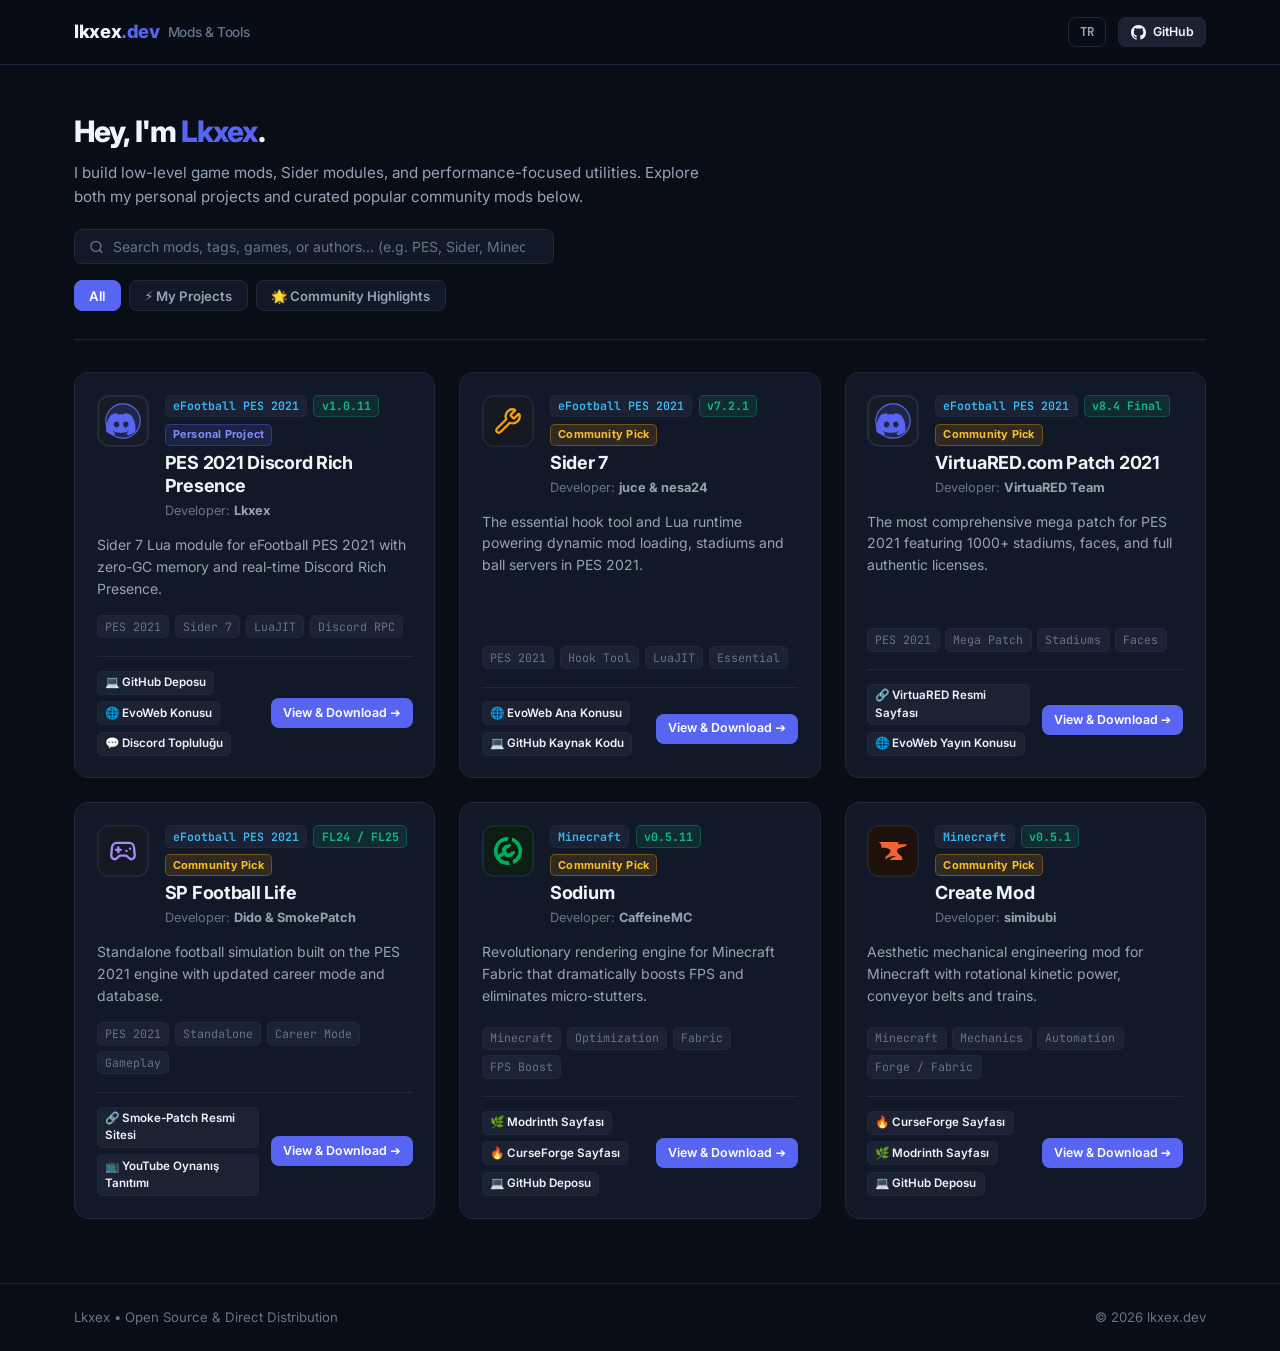
==== commit 3467510d: "feat: complete overhaul - modern mod showcase modal (Modrinth/Steam Workshop style), multi-platform " ====
--- a/index.html
+++ b/index.html
@@ -3,28 +3,33 @@
 <head>
   <meta charset="UTF-8" />
   <meta name="viewport" content="width=device-width, initial-scale=1.0" />
-  <title>Lkxex / Modlar &amp; Projeler</title>
-  <meta name="description" content="Lkxex - Oyun modları, Sider eklentileri ve performans odaklı araçlar." />
+  <title data-i18n="site_title">Lkxex / Modlar &amp; Projeler</title>
   
-  <link rel="icon" type="image/svg+xml" href="./assets/images/projects/pes2021-icon.svg" />
+  <meta name="description" content="Lkxex tarafından geliştirilen oyun modları, Sider 7 modülleri ve popüler topluluk modları vitrini." />
+  <link rel="icon" type="image/svg+xml" href="./favicon.svg" />
   
+  <link rel="preconnect" href="https://fonts.googleapis.com" />
+  <link rel="preconnect" href="https://fonts.gstatic.com" crossorigin />
+  <link href="https://fonts.googleapis.com/css2?family=Inter:wght@400;500;600;700;800&family=JetBrains+Mono:wght@400;500;600;700&display=swap" rel="stylesheet" />
+
   <style>
     :root {
-      --bg-base: #090c12;
-      --bg-surface: #10141e;
-      --bg-surface-elevated: #161c2b;
-      --bg-surface-hover: #1c2436;
-      --border-subtle: #1f2738;
-      --border-hover: #313e59;
-      --text-primary: #f0f4fc;
+      --bg-base: #090d16;
+      --bg-surface: #111827;
+      --bg-surface-elevated: #1a2234;
+      --bg-surface-hover: #222d42;
+      --border-subtle: #1e293d;
+      --border-hover: #334155;
+      --text-primary: #f1f5f9;
       --text-secondary: #94a3b8;
       --text-muted: #64748b;
       --accent: #5865F2;
       --accent-hover: #4752c4;
       --emerald: #10b981;
+      --emerald-hover: #059669;
       --amber: #f59e0b;
-      --font-sans: -apple-system, BlinkMacSystemFont, "Segoe UI", Roboto, "Helvetica Neue", Arial, sans-serif;
-      --font-mono: ui-monospace, SFMono-Regular, "JetBrains Mono", Menlo, Consolas, monospace;
+      --font-sans: 'Inter', system-ui, -apple-system, BlinkMacSystemFont, "Segoe UI", Roboto, sans-serif;
+      --font-mono: 'JetBrains Mono', Consolas, monospace;
     }
 
     * {
@@ -37,11 +42,11 @@
       background-color: var(--bg-base);
       color: var(--text-primary);
       font-family: var(--font-sans);
-      line-height: 1.6;
+      line-height: 1.5;
+      -webkit-font-smoothing: antialiased;
       min-height: 100vh;
       display: flex;
       flex-direction: column;
-      -webkit-font-smoothing: antialiased;
     }
 
     a {
@@ -50,22 +55,19 @@
     }
 
     .container {
+      max-width: 1180px;
+      margin: 0 auto;
+      padding: 0 1.5rem;
       width: 100%;
-      max-width: 840px;
-      margin: 0 auto;
-      padding: 0 1.25rem;
-    }
-
-    /* Top Admin Bar (Only active in editor/localhost) */
+    }
+
+    /* Top Admin Bar (When active in ModManager / Local preview) */
     .admin-top-bar {
       display: none;
-      background: #0d1527;
-      border-bottom: 1px solid #1e293b;
+      background: #0f172a;
+      border-bottom: 1px solid var(--accent);
       padding: 0.5rem 0;
-      position: sticky;
-      top: 0;
-      z-index: 100;
-      font-size: 0.8rem;
+      font-size: 0.825rem;
     }
     .admin-top-bar.active {
       display: block;
@@ -74,8 +76,7 @@
       display: flex;
       align-items: center;
       justify-content: space-between;
-      flex-wrap: wrap;
-      gap: 0.65rem;
+      gap: 1rem;
     }
     .admin-status {
       display: flex;
@@ -83,8 +84,6 @@
       gap: 0.5rem;
       font-weight: 700;
       color: #38bdf8;
-      font-family: var(--font-mono);
-      font-size: 0.78rem;
       letter-spacing: 0.04em;
     }
     .admin-dot {
@@ -93,40 +92,29 @@
       border-radius: 50%;
       background: #38bdf8;
       box-shadow: 0 0 8px #38bdf8;
-      display: inline-block;
-    }
-    .admin-btn-group {
-      display: flex;
-      align-items: center;
-      gap: 0.5rem;
-      flex-wrap: wrap;
-    }
-
-    /* Header */
+    }
+
+    /* Site Header */
     .site-header {
       border-bottom: 1px solid var(--border-subtle);
-      background: rgba(9, 12, 18, 0.85);
+      background: rgba(9, 13, 22, 0.85);
       backdrop-filter: blur(12px);
       position: sticky;
       top: 0;
-      z-index: 50;
-    }
-    .admin-top-bar.active ~ .site-header {
-      top: 2.75rem;
+      z-index: 40;
     }
     .header-inner {
+      height: 64px;
       display: flex;
       align-items: center;
       justify-content: space-between;
-      height: 3.75rem;
     }
     .brand {
       display: flex;
       align-items: center;
       gap: 0.5rem;
-      font-family: var(--font-mono);
-      font-weight: 700;
-      font-size: 1.05rem;
+      font-weight: 800;
+      font-size: 1.15rem;
       letter-spacing: -0.02em;
     }
     .brand-accent {
@@ -134,13 +122,13 @@
     }
     .brand-sub {
       color: var(--text-muted);
-      font-weight: 400;
+      font-weight: 500;
       font-size: 0.85rem;
     }
     .nav-actions {
       display: flex;
       align-items: center;
-      gap: 0.65rem;
+      gap: 0.75rem;
     }
 
     /* Buttons */
@@ -158,9 +146,8 @@
       border: 1px solid transparent;
       cursor: pointer;
       transition: all 120ms ease;
-      text-decoration: none;
+      line-height: 1;
       white-space: nowrap;
-      line-height: 1;
     }
     .btn-primary {
       background-color: var(--accent);
@@ -181,27 +168,26 @@
     .btn-emerald {
       background-color: var(--emerald);
       color: #fff;
-      border: none;
     }
     .btn-emerald:hover {
-      background-color: #059669;
+      background-color: var(--emerald-hover);
+    }
+    .btn-outline {
+      background: transparent;
+      border-color: var(--border-subtle);
+      color: var(--text-secondary);
+    }
+    .btn-outline:hover {
+      border-color: var(--border-hover);
+      color: var(--text-primary);
     }
     .btn-sm {
       height: 30px;
       padding: 0 0.7rem;
       font-size: 0.775rem;
     }
-    .btn-outline {
-      background: transparent;
-      border-color: var(--border-subtle);
-      color: var(--text-secondary);
-    }
-    .btn-outline:hover {
-      border-color: var(--border-hover);
-      color: var(--text-primary);
-    }
-
-    /* Intro / Hero */
+
+    /* Intro / Hero Section */
     .intro-section {
       padding: 2.75rem 0 1.75rem;
       border-bottom: 1px solid var(--border-subtle);
@@ -211,14 +197,21 @@
       font-size: 1.85rem;
       font-weight: 800;
       letter-spacing: -0.03em;
-      margin-bottom: 0.5rem;
+      margin-bottom: 0.45rem;
     }
     .intro-desc {
       color: var(--text-secondary);
       font-size: 0.95rem;
-      max-width: 620px;
+      max-width: 640px;
       line-height: 1.6;
       margin-bottom: 1.25rem;
+    }
+
+    /* Search & Filter Controls */
+    .controls-row {
+      display: flex;
+      flex-direction: column;
+      gap: 1rem;
     }
     .search-box {
       display: flex;
@@ -226,9 +219,9 @@
       background: var(--bg-surface);
       border: 1px solid var(--border-subtle);
       border-radius: 8px;
-      padding: 0.45rem 0.8rem;
+      padding: 0.5rem 0.85rem;
       gap: 0.6rem;
-      max-width: 460px;
+      max-width: 480px;
       transition: border-color 150ms ease;
     }
     .search-box:focus-within {
@@ -247,19 +240,17 @@
       color: var(--text-muted);
     }
 
-    /* Tabs / Filter Navigation */
     .tabs-container {
       display: flex;
       align-items: center;
       gap: 0.5rem;
-      margin-top: 1.1rem;
       flex-wrap: wrap;
     }
     .tab-btn {
       background: var(--bg-surface);
       border: 1px solid var(--border-subtle);
       color: var(--text-secondary);
-      padding: 0.38rem 0.85rem;
+      padding: 0.4rem 0.9rem;
       border-radius: 8px;
       font-size: 0.825rem;
       font-weight: 600;
@@ -277,6 +268,8 @@
       color: #fff;
       border-color: var(--accent);
     }
+
+    /* Badges */
     .badge-type {
       font-size: 0.685rem;
       font-weight: 700;
@@ -286,87 +279,23 @@
     }
     .badge-personal {
       background: rgba(88, 101, 242, 0.15);
-      color: #7289da;
+      color: #818cf8;
       border: 1px solid rgba(88, 101, 242, 0.35);
     }
     .badge-community {
       background: rgba(245, 158, 11, 0.14);
-      color: #f59e0b;
+      color: #fbbf24;
       border: 1px solid rgba(245, 158, 11, 0.35);
     }
-    .badge-platform {
-      display: inline-flex;
-      align-items: center;
-      gap: 0.3rem;
+    .badge-game {
+      font-family: var(--font-mono);
+      font-size: 0.725rem;
+      font-weight: 600;
       background: var(--bg-surface-elevated);
       border: 1px solid var(--border-subtle);
-      color: var(--text-primary);
-      font-size: 0.725rem;
-      font-weight: 600;
-      padding: 0.12rem 0.45rem;
+      color: #38bdf8;
+      padding: 0.1rem 0.45rem;
       border-radius: 5px;
-    }
-    .mod-author-row {
-      display: flex;
-      align-items: center;
-      gap: 0.5rem;
-      margin-bottom: 0.35rem;
-      font-size: 0.8rem;
-      color: var(--text-muted);
-    }
-    .mod-author-row strong {
-      color: var(--text-secondary);
-    }
-
-    /* Mods Grid / List */
-    .mods-container {
-      display: flex;
-      flex-direction: column;
-      gap: 1.25rem;
-      margin-bottom: 3.5rem;
-    }
-    .mod-card {
-      background: var(--bg-surface);
-      border: 1px solid var(--border-subtle);
-      border-radius: 12px;
-      padding: 1.25rem 1.4rem;
-      transition: border-color 150ms ease, box-shadow 150ms ease;
-    }
-    .mod-card:hover {
-      border-color: var(--border-hover);
-      box-shadow: 0 6px 20px -4px rgba(0, 0, 0, 0.4);
-    }
-
-    .mod-card-header {
-      display: flex;
-      gap: 1rem;
-      align-items: center;
-      margin-bottom: 0.75rem;
-    }
-    .mod-icon {
-      width: 46px;
-      height: 46px;
-      border-radius: 10px;
-      object-fit: cover;
-      background: var(--bg-surface-elevated);
-      border: 1px solid var(--border-subtle);
-      flex-shrink: 0;
-    }
-    .mod-header-text {
-      flex: 1;
-      min-width: 0;
-    }
-    .mod-title-row {
-      display: flex;
-      align-items: center;
-      gap: 0.5rem;
-      flex-wrap: wrap;
-      margin-bottom: 0.2rem;
-    }
-    .mod-title {
-      font-size: 1.15rem;
-      font-weight: 700;
-      letter-spacing: -0.015em;
     }
     .badge-version {
       font-family: var(--font-mono);
@@ -378,16 +307,102 @@
       padding: 0.1rem 0.45rem;
       border-radius: 5px;
     }
-    .mod-tagline {
-      font-size: 0.9rem;
+    .badge-platform {
+      display: inline-flex;
+      align-items: center;
+      gap: 0.3rem;
+      background: var(--bg-surface-elevated);
+      border: 1px solid var(--border-subtle);
+      color: var(--text-primary);
+      font-size: 0.725rem;
+      font-weight: 600;
+      padding: 0.15rem 0.45rem;
+      border-radius: 5px;
+    }
+
+    /* Mod Showcase Grid (Modern, Balanced Cards) */
+    .mods-grid {
+      display: grid;
+      grid-template-columns: repeat(auto-fill, minmax(350px, 1fr));
+      gap: 1.5rem;
+      margin-bottom: 4rem;
+    }
+
+    .mod-card {
+      background: var(--bg-surface);
+      border: 1px solid var(--border-subtle);
+      border-radius: 14px;
+      padding: 1.35rem;
+      display: flex;
+      flex-direction: column;
+      cursor: pointer;
+      transition: border-color 150ms ease, transform 150ms ease, box-shadow 150ms ease;
+    }
+    .mod-card:hover {
+      border-color: var(--border-hover);
+      transform: translateY(-2px);
+      box-shadow: 0 10px 28px -6px rgba(0, 0, 0, 0.45);
+    }
+
+    .mod-card-header {
+      display: flex;
+      gap: 1rem;
+      align-items: flex-start;
+      margin-bottom: 0.85rem;
+    }
+    .mod-card-icon {
+      width: 52px;
+      height: 52px;
+      border-radius: 12px;
+      object-fit: cover;
+      background: var(--bg-surface-elevated);
+      border: 1px solid var(--border-subtle);
+      flex-shrink: 0;
+    }
+    .mod-card-header-info {
+      flex: 1;
+      min-width: 0;
+    }
+    .mod-card-meta-top {
+      display: flex;
+      align-items: center;
+      gap: 0.4rem;
+      flex-wrap: wrap;
+      margin-bottom: 0.3rem;
+    }
+    .mod-card-title {
+      font-size: 1.125rem;
+      font-weight: 700;
+      line-height: 1.3;
+      letter-spacing: -0.015em;
+      color: var(--text-primary);
+      margin-bottom: 0.25rem;
+    }
+    .mod-card-author {
+      font-size: 0.8rem;
+      color: var(--text-muted);
+    }
+    .mod-card-author strong {
       color: var(--text-secondary);
-      line-height: 1.5;
-      margin-bottom: 0.5rem;
-    }
-    .mod-tags {
+    }
+
+    .mod-card-tagline {
+      font-size: 0.875rem;
+      color: var(--text-secondary);
+      line-height: 1.55;
+      margin-bottom: 1rem;
+      flex-grow: 1;
+      display: -webkit-box;
+      -webkit-line-clamp: 3;
+      -webkit-box-orient: vertical;
+      overflow: hidden;
+    }
+
+    .mod-card-tags {
       display: flex;
       flex-wrap: wrap;
       gap: 0.35rem;
+      margin-bottom: 1.1rem;
     }
     .tag-pill {
       font-size: 0.725rem;
@@ -399,59 +414,263 @@
       border-radius: 5px;
     }
 
-    /* Mod Actions */
-    .mod-actions-row {
-      display: flex;
-      align-items: center;
-      justify-content: flex-start;
+    .mod-card-footer {
+      display: flex;
+      align-items: center;
+      justify-content: space-between;
+      gap: 0.75rem;
+      padding-top: 0.85rem;
+      border-top: 1px solid var(--border-subtle);
+      margin-top: auto;
+    }
+    .mod-card-links-preview {
+      display: flex;
+      align-items: center;
+      gap: 0.4rem;
+      flex-wrap: wrap;
+    }
+
+    /* Mod Showcase Modal (Deep Dive / Detail View) */
+    .showcase-overlay {
+      display: none;
+      position: fixed;
+      inset: 0;
+      background: rgba(0, 0, 0, 0.78);
+      backdrop-filter: blur(8px);
+      z-index: 100;
+      align-items: center;
+      justify-content: center;
+      padding: 1.25rem;
+    }
+    .showcase-overlay.open {
+      display: flex;
+    }
+    .showcase-modal {
+      background: var(--bg-surface);
+      border: 1px solid var(--border-hover);
+      border-radius: 16px;
+      width: 100%;
+      max-width: 860px;
+      max-height: 90vh;
+      display: flex;
+      flex-direction: column;
+      box-shadow: 0 24px 60px -12px rgba(0, 0, 0, 0.75);
+      animation: modalScale 160ms ease-out;
+      overflow: hidden;
+    }
+    @keyframes modalScale {
+      from { opacity: 0; transform: scale(0.96); }
+      to { opacity: 1; transform: scale(1); }
+    }
+
+    .showcase-header {
+      padding: 1.5rem 1.75rem 1.25rem;
+      border-bottom: 1px solid var(--border-subtle);
+      display: flex;
+      gap: 1.25rem;
+      align-items: flex-start;
+      position: relative;
+    }
+    .showcase-icon {
+      width: 68px;
+      height: 68px;
+      border-radius: 14px;
+      background: var(--bg-surface-elevated);
+      border: 1px solid var(--border-subtle);
+      object-fit: cover;
+      flex-shrink: 0;
+    }
+    .showcase-header-content {
+      flex: 1;
+      min-width: 0;
+    }
+    .showcase-meta-top {
+      display: flex;
+      align-items: center;
       gap: 0.5rem;
       flex-wrap: wrap;
-      padding-top: 0.85rem;
-      border-top: 1px solid var(--border-subtle);
-    }
-    .mod-btn-group {
-      display: flex;
-      gap: 0.5rem;
+      margin-bottom: 0.4rem;
+    }
+    .showcase-title {
+      font-size: 1.45rem;
+      font-weight: 800;
+      letter-spacing: -0.02em;
+      line-height: 1.25;
+      margin-bottom: 0.35rem;
+    }
+    .showcase-subline {
+      font-size: 0.85rem;
+      color: var(--text-muted);
+      display: flex;
+      gap: 1rem;
       flex-wrap: wrap;
-      align-items: center;
-    }
-    .toggle-details-btn {
-      margin-left: auto;
-    }
-    @media (max-width: 640px) {
-      .toggle-details-btn {
-        margin-left: 0;
-        width: 100%;
-      }
-    }
-
-    /* Mod Collapsible Detail */
-    .mod-details {
+    }
+    .showcase-close-btn {
+      position: absolute;
+      top: 1.25rem;
+      right: 1.25rem;
+      background: transparent;
+      border: none;
+      color: var(--text-muted);
+      font-size: 1.75rem;
+      cursor: pointer;
+      line-height: 1;
+      padding: 0.2rem;
+      border-radius: 6px;
+      transition: color 120ms;
+    }
+    .showcase-close-btn:hover {
+      color: var(--text-primary);
+    }
+
+    /* Showcase Quick Actions / External Platforms Bar */
+    .showcase-actions-bar {
+      padding: 0.9rem 1.75rem;
+      background: var(--bg-base);
+      border-bottom: 1px solid var(--border-subtle);
+      display: flex;
+      align-items: center;
+      gap: 0.6rem;
+      flex-wrap: wrap;
+    }
+
+    /* Showcase Tabs */
+    .showcase-nav {
+      display: flex;
+      background: var(--bg-surface);
+      border-bottom: 1px solid var(--border-subtle);
+      padding: 0 1.75rem;
+      gap: 1.5rem;
+    }
+    .showcase-nav-btn {
+      background: transparent;
+      border: none;
+      border-bottom: 2px solid transparent;
+      color: var(--text-secondary);
+      font-size: 0.85rem;
+      font-weight: 600;
+      font-family: inherit;
+      padding: 0.8rem 0;
+      cursor: pointer;
+      transition: all 120ms ease;
+    }
+    .showcase-nav-btn:hover {
+      color: var(--text-primary);
+    }
+    .showcase-nav-btn.active {
+      color: var(--accent);
+      border-bottom-color: var(--accent);
+    }
+
+    /* Showcase Body */
+    .showcase-body {
+      padding: 1.5rem 1.75rem;
+      overflow-y: auto;
+      flex: 1;
+    }
+    .showcase-tab-pane {
       display: none;
-      margin-top: 1.25rem;
-      padding-top: 1.25rem;
-      border-top: 1px dashed var(--border-subtle);
-      animation: fadeIn 150ms ease;
-    }
-    .mod-details.open {
+    }
+    .showcase-tab-pane.active {
       display: block;
-    }
-    @keyframes fadeIn {
-      from { opacity: 0; transform: translateY(-4px); }
-      to { opacity: 1; transform: translateY(0); }
-    }
-
-    .detail-block {
-      margin-bottom: 1rem;
-    }
-    .detail-label {
-      font-size: 0.8rem;
+      animation: fadeIn 120ms ease;
+    }
+
+    .detail-section {
+      margin-bottom: 1.5rem;
+    }
+    .detail-section-title {
+      font-size: 0.85rem;
       font-weight: 700;
       color: var(--text-muted);
       text-transform: uppercase;
       letter-spacing: 0.05em;
-      margin-bottom: 0.4rem;
-    }
+      margin-bottom: 0.6rem;
+    }
+    .overview-text {
+      color: var(--text-secondary);
+      font-size: 0.95rem;
+      line-height: 1.65;
+      margin-bottom: 1.25rem;
+    }
+    .requirements-box {
+      background: var(--bg-base);
+      border: 1px solid var(--border-subtle);
+      border-radius: 8px;
+      padding: 0.75rem 1rem;
+      font-size: 0.875rem;
+      color: var(--text-secondary);
+      margin-bottom: 1.25rem;
+    }
+    .requirements-list {
+      list-style-type: square;
+      padding-left: 1.25rem;
+      margin-top: 0.4rem;
+    }
+    .feature-list {
+      list-style: none;
+      display: flex;
+      flex-direction: column;
+      gap: 0.45rem;
+    }
+    .feature-list li {
+      font-size: 0.9rem;
+      color: var(--text-secondary);
+      display: flex;
+      align-items: flex-start;
+      gap: 0.5rem;
+    }
+    .feature-list li::before {
+      content: "✔";
+      color: var(--emerald);
+      font-size: 0.85rem;
+      line-height: 1.6;
+    }
+
+    /* Step-by-step instructions */
+    .steps-list {
+      display: flex;
+      flex-direction: column;
+      gap: 0.85rem;
+      margin-bottom: 1.5rem;
+    }
+    .step-item {
+      display: flex;
+      gap: 0.85rem;
+      align-items: flex-start;
+      background: var(--bg-base);
+      border: 1px solid var(--border-subtle);
+      border-radius: 8px;
+      padding: 0.85rem 1rem;
+    }
+    .step-number {
+      width: 24px;
+      height: 24px;
+      border-radius: 6px;
+      background: var(--accent);
+      color: #fff;
+      font-weight: 700;
+      font-size: 0.75rem;
+      display: flex;
+      align-items: center;
+      justify-content: center;
+      flex-shrink: 0;
+      margin-top: 0.1rem;
+    }
+    .step-text {
+      font-size: 0.9rem;
+      color: var(--text-secondary);
+      line-height: 1.5;
+    }
+    .step-text code {
+      font-family: var(--font-mono);
+      background: var(--bg-surface-elevated);
+      color: #79c0ff;
+      padding: 0.1rem 0.35rem;
+      border-radius: 4px;
+      font-size: 0.825rem;
+    }
+
     .copy-box {
       display: flex;
       align-items: center;
@@ -459,114 +678,54 @@
       background: var(--bg-base);
       border: 1px solid var(--border-subtle);
       border-radius: 8px;
-      padding: 0.55rem 0.85rem;
+      padding: 0.65rem 0.95rem;
       font-family: var(--font-mono);
       font-size: 0.85rem;
       color: #79c0ff;
-    }
-    .hotkey-grid {
-      display: grid;
-      grid-template-columns: repeat(auto-fit, minmax(200px, 1fr));
-      gap: 0.5rem;
-    }
-    .hotkey-item {
+      margin-top: 0.5rem;
+    }
+
+    .hotkeys-table {
+      width: 100%;
+      border-collapse: collapse;
+      font-size: 0.875rem;
       background: var(--bg-base);
       border: 1px solid var(--border-subtle);
-      border-radius: 6px;
-      padding: 0.5rem 0.75rem;
-      display: flex;
-      align-items: center;
-      gap: 0.65rem;
-      font-size: 0.825rem;
+      border-radius: 8px;
+      overflow: hidden;
+    }
+    .hotkeys-table th, .hotkeys-table td {
+      padding: 0.65rem 1rem;
+      text-align: left;
+      border-bottom: 1px solid var(--border-subtle);
+    }
+    .hotkeys-table th {
+      background: var(--bg-surface-elevated);
+      color: var(--text-muted);
+      font-size: 0.775rem;
+      text-transform: uppercase;
+      letter-spacing: 0.04em;
     }
     .kbd {
       font-family: var(--font-mono);
-      font-weight: 700;
-      color: var(--amber);
-      background: #1e2430;
-      border: 1px solid #323b4e;
+      background: var(--bg-surface-elevated);
+      border: 1px solid var(--border-hover);
+      color: #e2e8f0;
+      padding: 0.15rem 0.45rem;
       border-radius: 4px;
-      padding: 0.1rem 0.4rem;
-      font-size: 0.75rem;
-    }
-    .feature-list {
-      list-style: none;
-      display: flex;
-      flex-direction: column;
-      gap: 0.35rem;
-      font-size: 0.875rem;
-      color: var(--text-secondary);
-    }
-    .feature-list li::before {
-      content: "•";
-      color: var(--accent);
-      font-weight: bold;
+      font-size: 0.775rem;
       display: inline-block;
-      width: 1em;
-    }
-
-    /* Modal Overlay */
-    .modal-overlay {
-      display: none;
-      position: fixed;
-      top: 0;
-      left: 0;
-      width: 100%;
-      height: 100%;
-      background: rgba(0, 0, 0, 0.75);
-      backdrop-filter: blur(8px);
-      z-index: 10000;
-      align-items: center;
-      justify-content: center;
-      padding: 16px;
-    }
-    .modal-box {
-      background: #10141e;
-      border: 1px solid #313e59;
-      border-radius: 14px;
-      width: 100%;
-      max-width: 580px;
-      max-height: 90vh;
-      display: flex;
-      flex-direction: column;
-      box-shadow: 0 16px 48px rgba(0, 0, 0, 0.8);
-      color: #f0f4fc;
-    }
-    .modal-header {
-      padding: 16px 20px;
-      border-bottom: 1px solid #1f2738;
-      display: flex;
-      justify-content: space-between;
-      align-items: center;
-    }
-    .modal-body {
-      padding: 20px;
-      overflow-y: auto;
-      display: flex;
-      flex-direction: column;
-      gap: 12px;
-      font-size: 0.875rem;
-    }
-    .form-input {
-      width: 100%;
-      background: #090c12;
-      border: 1px solid #1f2738;
-      border-radius: 6px;
-      padding: 8px 10px;
-      color: #fff;
-      font-family: inherit;
-    }
-    .form-input:focus {
-      border-color: var(--accent);
-      outline: none;
-    }
-
-    /* Empty state */
+    }
+
     .empty-state {
+      grid-column: 1 / -1;
+      padding: 3rem 1rem;
       text-align: center;
-      padding: 3rem 1rem;
       color: var(--text-muted);
       font-size: 0.95rem;
+      background: var(--bg-surface);
+      border: 1px dashed var(--border-subtle);
+      border-radius: 12px;
     }
 
     /* Footer */
@@ -588,17 +747,15 @@
 </head>
 <body>
 
-  <!-- Top Admin Bar (Always visible in ModManager.exe & local preview) -->
+  <!-- Top Admin Bar (When launched via local preview / ModManager) -->
   <div id="admin-top-bar" class="admin-top-bar">
     <div class="container admin-bar-inner">
       <div class="admin-status">
         <span class="admin-dot"></span>
-        <span>MOD YÖNETİCİSİ AKTİF</span>
+        <span>MOD YÖNETİCİSİ AKTİF (LOCAL PREVIEW)</span>
       </div>
-      <div class="admin-btn-group">
-        <button type="button" id="top-btn-add" class="btn btn-sm btn-primary">➕ Yeni Mod Ekle</button>
+      <div class="nav-actions">
         <button type="button" id="top-btn-refresh" class="btn btn-sm btn-secondary">🔄 Yenile</button>
-        <button type="button" id="top-btn-push" class="btn btn-sm btn-emerald">🚀 GitHub'a Canlıya Al</button>
       </div>
     </div>
   </div>
@@ -628,245 +785,177 @@
   <!-- Main Content -->
   <main class="container">
     
-    <!-- Intro Section -->
+    <!-- Intro / Hero Section -->
     <section class="intro-section">
       <h1 class="intro-title" data-i18n="intro_title">
         Selam, ben <span style="color: #5865F2;">Lkxex</span>.
       </h1>
       <p class="intro-desc" data-i18n="intro_desc">
-        Oyunlar için düşük seviyeli modlar, Sider eklentileri ve performans odaklı araçlar geliştiriyorum. İndirme bağlantılarına ve kurulum bilgilerine buradan ulaşabilirsiniz.
+        Oyunlar için düşük seviyeli modlar, Sider eklentileri ve performans odaklı araçlar geliştiriyorum. Kendi projelerime ve oyun dünyasından öne çıkan popüler topluluk modlarına buradan ulaşabilirsiniz.
       </p>
 
-      <!-- Instant Search Filter -->
-      <div class="search-box">
-        <svg width="16" height="16" viewBox="0 0 24 24" fill="none" stroke="currentColor" stroke-width="2.2" style="color: var(--text-muted);">
-          <circle cx="11" cy="11" r="8"/>
-          <line x1="21" y1="21" x2="16.65" y2="16.65"/>
-        </svg>
-        <input type="search" id="mod-search" placeholder="Mod, etiket veya oyun ara... (Örn: PES, Sider, Minecraft, RPC)" data-i18n="search_placeholder" autocomplete="off" />
-      </div>
-
-      <!-- Category / Type Filter Tabs -->
-      <div class="tabs-container" id="mod-tabs">
-        <button type="button" class="tab-btn active" data-tab="all" data-i18n="tab_all">Tümü</button>
-        <button type="button" class="tab-btn" data-tab="personal" data-i18n="tab_personal">⚡ Kendi Modlarım</button>
-        <button type="button" class="tab-btn" data-tab="community" data-i18n="tab_community">🌟 Popüler Topluluk Modları</button>
+      <div class="controls-row">
+        <!-- Instant Search Filter -->
+        <div class="search-box">
+          <svg width="16" height="16" viewBox="0 0 24 24" fill="none" stroke="currentColor" stroke-width="2.2" style="color: var(--text-muted);">
+            <circle cx="11" cy="11" r="8"/>
+            <line x1="21" y1="21" x2="16.65" y2="16.65"/>
+          </svg>
+          <input type="search" id="mod-search" placeholder="Mod, etiket, oyun veya yazar ara... (Örn: PES, Sider, Minecraft, RPC)" data-i18n="search_placeholder" autocomplete="off" />
+        </div>
+
+        <!-- Category / Type Filter Tabs -->
+        <div class="tabs-container" id="mod-tabs">
+          <button type="button" class="tab-btn active" data-tab="all" data-i18n="tab_all">Tümü</button>
+          <button type="button" class="tab-btn" data-tab="personal" data-i18n="tab_personal">⚡ Kendi Modlarım</button>
+          <button type="button" class="tab-btn" data-tab="community" data-i18n="tab_community">🌟 Popüler Topluluk Modları</button>
+        </div>
       </div>
     </section>
 
-    <!-- Dynamic Mods Container -->
-    <section class="mods-container" id="mods-container">
+    <!-- Modern Mod Showcase Grid -->
+    <section class="mods-grid" id="mods-grid">
       <div class="empty-state">Modlar yükleniyor...</div>
     </section>
 
   </main>
 
-  <!-- Mod Editor Modal -->
-  <div id="mod-editor-modal" class="modal-overlay">
-    <div class="modal-box">
-      <div class="modal-header">
-        <h3 id="modal-heading" style="font-size:1.15rem;font-weight:700;margin:0;">➕ Yeni Mod Ekle</h3>
-        <button id="modal-close-btn" style="background:transparent;border:none;color:#94a3b8;font-size:1.5rem;cursor:pointer;line-height:1;">&times;</button>
-      </div>
-      <form id="mod-edit-form" class="modal-body">
-        <input type="hidden" id="f-id" />
-        
-        <div style="display:flex;gap:10px;">
-          <div style="flex:1;">
-            <label style="display:block;font-weight:600;margin-bottom:4px;color:#94a3b8;">Mod Türü:</label>
-            <select id="f-type" class="form-input">
-              <option value="personal">⚡ Kendi Modum (Geliştirici)</option>
-              <option value="community">🌟 Popüler Topluluk Modu</option>
-            </select>
+  <!-- Mod Showcase Modal (Deep Dive View) -->
+  <div id="showcase-overlay" class="showcase-overlay" role="dialog" aria-modal="true">
+    <div class="showcase-modal" id="showcase-modal">
+      
+      <!-- Showcase Header -->
+      <div class="showcase-header">
+        <img id="sc-icon" src="./assets/images/projects/pes2021-icon.svg" alt="Mod Icon" class="showcase-icon" />
+        <div class="showcase-header-content">
+          <div class="showcase-meta-top">
+            <span id="sc-game" class="badge-game">PES 2021</span>
+            <span id="sc-version" class="badge-version">v1.0.0</span>
+            <span id="sc-type" class="badge-type badge-personal">Geliştirici Projesi</span>
           </div>
-          <div style="flex:1;">
-            <label style="display:block;font-weight:600;margin-bottom:4px;color:#94a3b8;">Geliştirici / Yazar:</label>
-            <input type="text" id="f-author" class="form-input" placeholder="Örn: Lkxex veya juce & nesa24" />
+          <h2 id="sc-title" class="showcase-title">Mod Başlığı</h2>
+          <div class="showcase-subline">
+            <span><span data-i18n="label_developer">Geliştirici:</span> <strong id="sc-author" style="color:var(--text-primary);">Lkxex</strong></span>
+            <span><span data-i18n="label_last_updated">Güncelleme:</span> <span id="sc-updated" style="color:var(--text-secondary);">2026-03-21</span></span>
           </div>
         </div>
-
-        <div>
-          <label style="display:block;font-weight:600;margin-bottom:4px;color:#94a3b8;">Mod Başlığı:</label>
-          <input type="text" id="f-title" required class="form-input" placeholder="Örn: PES 2021 Discord Rich Presence" />
-        </div>
-
-        <div style="display:flex;gap:10px;">
-          <div style="flex:1;">
-            <label style="display:block;font-weight:600;margin-bottom:4px;color:#94a3b8;">Platform Adı (Opsiyonel):</label>
-            <input type="text" id="f-platform" class="form-input" placeholder="Örn: EvoWeb, Modrinth, CurseForge" />
+        <button type="button" class="showcase-close-btn" id="sc-close-btn" aria-label="Kapat">&times;</button>
+      </div>
+
+      <!-- Quick Actions / External Platforms Bar -->
+      <div class="showcase-actions-bar" id="sc-actions-bar">
+        <!-- Download and multi-platform links injected dynamically -->
+      </div>
+
+      <!-- Showcase Tabs Navigation -->
+      <div class="showcase-nav">
+        <button type="button" class="showcase-nav-btn active" data-tab="overview" data-i18n="tab_overview">📖 Genel Bakış</button>
+        <button type="button" class="showcase-nav-btn" data-tab="install" data-i18n="tab_install">⚙️ Kurulum &amp; Yapılandırma</button>
+        <button type="button" class="showcase-nav-btn" data-tab="hotkeys" id="sc-tab-hotkeys-btn" data-i18n="tab_hotkeys">⌨️ Kısayollar</button>
+      </div>
+
+      <!-- Showcase Scrollable Body -->
+      <div class="showcase-body">
+        
+        <!-- Tab 1: Overview -->
+        <div class="showcase-tab-pane active" id="pane-overview">
+          <p class="overview-text" id="sc-overview-text">Detaylı açıklama...</p>
+
+          <div class="detail-section" id="sc-requirements-box">
+            <div class="detail-section-title" data-i18n="label_requirements">Gereksinimler:</div>
+            <div class="requirements-box">
+              <ul class="requirements-list" id="sc-requirements-list"></ul>
+            </div>
           </div>
-          <div style="flex:1;">
-            <label style="display:block;font-weight:600;margin-bottom:4px;color:#94a3b8;">Mod Sayfası URL (Opsiyonel):</label>
-            <input type="url" id="f-platform-url" class="form-input" placeholder="https://..." />
+
+          <div class="detail-section" id="sc-features-box">
+            <div class="detail-section-title" data-i18n="label_features">Öne Çıkan Özellikler:</div>
+            <ul class="feature-list" id="sc-features-list"></ul>
           </div>
         </div>
 
-        <div style="display:flex;gap:10px;">
-          <div style="flex:1;">
-            <label style="display:block;font-weight:600;margin-bottom:4px;color:#94a3b8;">Sürüm:</label>
-            <input type="text" id="f-version" class="form-input" placeholder="v1.0.11" />
+        <!-- Tab 2: Installation -->
+        <div class="showcase-tab-pane" id="pane-install">
+          <div class="detail-section">
+            <div class="detail-section-title" data-i18n="label_steps">Adım Adım Kurulum Rehberi:</div>
+            <div class="steps-list" id="sc-steps-list"></div>
           </div>
-          <div style="flex:1;">
-            <label style="display:block;font-weight:600;margin-bottom:4px;color:#94a3b8;">Küçük Resim / İkon:</label>
-            <div style="display:flex;gap:6px;">
-              <input type="text" id="f-icon" class="form-input" style="font-size:11px;" placeholder="./assets/images/icons/..." />
-              <button type="button" id="btn-pick-img" class="btn btn-sm btn-secondary" style="white-space:nowrap;font-size:11px;">📁 Gözat</button>
+
+          <div class="detail-section" id="sc-install-code-box">
+            <div class="detail-section-title" data-i18n="label_install">Kurulum Satırı (sider.ini / config):</div>
+            <div class="copy-box">
+              <code id="sc-install-code">lua.module = "..."</code>
+              <button type="button" class="btn btn-sm btn-secondary copy-btn" id="sc-copy-btn" data-i18n="btn_copy">Kopyala</button>
             </div>
-            <select id="preset-icon-select" class="form-input" style="margin-top:5px;padding:4px 6px;font-size:11px;">
-              <option value="">⚡ Hazır İkon Seç...</option>
-              <option value="./assets/images/projects/pes2021-icon.svg">🎮 PES 2021 / Futbol</option>
-              <option value="./assets/images/icons/minecraft.svg">⛏️ Minecraft (Creeper)</option>
-              <option value="./assets/images/icons/minecraft-cube.svg">📦 Minecraft (Çimen Blok)</option>
-              <option value="./assets/images/icons/minecraft-pickaxe.svg">⛏️ Minecraft (Elmas Kazma)</option>
-              <option value="./assets/images/icons/discord.svg">💬 Discord Clyde</option>
-              <option value="./assets/images/icons/steam.svg">💨 Steam</option>
-              <option value="./assets/images/icons/gamepad.svg">🕹️ Gamepad / Konsol</option>
-              <option value="./assets/images/icons/lua.svg">🌙 Lua Modülü</option>
-              <option value="./assets/images/icons/python.svg">🐍 Python</option>
-              <option value="./assets/images/icons/csharp.svg">⚡ C# / .NET</option>
-              <option value="./assets/images/icons/plugin.svg">🔌 Eklenti / Plugin</option>
-              <option value="./assets/images/icons/tools.svg">🛠️ Araçlar / Wrench</option>
-              <option value="./assets/images/icons/terminal.svg">💻 Terminal</option>
-              <option value="./assets/images/icons/windows.svg">🪟 Windows</option>
-              <option value="./assets/images/icons/github.svg">🐙 GitHub</option>
-              <option value="./assets/images/icons/unity.svg">🕹️ Unity</option>
-              <option value="./assets/images/icons/unreal.svg">🔥 Unreal Engine</option>
-              <option value="./assets/images/icons/curseforge.svg">🔥 CurseForge</option>
-              <option value="./assets/images/icons/modrinth.svg">🌿 Modrinth</option>
-              <option value="./assets/images/icons/gamebanana.svg">🍌 GameBanana</option>
-              <option value="./assets/images/icons/java.svg">☕ Java</option>
-              <option value="./assets/images/icons/cplusplus.svg">⚙️ C++</option>
-            </select>
           </div>
         </div>
 
-        <div>
-          <label style="display:block;font-weight:600;margin-bottom:4px;color:#94a3b8;">Açıklama (Türkçe):</label>
-          <textarea id="f-tagline-tr" rows="2" class="form-input" style="resize:vertical;" placeholder="Modun ne yaptığını kısaca anlatın..."></textarea>
-        </div>
-
-        <div>
-          <label style="display:block;font-weight:600;margin-bottom:4px;color:#94a3b8;">Açıklama (İngilizce):</label>
-          <textarea id="f-tagline-en" rows="2" class="form-input" style="resize:vertical;" placeholder="Brief description in English..."></textarea>
-        </div>
-
-        <div style="display:flex;gap:10px;">
-          <div style="flex:1;">
-            <label style="display:block;font-weight:600;margin-bottom:4px;color:#94a3b8;">İndirme Linki (.zip):</label>
-            <input type="url" id="f-download" class="form-input" placeholder="https://github.com/.../release.zip" />
-          </div>
-          <div style="flex:1;">
-            <label style="display:block;font-weight:600;margin-bottom:4px;color:#94a3b8;">GitHub Linki:</label>
-            <input type="url" id="f-github" class="form-input" placeholder="https://github.com/..." />
+        <!-- Tab 3: Hotkeys -->
+        <div class="showcase-tab-pane" id="pane-hotkeys">
+          <div class="detail-section">
+            <div class="detail-section-title" data-i18n="label_hotkeys">Kısayollar &amp; Kontroller:</div>
+            <table class="hotkeys-table">
+              <thead>
+                <tr>
+                  <th style="width: 140px;">Tuş / Kısayol</th>
+                  <th>Açıklama</th>
+                </tr>
+              </thead>
+              <tbody id="sc-hotkeys-tbody"></tbody>
+            </table>
           </div>
         </div>
 
-        <div>
-          <label style="display:block;font-weight:600;margin-bottom:4px;color:#94a3b8;">Kurulum Satırı (sider.ini / config):</label>
-          <input type="text" id="f-install" class="form-input" style="color:#79c0ff;font-family:var(--font-mono);" placeholder='lua.module = "discord_rpc.lua"' />
-        </div>
-
-        <div>
-          <label style="display:block;font-weight:600;margin-bottom:4px;color:#94a3b8;">Etiketler (Virgülle ayırın):</label>
-          <input type="text" id="f-tags" class="form-input" placeholder="PES 2021, Sider 7, Discord RPC" />
-        </div>
-
-        <div style="display:flex;justify-content:space-between;align-items:center;margin-top:10px;padding-top:12px;border-top:1px solid #1f2738;">
-          <button type="button" id="btn-delete-mod" style="display:none;background:#ef4444;border:none;color:#fff;padding:7px 12px;border-radius:6px;cursor:pointer;font-weight:600;">🗑️ Bu Modu Sil</button>
-          <div style="display:flex;gap:8px;margin-left:auto;">
-            <button type="button" id="btn-cancel-modal" class="btn btn-secondary">İptal</button>
-            <button type="submit" class="btn btn-emerald">💾 Kaydet</button>
-          </div>
-        </div>
-      </form>
+      </div>
     </div>
   </div>
 
-  <!-- Footer -->
+  <!-- Site Footer -->
   <footer class="site-footer">
     <div class="container footer-inner">
-      <span data-i18n="footer_text">Lkxex • Açık Kaynak &amp; Doğrudan Dağıtım</span>
-      <span>&copy; <span id="current-year">2026</span> Lkxex</span>
+      <div data-i18n="footer_text">Lkxex • Açık Kaynak &amp; Doğrudan Dağıtım</div>
+      <div>&copy; <span id="current-year">2026</span> lkxex.dev</div>
     </div>
   </footer>
 
-  <!-- Core App Logic -->
   <script type="module">
-    import { applyLanguage, getLanguage, setLanguage, t } from './assets/js/i18n.js';
+    import { t, getLanguage, setLanguage, applyLanguage } from './assets/js/i18n.js';
 
     let allMods = [];
-    const isEditor = window.pywebview || location.hostname === '127.0.0.1' || location.hostname === 'localhost' || location.protocol === 'file:';
-
-    // Fallback data in case of file:// protocol restriction on fetch
-    const fallbackMods = [
-      {
-        "id": "pes2021-discord-rpc",
-        "title": "PES 2021 Discord Rich Presence",
-        "version": "v1.0.11",
-        "updated": "2026-03-21",
-        "tagline_tr": "eFootball PES 2021 için Sider 7 tabanlı, sıfır FPS düşüşlü ve anlık skor bildirimli Discord RPC modu.",
-        "tagline_en": "Sider 7 Lua module for eFootball PES 2021 with zero-GC memory and real-time Discord Rich Presence.",
-        "icon": "./assets/images/projects/pes2021-icon.svg",
-        "tags": ["PES 2021", "Sider 7", "LuaJIT", "Discord RPC", "Zero-GC"],
-        "download_url": "https://github.com/Lkxex/pes2021-discord-rpc/archive/refs/tags/v1.0.11.zip",
-        "github_url": "https://github.com/Lkxex/pes2021-discord-rpc",
-        "evoweb_url": "https://evoweb.uk/threads/pes-2021-discord-rpc-released.106568/",
-        "install_code": "lua.module = \"discord_rpc.lua\"",
-        "hotkeys": [
-          { "key": "F5", "desc_tr": "Discord bağlantısını yeniler", "desc_en": "Reconnects Discord IPC" },
-          { "key": "PgUp / PgDn", "desc_tr": "Sider menüsünde gezinme", "desc_en": "Navigate Sider menu" },
-          { "key": "Delete", "desc_tr": "Açık / Kapalı değiştirir", "desc_en": "Toggle ON / OFF" }
-        ],
-        "features_tr": [
-          "Doğrudan Win32 IPC: Harici arka plan programı gerektirmez.",
-          "Zero-GC: Önceden ayrılmış C bellek tamponları ile sıfır FPS kaybı.",
-          "Canlı Maç & Gol: Takımlar, lig adı, anlık skor ve gol bildirimleri.",
-          "Geniş Yama Desteği: FL24/25, SmokePatch, EvoWeb, VirtuaRED."
-        ],
-        "features_en": [
-          "Direct Win32 IPC: No external background executables needed.",
-          "Zero-GC: Preallocated C buffers ensure zero micro-stutters.",
-          "Live Match & Goals: Real-time score, stadium, team and goal events.",
-          "Universal Compatibility: FL24/25, SmokePatch, EvoWeb, VirtuaRED."
-        ]
-      }
-    ];
+    let currentTab = 'all';
+    let currentOpenMod = null;
+
+    const isLocalServer = location.hostname === '127.0.0.1' || location.hostname === 'localhost';
 
     async function loadMods() {
       try {
         const res = await fetch('./mods.json?t=' + Date.now());
-        if (res.ok) {
-          allMods = await res.json();
-        } else {
-          allMods = fallbackMods;
-        }
+        if (!res.ok) throw new Error('HTTP ' + res.status);
+        allMods = await res.json();
       } catch (e) {
-        allMods = fallbackMods;
+        console.error('mods.json yüklenemedi:', e);
       }
-      renderMods();
-    }
-
-    let currentTab = 'all';
-
-    function renderMods(filterQuery = '') {
-      const container = document.getElementById('mods-container');
+      renderGrid();
+      checkDeepLink();
+    }
+
+    function renderGrid() {
+      const container = document.getElementById('mods-grid');
       const lang = getLanguage();
-      const q = filterQuery.toLowerCase().trim();
+      const q = (document.getElementById('mod-search')?.value || '').toLowerCase().trim();
 
       const filtered = allMods.filter(m => {
-        // Tab filtering
         if (currentTab === 'personal' && m.type === 'community') return false;
         if (currentTab === 'community' && m.type !== 'community') return false;
 
-        // Search query filtering
         if (!q) return true;
         const title = (m.title || '').toLowerCase();
         const tagTr = (m.tagline_tr || '').toLowerCase();
         const tagEn = (m.tagline_en || '').toLowerCase();
         const tags = (m.tags || []).join(' ').toLowerCase();
         const author = (m.author || '').toLowerCase();
-        const platform = (m.platform || '').toLowerCase();
-        return title.includes(q) || tagTr.includes(q) || tagEn.includes(q) || tags.includes(q) || author.includes(q) || platform.includes(q);
+        const game = (m.game || '').toLowerCase();
+        return title.includes(q) || tagTr.includes(q) || tagEn.includes(q) || tags.includes(q) || author.includes(q) || game.includes(q);
       });
 
       if (filtered.length === 0) {
@@ -876,183 +965,216 @@
 
       container.innerHTML = filtered.map(m => {
         const isCommunity = m.type === 'community';
-        const tagline = (lang === 'en' && m.tagline_en) ? m.tagline_en : m.tagline_tr;
-        const features = (lang === 'en' && m.features_en) ? m.features_en : (m.features_tr || []);
-        const hotkeys = m.hotkeys || [];
-        const tagsHTML = (m.tags || []).map(tag => `<span class="tag-pill">${escapeHTML(tag)}</span>`).join('');
-
+        const tagline = (lang === 'en' && m.tagline_en) ? m.tagline_en : (m.tagline_tr || '');
+        const tagsHTML = (m.tags || []).slice(0, 4).map(tag => `<span class="tag-pill">${escapeHTML(tag)}</span>`).join('');
+        
         const typeBadge = isCommunity 
           ? `<span class="badge-type badge-community">${t('badge_community')}</span>` 
           : `<span class="badge-type badge-personal">${t('badge_personal')}</span>`;
 
-        const authorRow = (m.author || m.platform) ? `
-          <div class="mod-author-row">
-            ${m.author ? `<span>${t('label_developer')} <strong>${escapeHTML(m.author)}</strong></span>` : ''}
-            ${m.platform ? `<span class="badge-platform">🌐 ${escapeHTML(m.platform)}</span>` : ''}
-          </div>
-        ` : '';
-
-        // Primary & external buttons
-        let primaryBtn = '';
-        if (isCommunity && (m.platform_url || m.download_url)) {
-          const url = m.platform_url || m.download_url;
-          primaryBtn = `
-            <a href="${escapeHTML(url)}" target="_blank" rel="noopener noreferrer" class="btn btn-sm btn-primary">
-              <svg width="14" height="14" viewBox="0 0 24 24" fill="none" stroke="currentColor" stroke-width="2.2"><path d="M18 13v6a2 2 0 0 1-2 2H5a2 2 0 0 1-2-2V8a2 2 0 0 1 2-2h6"/><polyline points="15 3 21 3 21 9"/><line x1="10" y1="14" x2="21" y2="3"/></svg>
-              ${t('btn_visit_mod')}
-            </a>
-          `;
-        } else if (m.download_url) {
-          primaryBtn = `
-            <a href="${escapeHTML(m.download_url)}" class="btn btn-sm btn-primary">
-              <svg width="14" height="14" viewBox="0 0 24 24" fill="none" stroke="currentColor" stroke-width="2.2"><path d="M21 15v4a2 2 0 0 1-2 2H5a2 2 0 0 1-2-2v-4"/><polyline points="7 10 12 15 17 10"/><line x1="12" y1="15" x2="12" y2="3"/></svg>
-              ${t('btn_download_zip')}
-            </a>
-          `;
-        }
-
-        const githubBtn = m.github_url ? `
-          <a href="${escapeHTML(m.github_url)}" target="_blank" rel="noopener noreferrer" class="btn btn-sm btn-secondary">
-            <svg width="14" height="14" viewBox="0 0 16 16" fill="currentColor"><path d="M8 0C3.58 0 0 3.58 0 8c0 3.54 2.29 6.53 5.47 7.59.4.07.55-.17.55-.38 0-.19-.01-.82-.01-1.49-2.01.37-2.53-.49-2.69-.94-.09-.23-.48-.94-.82-1.13-.28-.15-.68-.52-.01-.53.63-.01 1.08.58 1.23.82.72 1.21 1.87.87 2.33.66.07-.52.28-.87.51-1.07-1.78-.2-3.64-.89-3.64-3.95 0-.87.31-1.59.82-2.15-.08-.2-.36-1.02.08-2.12 0 0 .67-.21 2.2.82.64-.18 1.32-.27 2-.27.68 0 1.36.09 2 .27 1.53-1.04 2.2-.82 2.2-.82.44 1.1.16 1.92.08 2.12.51.56.82 1.27.82 2.15 0 3.07-1.87 3.75-3.65 3.95.29.25.54.73.54 1.48 0 1.07-.01 1.93-.01 2.2 0 .21.15.46.55.38A8.013 8.013 0 0016 8c0-4.42-3.58-8-8-8z"/></svg>
-            ${t('btn_github')}
-          </a>
-        ` : '';
-
-        const evowebBtn = m.evoweb_url ? `
-          <a href="${escapeHTML(m.evoweb_url)}" target="_blank" rel="noopener noreferrer" class="btn btn-sm btn-outline">
-            <svg width="14" height="14" viewBox="0 0 24 24" fill="none" stroke="currentColor" stroke-width="2"><circle cx="12" cy="12" r="10"/><line x1="2" y1="12" x2="22" y2="12"/><path d="M12 2a15.3 15.3 0 0 1 4 10 15.3 15.3 0 0 1-4 10 15.3 15.3 0 0 1-4-10 15.3 15.3 0 0 1 4-10z"/></svg>
-            ${t('btn_evoweb')}
-          </a>
-        ` : '';
-
-        // Edit button always visible when in editor/localhost
-        const editBtn = isEditor ? `
-          <button type="button" class="btn btn-sm btn-outline btn-edit-mod" data-id="${escapeHTML(m.id)}" style="color: var(--amber); border-color: rgba(245, 158, 11, 0.4);">
-            ✏️ Düzenle
-          </button>
-        ` : '';
-
-        const hasDetails = m.install_code || hotkeys.length > 0 || features.length > 0;
-        const toggleDetailsBtn = hasDetails ? `
-          <button type="button" class="btn btn-sm btn-outline toggle-details-btn" data-target="details-${escapeHTML(m.id)}">
-            ${t('btn_details_open')}
-          </button>
-        ` : '';
-
-        const installHTML = m.install_code ? `
-          <div class="detail-block">
-            <div class="detail-label">${t('label_install')}</div>
-            <div class="copy-box">
-              <code>${escapeHTML(m.install_code)}</code>
-              <button type="button" class="btn btn-sm btn-secondary copy-btn" data-code="${escapeHTML(m.install_code)}">
-                ${t('btn_copy')}
-              </button>
-            </div>
-          </div>
-        ` : '';
-
-        const hotkeysHTML = hotkeys.length > 0 ? `
-          <div class="detail-block">
-            <div class="detail-label">${t('label_hotkeys')}</div>
-            <div class="hotkey-grid">
-              ${hotkeys.map(h => {
-                const desc = (lang === 'en' && h.desc_en) ? h.desc_en : h.desc_tr;
-                return `
-                  <div class="hotkey-item">
-                    <span class="kbd">${escapeHTML(h.key)}</span>
-                    <span>${escapeHTML(desc)}</span>
-                  </div>
-                `;
-              }).join('')}
-            </div>
-          </div>
-        ` : '';
-
-        const featuresHTML = features.length > 0 ? `
-          <div class="detail-block" style="margin-bottom: 0;">
-            <div class="detail-label">${t('label_features')}</div>
-            <ul class="feature-list">
-              ${features.map(f => `<li>${escapeHTML(f)}</li>`).join('')}
-            </ul>
-          </div>
-        ` : '';
+        // Render quick platform badges
+        const linksList = m.links || [];
+        const quickLinksHTML = linksList.slice(0, 3).map(l => {
+          return `<span class="badge-platform" title="${escapeHTML(l.title)}">${getPlatformIcon(l.icon || l.title)} ${escapeHTML(l.title)}</span>`;
+        }).join('');
 
         return `
-          <article class="mod-card" id="mod-${escapeHTML(m.id)}">
+          <article class="mod-card" data-id="${escapeHTML(m.id)}">
             <div class="mod-card-header">
-              <img src="${escapeHTML(m.icon || './assets/images/projects/pes2021-icon.svg')}" alt="${escapeHTML(m.title)} icon" class="mod-icon" loading="lazy" />
-              <div class="mod-header-text">
-                <div class="mod-title-row">
-                  <h2 class="mod-title">${escapeHTML(m.title)}</h2>
+              <img src="${escapeHTML(m.icon || './assets/images/projects/pes2021-icon.svg')}" alt="${escapeHTML(m.title)} icon" class="mod-card-icon" loading="lazy" />
+              <div class="mod-card-header-info">
+                <div class="mod-card-meta-top">
+                  ${m.game ? `<span class="badge-game">${escapeHTML(m.game)}</span>` : ''}
                   ${m.version ? `<span class="badge-version">${escapeHTML(m.version)}</span>` : ''}
                   ${typeBadge}
                 </div>
-                ${authorRow}
-                <p class="mod-tagline">${escapeHTML(tagline)}</p>
-                <div class="mod-tags">${tagsHTML}</div>
+                <h3 class="mod-card-title">${escapeHTML(m.title)}</h3>
+                <div class="mod-card-author">${t('label_developer')} <strong>${escapeHTML(m.author || 'Lkxex')}</strong></div>
               </div>
             </div>
 
-            <div class="mod-actions-row">
-              <div class="mod-btn-group">
-                ${primaryBtn}
-                ${githubBtn}
-                ${evowebBtn}
-                ${editBtn}
-              </div>
-              ${toggleDetailsBtn}
+            <p class="mod-card-tagline">${escapeHTML(tagline)}</p>
+
+            <div class="mod-card-tags">${tagsHTML}</div>
+
+            <div class="mod-card-footer">
+              <div class="mod-card-links-preview">${quickLinksHTML}</div>
+              <button type="button" class="btn btn-sm btn-primary btn-open-showcase" data-id="${escapeHTML(m.id)}">
+                ${t('btn_view_mod')}
+              </button>
             </div>
-
-            ${hasDetails ? `
-            <div class="mod-details" id="details-${escapeHTML(m.id)}">
-              ${installHTML}
-              ${hotkeysHTML}
-              ${featuresHTML}
-            </div>` : ''}
           </article>
         `;
       }).join('');
 
-      // Wire up toggle details buttons
-      document.querySelectorAll('.toggle-details-btn').forEach(btn => {
-        btn.addEventListener('click', () => {
-          const targetId = btn.getAttribute('data-target');
-          const panel = document.getElementById(targetId);
-          if (panel) {
-            const isOpen = panel.classList.toggle('open');
-            btn.textContent = isOpen ? t('btn_details_close') : t('btn_details_open');
-          }
+      // Wire up card clicks to open showcase
+      document.querySelectorAll('.mod-card').forEach(card => {
+        card.addEventListener('click', (e) => {
+          const modId = card.getAttribute('data-id');
+          openShowcase(modId);
         });
       });
-
-      // Wire up copy buttons
-      document.querySelectorAll('.copy-btn').forEach(btn => {
-        btn.addEventListener('click', () => {
-          const code = btn.getAttribute('data-code');
-          navigator.clipboard.writeText(code).then(() => {
-            const origText = btn.textContent;
-            btn.textContent = t('btn_copied');
-            btn.style.backgroundColor = 'var(--emerald)';
-            btn.style.color = '#fff';
-            setTimeout(() => {
-              btn.textContent = origText;
-              btn.style.backgroundColor = '';
-              btn.style.color = '';
-            }, 1800);
-          });
-        });
+    }
+
+    function getPlatformIcon(typeStr = '') {
+      const s = typeStr.toLowerCase();
+      if (s.includes('discord')) return '💬';
+      if (s.includes('evoweb')) return '🌐';
+      if (s.includes('github')) return '💻';
+      if (s.includes('youtube')) return '📺';
+      if (s.includes('steam')) return '💨';
+      if (s.includes('modrinth')) return '🌿';
+      if (s.includes('curseforge')) return '🔥';
+      if (s.includes('gamebanana')) return '🍌';
+      return '🔗';
+    }
+
+    // Showcase View
+    function openShowcase(modId) {
+      const mod = allMods.find(m => m.id === modId);
+      if (!mod) return;
+      currentOpenMod = mod;
+
+      const lang = getLanguage();
+      const isCommunity = mod.type === 'community';
+
+      document.getElementById('sc-icon').src = mod.icon || './assets/images/projects/pes2021-icon.svg';
+      document.getElementById('sc-title').textContent = mod.title;
+      document.getElementById('sc-game').textContent = mod.game || (isCommunity ? 'Oyun Modu' : 'Mod / Araç');
+      document.getElementById('sc-version').textContent = mod.version || 'v1.0';
+      
+      const typeEl = document.getElementById('sc-type');
+      typeEl.className = 'badge-type ' + (isCommunity ? 'badge-community' : 'badge-personal');
+      typeEl.textContent = isCommunity ? t('badge_community') : t('badge_personal');
+
+      document.getElementById('sc-author').textContent = mod.author || 'Lkxex';
+      document.getElementById('sc-updated').textContent = mod.updated || '2026-03-21';
+
+      // Actions Bar: Primary download + Multi-platform links
+      const actionsBar = document.getElementById('sc-actions-bar');
+      let actionsHTML = '';
+
+      if (mod.download_url) {
+        actionsHTML += `
+          <a href="${escapeHTML(mod.download_url)}" class="btn btn-emerald" style="height:36px;padding:0 1.1rem;">
+            <svg width="15" height="15" viewBox="0 0 24 24" fill="none" stroke="currentColor" stroke-width="2.2"><path d="M21 15v4a2 2 0 0 1-2 2H5a2 2 0 0 1-2-2v-4"/><polyline points="7 10 12 15 17 10"/><line x1="12" y1="15" x2="12" y2="3"/></svg>
+            ${t('btn_download_zip')}
+          </a>
+        `;
+      }
+
+      const links = mod.links || [];
+      links.forEach(l => {
+        actionsHTML += `
+          <a href="${escapeHTML(l.url)}" target="_blank" rel="noopener noreferrer" class="btn btn-secondary" style="height:36px;">
+            ${getPlatformIcon(l.icon || l.title)} ${escapeHTML(l.title)} ↗
+          </a>
+        `;
       });
-
-      // Wire up edit buttons
-      document.querySelectorAll('.btn-edit-mod').forEach(btn => {
-        btn.addEventListener('click', () => {
-          const modId = btn.getAttribute('data-id');
-          const targetMod = allMods.find(m => m.id === modId);
-          if (targetMod && window.openModEditorModal) {
-            window.openModEditorModal(targetMod);
-          }
-        });
+      actionsBar.innerHTML = actionsHTML;
+
+      // Overview Tab
+      const overview = (lang === 'en' && mod.overview_en) ? mod.overview_en : (mod.overview_tr || (lang === 'en' ? mod.tagline_en : mod.tagline_tr));
+      document.getElementById('sc-overview-text').textContent = overview;
+
+      // Requirements
+      const reqBox = document.getElementById('sc-requirements-box');
+      const reqList = document.getElementById('sc-requirements-list');
+      if (mod.requirements && mod.requirements.length > 0) {
+        reqBox.style.display = 'block';
+        reqList.innerHTML = mod.requirements.map(r => `<li>${escapeHTML(r)}</li>`).join('');
+      } else {
+        reqBox.style.display = 'none';
+      }
+
+      // Features
+      const featBox = document.getElementById('sc-features-box');
+      const featList = document.getElementById('sc-features-list');
+      const features = (lang === 'en' && mod.features_en) ? mod.features_en : (mod.features_tr || []);
+      if (features.length > 0) {
+        featBox.style.display = 'block';
+        featList.innerHTML = features.map(f => `<li>${escapeHTML(f)}</li>`).join('');
+      } else {
+        featBox.style.display = 'none';
+      }
+
+      // Installation Tab
+      const stepsList = document.getElementById('sc-steps-list');
+      const steps = (lang === 'en' && mod.install_steps_en) ? mod.install_steps_en : (mod.install_steps_tr || []);
+      if (steps.length > 0) {
+        stepsList.innerHTML = steps.map((s, idx) => `
+          <div class="step-item">
+            <div class="step-number">${idx + 1}</div>
+            <div class="step-text">${formatCodeSpans(s)}</div>
+          </div>
+        `).join('');
+      } else {
+        stepsList.innerHTML = `<div class="step-item"><div class="step-text">İndirilen arşiv dosyasını oyun veya Sider ana dizinine çıkartın.</div></div>`;
+      }
+
+      const installCodeBox = document.getElementById('sc-install-code-box');
+      if (mod.install_code) {
+        installCodeBox.style.display = 'block';
+        document.getElementById('sc-install-code').textContent = mod.install_code;
+      } else {
+        installCodeBox.style.display = 'none';
+      }
+
+      // Hotkeys Tab
+      const hotkeysBtn = document.getElementById('sc-tab-hotkeys-btn');
+      const hotkeysTbody = document.getElementById('sc-hotkeys-tbody');
+      const hotkeys = mod.hotkeys || [];
+      if (hotkeys.length > 0) {
+        hotkeysBtn.style.display = 'inline-block';
+        hotkeysTbody.innerHTML = hotkeys.map(h => {
+          const desc = (lang === 'en' && h.desc_en) ? h.desc_en : h.desc_tr;
+          return `
+            <tr>
+              <td><span class="kbd">${escapeHTML(h.key)}</span></td>
+              <td style="color:var(--text-secondary);">${escapeHTML(desc)}</td>
+            </tr>
+          `;
+        }).join('');
+      } else {
+        hotkeysBtn.style.display = 'none';
+      }
+
+      // Reset tabs to Overview
+      switchShowcaseTab('overview');
+
+      // Open Modal
+      document.getElementById('showcase-overlay').classList.add('open');
+      document.body.style.overflow = 'hidden';
+
+      // Update URL hash
+      history.replaceState(null, null, '#mod-' + mod.id);
+    }
+
+    function closeShowcase() {
+      document.getElementById('showcase-overlay').classList.remove('open');
+      document.body.style.overflow = '';
+      history.replaceState(null, null, ' ');
+    }
+
+    function switchShowcaseTab(tabKey) {
+      document.querySelectorAll('.showcase-nav-btn').forEach(btn => {
+        btn.classList.toggle('active', btn.getAttribute('data-tab') === tabKey);
       });
+      document.querySelectorAll('.showcase-tab-pane').forEach(pane => {
+        pane.classList.toggle('active', pane.id === 'pane-' + tabKey);
+      });
+    }
+
+    function checkDeepLink() {
+      const hash = location.hash;
+      if (hash && hash.startsWith('#mod-')) {
+        const modId = hash.replace('#mod-', '');
+        openShowcase(modId);
+      }
+    }
+
+    function formatCodeSpans(text) {
+      return escapeHTML(text).replace(/`([^`]+)`/g, '<code>$1</code>');
     }
 
     function escapeHTML(str) {
@@ -1060,225 +1182,85 @@
       return str.replace(/&/g, '&amp;').replace(/</g, '&lt;').replace(/>/g, '&gt;').replace(/"/g, '&quot;').replace(/'/g, '&#039;');
     }
 
-    // Modal & Editor Handlers
-    function setupEditor() {
-      const modal = document.getElementById('mod-editor-modal');
-      const topBar = document.getElementById('admin-top-bar');
-
-      if (isEditor && topBar) {
-        topBar.classList.add('active');
-      }
-
-      window.openModEditorModal = function(mod = null) {
-        if (!modal) return;
-        modal.style.display = 'flex';
-        if (mod) {
-          document.getElementById('modal-heading').textContent = '✏️ Mod Düzenle: ' + mod.title;
-          document.getElementById('f-id').value = mod.id || '';
-          document.getElementById('f-type').value = mod.type || 'personal';
-          document.getElementById('f-author').value = mod.author || '';
-          document.getElementById('f-platform').value = mod.platform || '';
-          document.getElementById('f-platform-url').value = mod.platform_url || '';
-          document.getElementById('f-title').value = mod.title || '';
-          document.getElementById('f-version').value = mod.version || '';
-          document.getElementById('f-icon').value = mod.icon || '';
-          document.getElementById('f-tagline-tr').value = mod.tagline_tr || '';
-          document.getElementById('f-tagline-en').value = mod.tagline_en || '';
-          document.getElementById('f-download').value = mod.download_url || '';
-          document.getElementById('f-github').value = mod.github_url || '';
-          document.getElementById('f-install').value = mod.install_code || '';
-          document.getElementById('f-tags').value = (mod.tags || []).join(', ');
-          document.getElementById('btn-delete-mod').style.display = 'inline-block';
-        } else {
-          document.getElementById('modal-heading').textContent = '➕ Yeni Mod Ekle';
-          document.getElementById('mod-edit-form').reset();
-          document.getElementById('f-id').value = '';
-          document.getElementById('f-type').value = 'personal';
-          document.getElementById('f-author').value = '';
-          document.getElementById('f-platform').value = '';
-          document.getElementById('f-platform-url').value = '';
-          document.getElementById('f-icon').value = './assets/images/projects/pes2021-icon.svg';
-          document.getElementById('btn-delete-mod').style.display = 'none';
-        }
-      };
-
-      const closeModal = () => { if (modal) modal.style.display = 'none'; };
-      const closeBtn = document.getElementById('modal-close-btn');
-      const cancelBtn = document.getElementById('btn-cancel-modal');
-      if (closeBtn) closeBtn.onclick = closeModal;
-      if (cancelBtn) cancelBtn.onclick = closeModal;
-
-      // Preset icon change
-      const presetSelect = document.getElementById('preset-icon-select');
-      if (presetSelect) {
-        presetSelect.onchange = (e) => {
-          if (e.target.value) {
-            document.getElementById('f-icon').value = e.target.value;
-          }
-        };
-      }
-
-      // Image picker button
-      const pickBtn = document.getElementById('btn-pick-img');
-      if (pickBtn) {
-        pickBtn.onclick = async () => {
-          if (window.pywebview && window.pywebview.api) {
-            const res = await window.pywebview.api.pick_image();
-            if (res.success && res.path) {
-              document.getElementById('f-icon').value = res.path;
-            }
-          } else {
-            const path = prompt('Resim dosya yolunu girin (örn: ./assets/images/icons/minecraft.svg):', './assets/images/icons/');
-            if (path) document.getElementById('f-icon').value = path;
-          }
-        };
-      }
-
-      // Form submit
-      const form = document.getElementById('mod-edit-form');
-      if (form) {
-        form.onsubmit = async (e) => {
-          e.preventDefault();
-          const idVal = document.getElementById('f-id').value.trim();
-          const titleVal = document.getElementById('f-title').value.trim();
-          const tagsArr = document.getElementById('f-tags').value.split(',').map(s => s.trim()).filter(Boolean);
-
-          const modObj = {
-            id: idVal || titleVal.toLowerCase().replace(/[^a-z0-9]+/g, '-'),
-            type: document.getElementById('f-type').value,
-            author: document.getElementById('f-author').value.trim(),
-            platform: document.getElementById('f-platform').value.trim(),
-            platform_url: document.getElementById('f-platform-url').value.trim(),
-            title: titleVal,
-            version: document.getElementById('f-version').value.trim(),
-            updated: new Date().toISOString().split('T')[0],
-            icon: document.getElementById('f-icon').value.trim() || './assets/images/projects/pes2021-icon.svg',
-            tagline_tr: document.getElementById('f-tagline-tr').value.trim(),
-            tagline_en: document.getElementById('f-tagline-en').value.trim(),
-            download_url: document.getElementById('f-download').value.trim(),
-            github_url: document.getElementById('f-github').value.trim(),
-            install_code: document.getElementById('f-install').value.trim(),
-            tags: tagsArr,
-            hotkeys: [],
-            features_tr: [],
-            features_en: []
-          };
-
-          if (window.pywebview && window.pywebview.api) {
-            const res = await window.pywebview.api.save_mod(modObj);
-            if (res.success) {
-              closeModal();
-              loadMods();
-            } else {
-              alert('Hata: ' + res.error);
-            }
-          } else {
-            // Local fallback simulation
-            const idx = allMods.findIndex(m => m.id === modObj.id);
-            if (idx >= 0) allMods[idx] = modObj;
-            else allMods.unshift(modObj);
-            closeModal();
-            renderMods();
-          }
-        };
-      }
-
-      // Delete mod
-      const delBtn = document.getElementById('btn-delete-mod');
-      if (delBtn) {
-        delBtn.onclick = async () => {
-          const idVal = document.getElementById('f-id').value.trim();
-          if (!idVal) return;
-          if (confirm('Bu modu silmek istediğinize emin misiniz?')) {
-            if (window.pywebview && window.pywebview.api) {
-              const res = await window.pywebview.api.delete_mod(idVal);
-              if (res.success) {
-                closeModal();
-                loadMods();
-              } else {
-                alert('Hata: ' + res.error);
-              }
-            } else {
-              allMods = allMods.filter(m => m.id !== idVal);
-              closeModal();
-              renderMods();
-            }
-          }
-        };
-      }
-
-      // Top bar button actions
-      const topAddBtn = document.getElementById('top-btn-add');
-      if (topAddBtn) topAddBtn.onclick = () => window.openModEditorModal();
-
-      const topRefreshBtn = document.getElementById('top-btn-refresh');
-      if (topRefreshBtn) topRefreshBtn.onclick = () => loadMods();
-
-      const topPushBtn = document.getElementById('top-btn-push');
-      if (topPushBtn) {
-        topPushBtn.onclick = async () => {
-          if (window.pywebview && window.pywebview.api) {
-            topPushBtn.textContent = '⏳ Gönderiliyor...';
-            topPushBtn.disabled = true;
-            try {
-              const res = await window.pywebview.api.publish_github();
-              if (res.success) {
-                alert('✅ ' + res.message);
-              } else {
-                alert('❌ Hata: ' + res.error);
-              }
-            } catch(e) {
-              alert('❌ Hata: ' + e);
-            } finally {
-              topPushBtn.textContent = '🚀 GitHub\'a Canlıya Al';
-              topPushBtn.disabled = false;
-            }
-          } else {
-            alert('Bu özellik ModManager.exe uygulaması içinden çalışır.');
-          }
-        };
-      }
-    }
-
     // Initialize UI
     document.addEventListener('DOMContentLoaded', () => {
       applyLanguage();
 
+      // Top Admin Bar
+      if (isLocalServer) {
+        document.getElementById('admin-top-bar')?.classList.add('active');
+      }
+
+      const topRefreshBtn = document.getElementById('top-btn-refresh');
+      if (topRefreshBtn) topRefreshBtn.onclick = () => loadMods();
+
+      // Language Switch
       const langBtn = document.getElementById('lang-toggle-btn');
       if (langBtn) {
         langBtn.addEventListener('click', () => {
           const cur = getLanguage();
           setLanguage(cur === 'tr' ? 'en' : 'tr');
-          renderMods(document.getElementById('mod-search').value);
+          renderGrid();
+          if (currentOpenMod) openShowcase(currentOpenMod.id);
         });
       }
 
+      // Search input
       const searchInput = document.getElementById('mod-search');
       if (searchInput) {
-        searchInput.addEventListener('input', (e) => {
-          renderMods(e.target.value);
-        });
+        searchInput.addEventListener('input', () => renderGrid());
       }
 
       // Tab switching
-      document.querySelectorAll('.tab-btn').forEach(btn => {
+      document.querySelectorAll('#mod-tabs .tab-btn').forEach(btn => {
         btn.addEventListener('click', () => {
-          document.querySelectorAll('.tab-btn').forEach(b => b.classList.remove('active'));
+          document.querySelectorAll('#mod-tabs .tab-btn').forEach(b => b.classList.remove('active'));
           btn.classList.add('active');
           currentTab = btn.getAttribute('data-tab');
-          renderMods(searchInput ? searchInput.value : '');
+          renderGrid();
         });
       });
 
+      // Showcase Close Events
+      document.getElementById('sc-close-btn')?.addEventListener('click', closeShowcase);
+      document.getElementById('showcase-overlay')?.addEventListener('click', (e) => {
+        if (e.target.id === 'showcase-overlay') closeShowcase();
+      });
+      window.addEventListener('keydown', (e) => {
+        if (e.key === 'Escape') closeShowcase();
+      });
+
+      // Showcase Tabs
+      document.querySelectorAll('.showcase-nav-btn').forEach(btn => {
+        btn.addEventListener('click', () => {
+          switchShowcaseTab(btn.getAttribute('data-tab'));
+        });
+      });
+
+      // Copy Button
+      document.getElementById('sc-copy-btn')?.addEventListener('click', () => {
+        const code = document.getElementById('sc-install-code').textContent;
+        navigator.clipboard.writeText(code).then(() => {
+          const btn = document.getElementById('sc-copy-btn');
+          const orig = btn.textContent;
+          btn.textContent = t('btn_copied');
+          btn.style.backgroundColor = 'var(--emerald)';
+          btn.style.color = '#fff';
+          setTimeout(() => {
+            btn.textContent = orig;
+            btn.style.backgroundColor = '';
+            btn.style.color = '';
+          }, 1800);
+        });
+      });
+
       const yearEl = document.getElementById('current-year');
       if (yearEl) yearEl.textContent = new Date().getFullYear();
 
-      setupEditor();
       loadMods();
     });
 
-    // Make reload available for external manager
-    window.reloadMods = loadMods;
+    window.addEventListener('popstate', checkDeepLink);
   </script>
 </body>
 </html>
